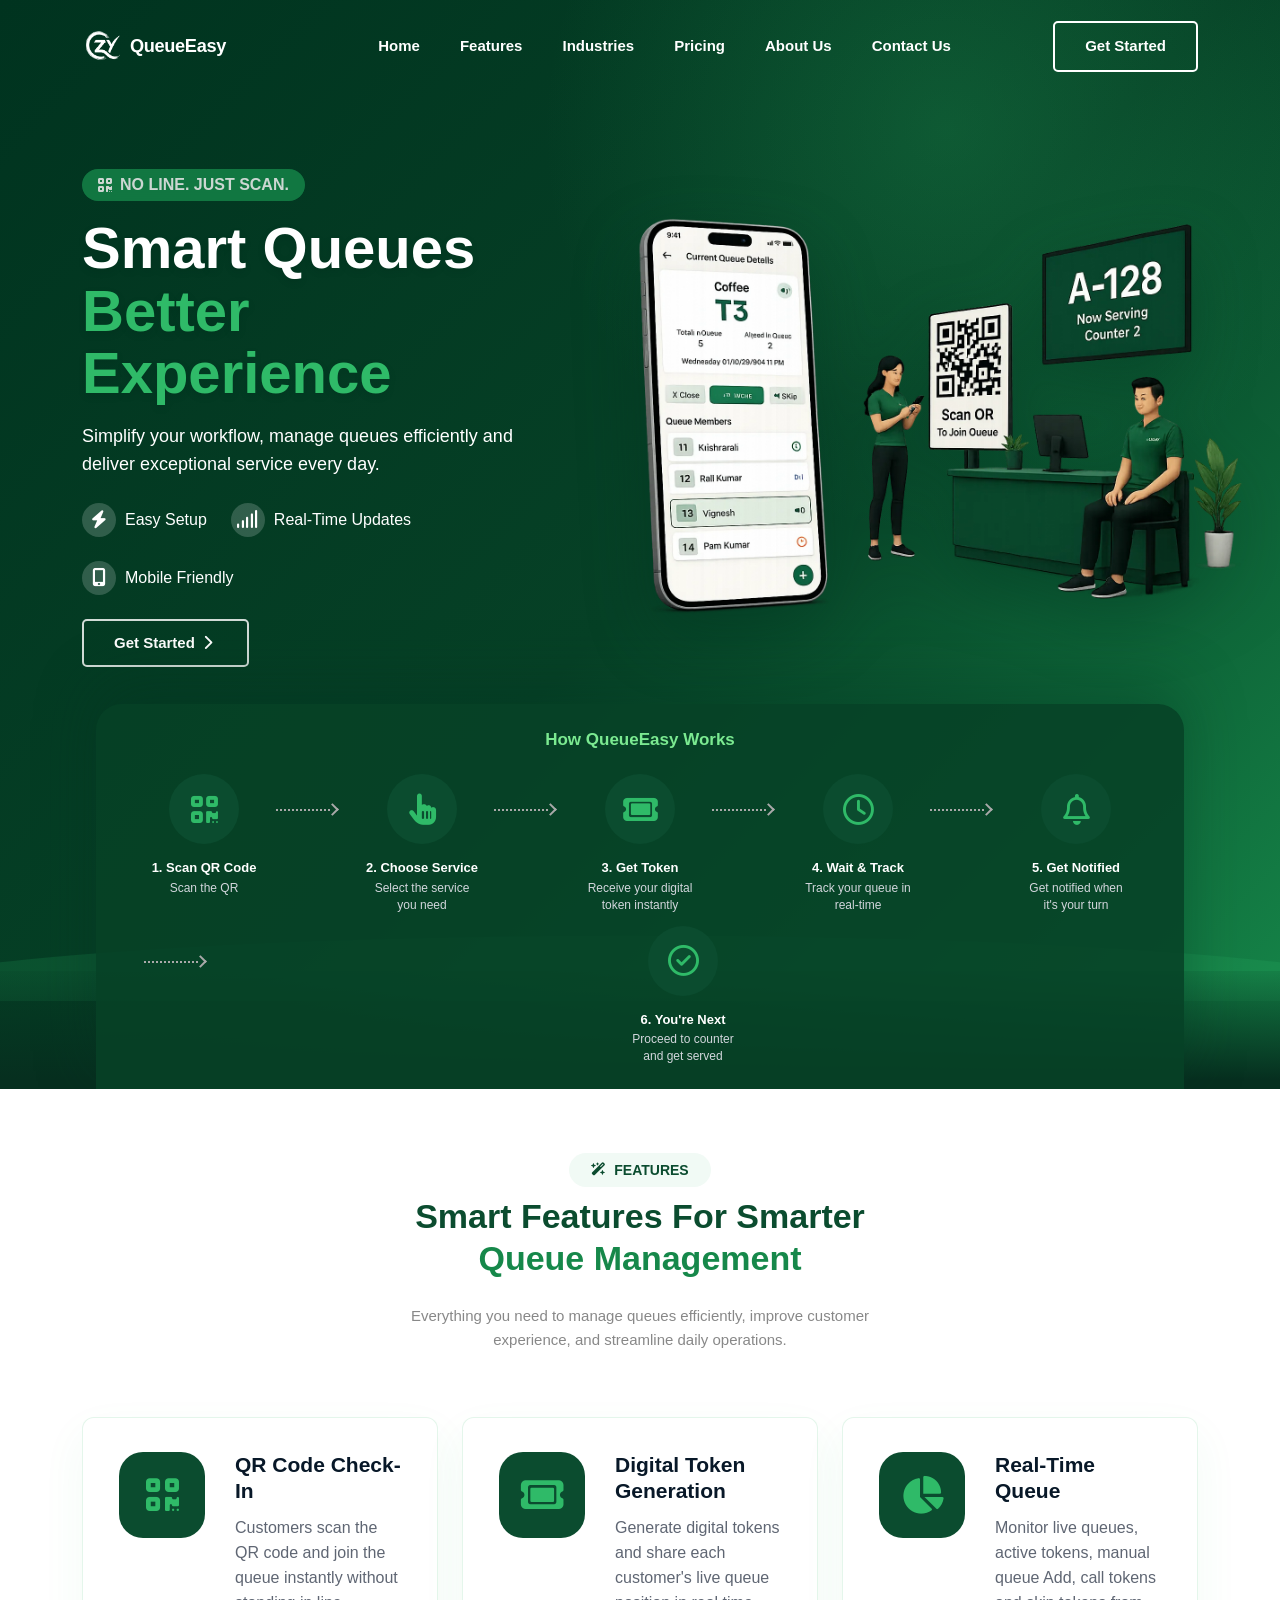
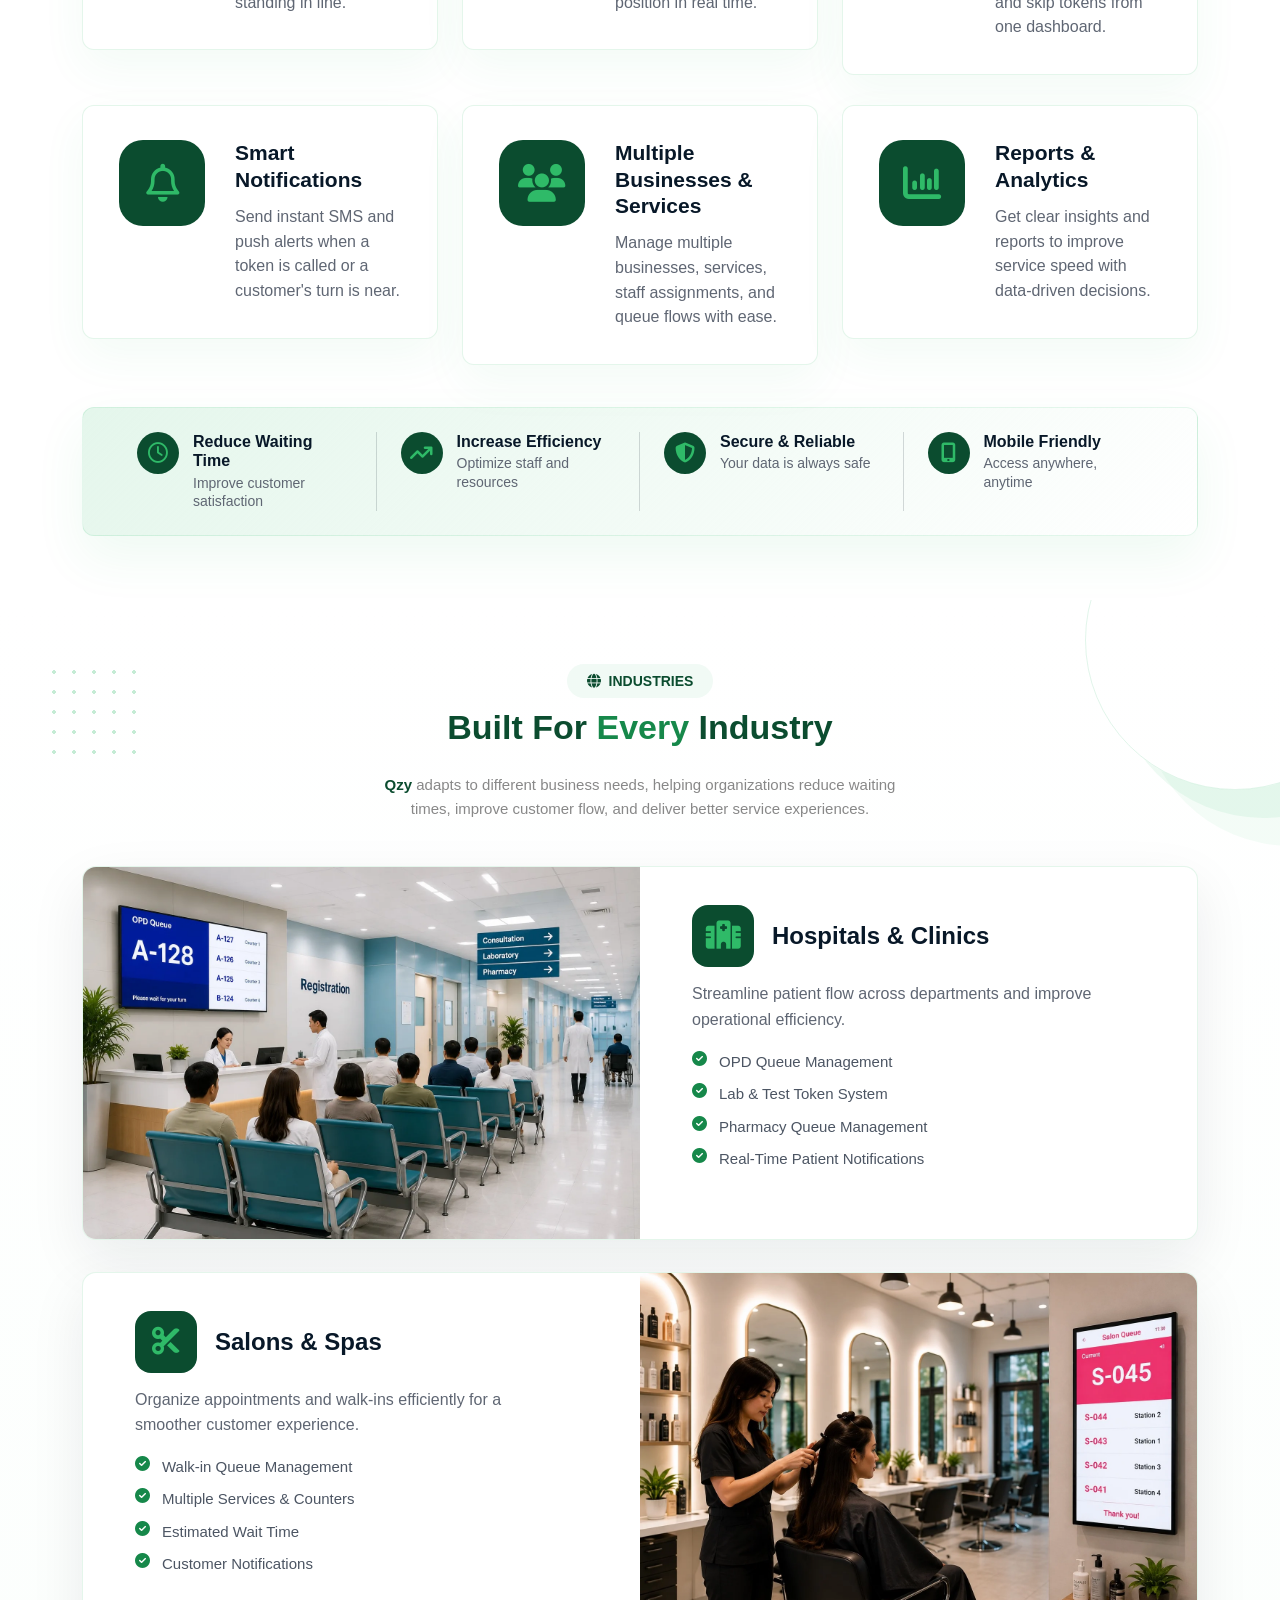
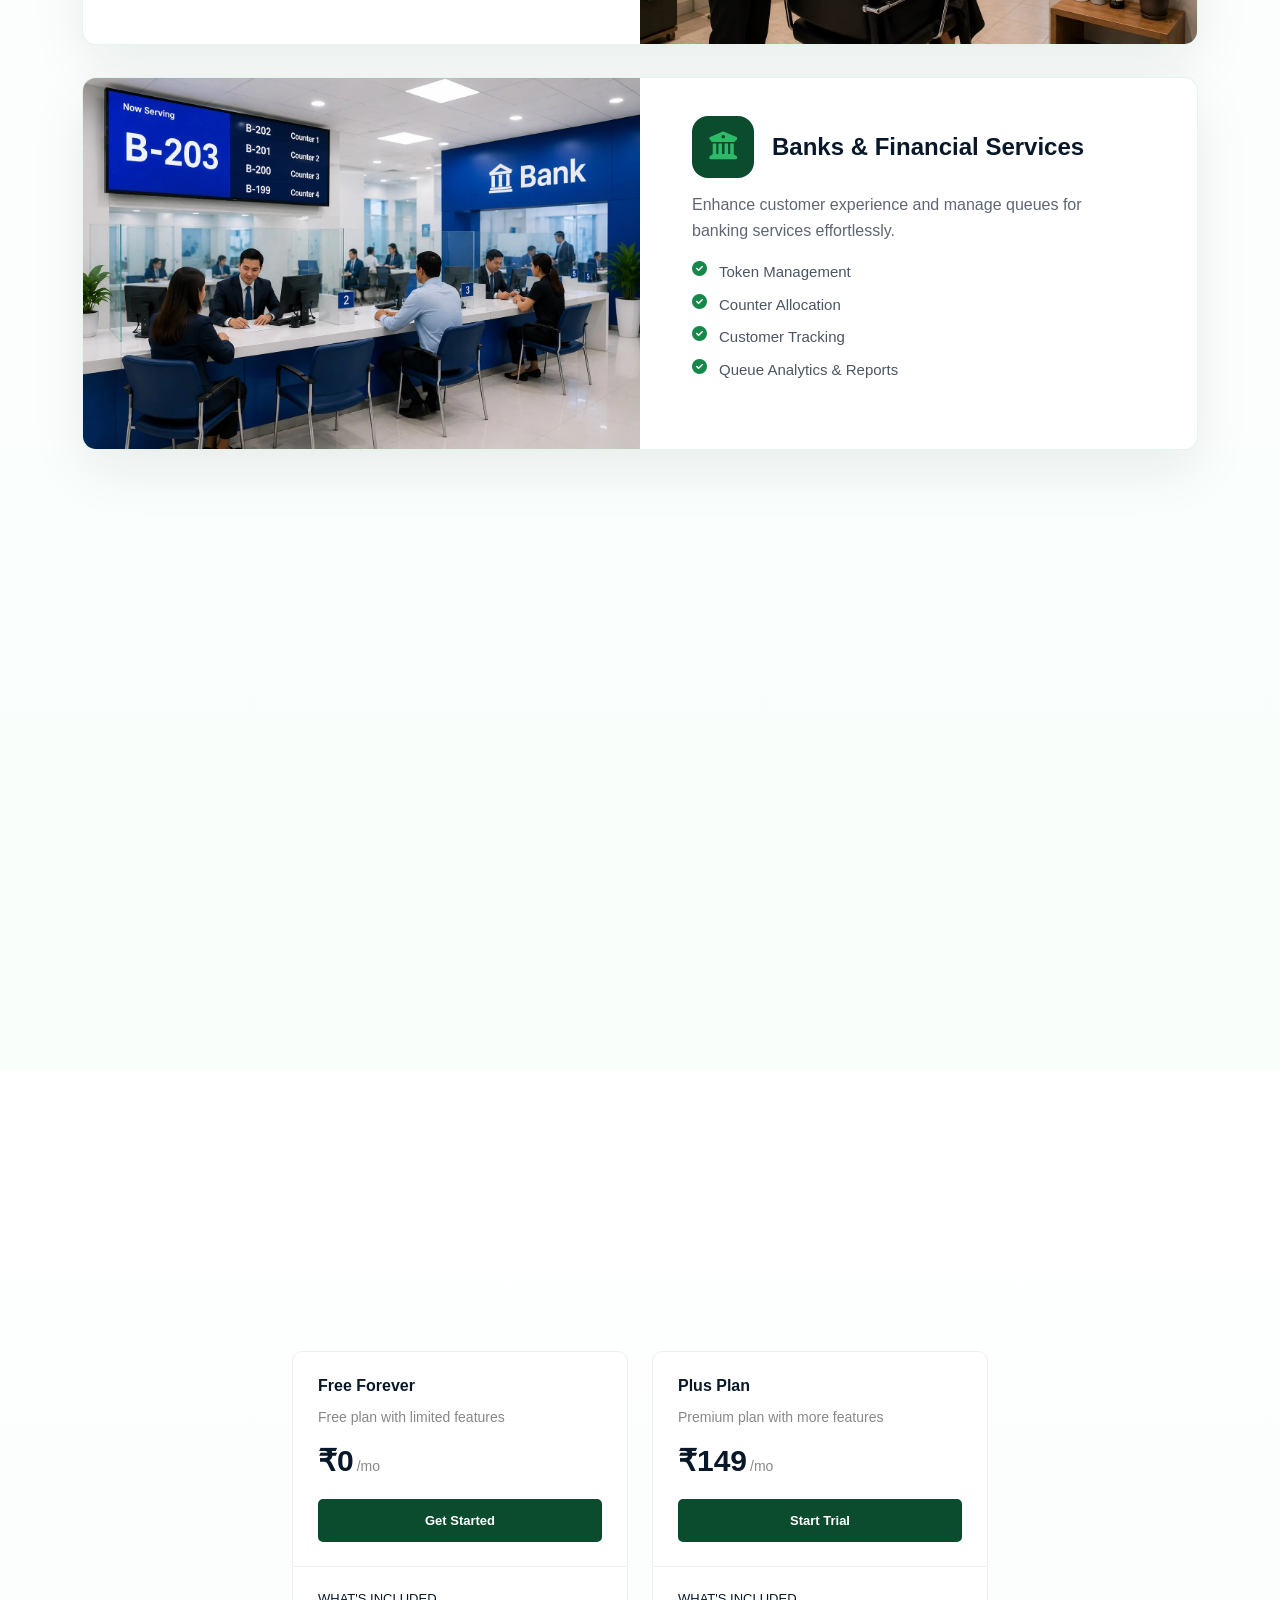
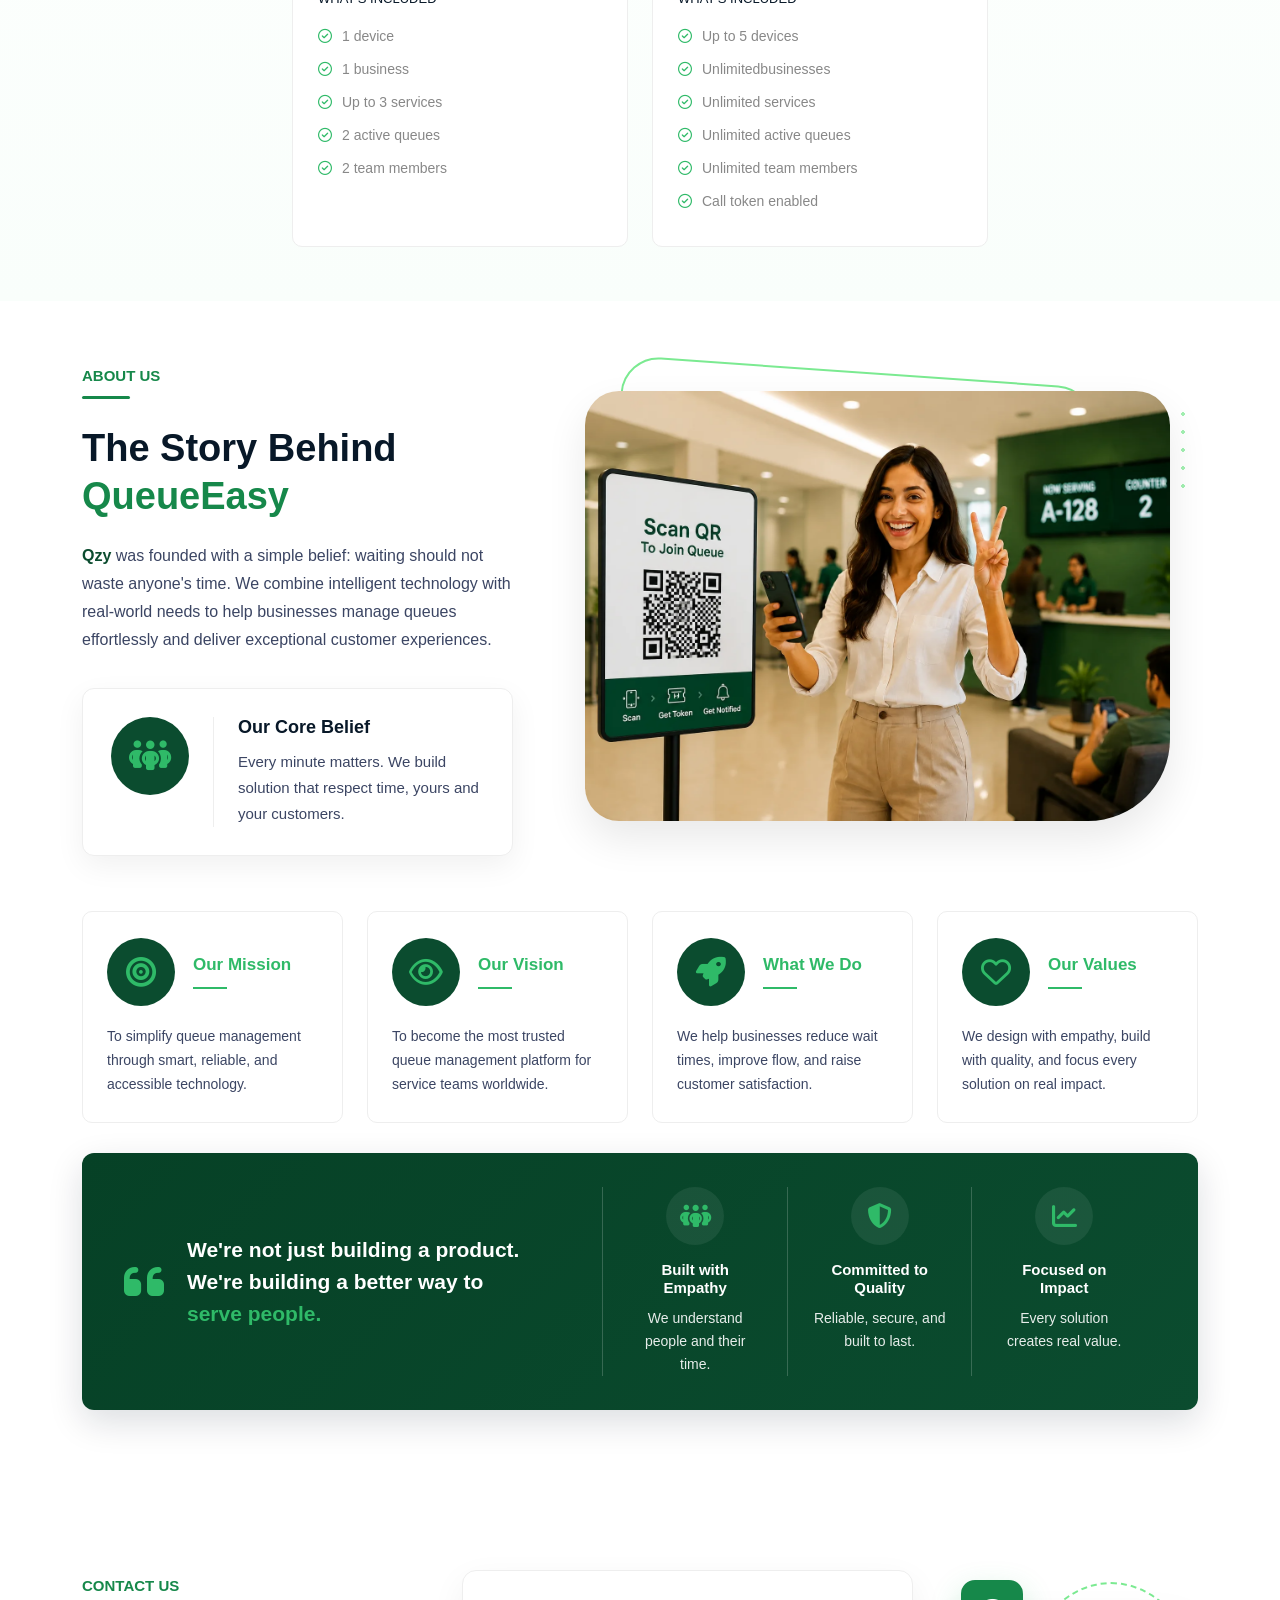
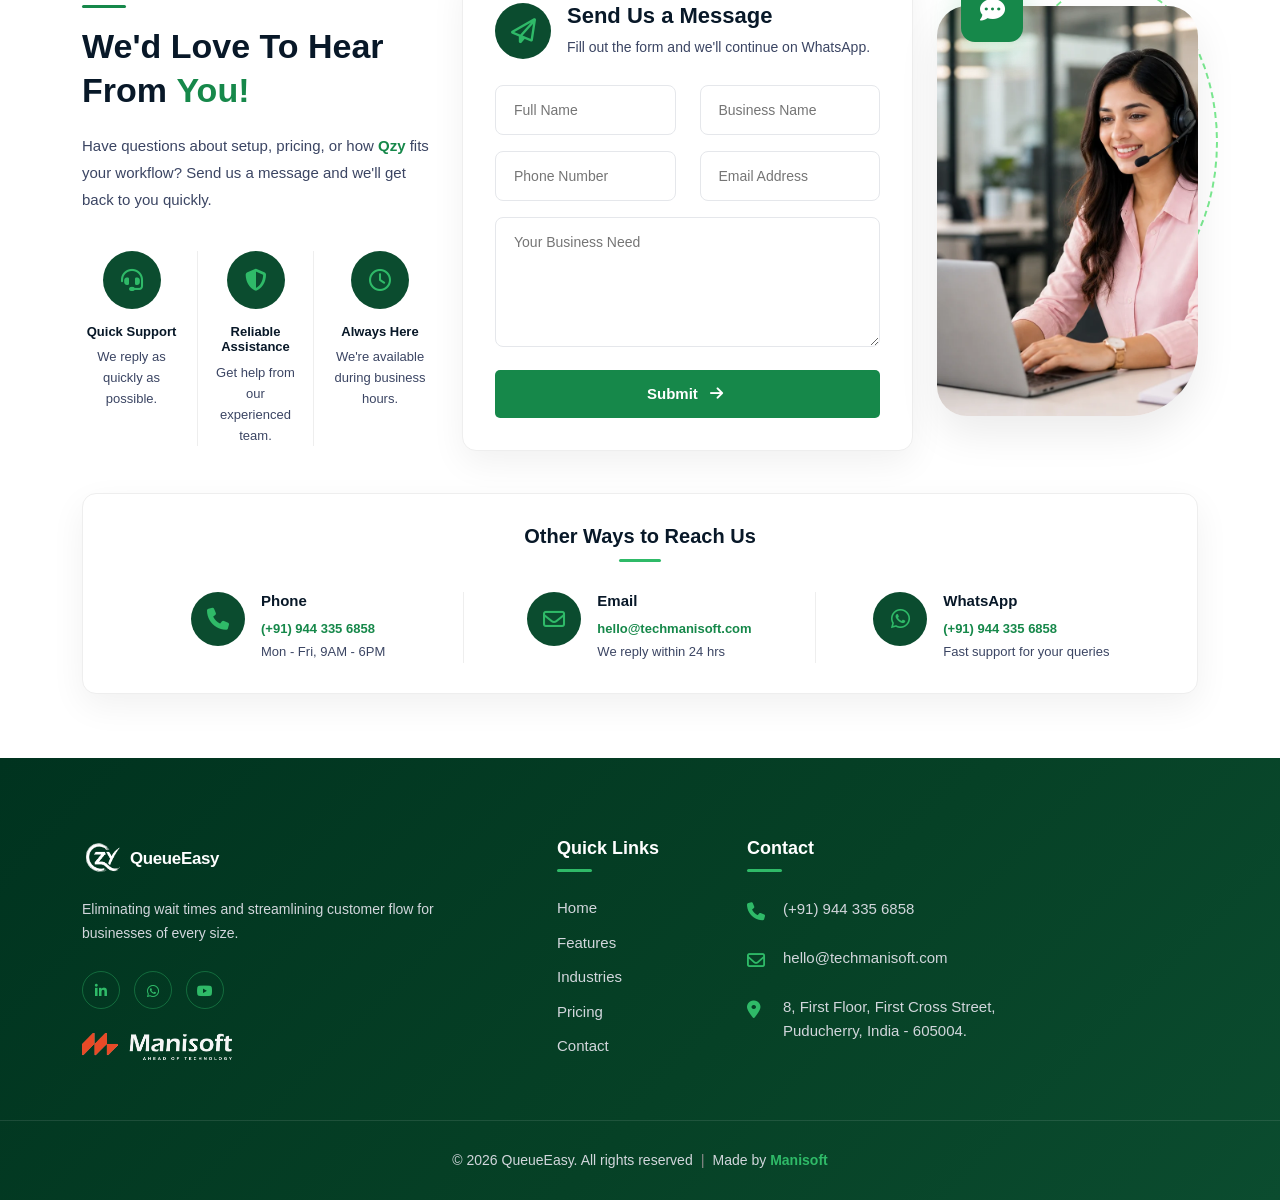
==== index.html @ 07363c93 "Added meta keywords" ====
<!DOCTYPE html>
<html class="no-js" lang="zxx">

<head>
  <meta charset="utf-8" />
  <meta http-equiv="x-ua-compatible" content="ie=edge" />
  <title>Qzy - Smart Queue Management System</title>
  <meta name="description"
    content="Qzy is a powerful, intelligent queue management system that eliminates wait times, boosts customer satisfaction, and streamlines your operations." />
  <meta name="keywords" content="Qzy, QueueEasy, Queue Management System, Digital Queue System, Virtual Queue Management, Smart Queue Management, QR Code Queue, 
  QR Queue System, Token Management System, Digital Token System, Customer Queue Management, Queue Tracking, Queue Monitoring, Multi Business Queue, Multi Service Queue, 
  Real-Time Queue Tracking, Queue Management App" />
  <meta name="viewport" content="width=device-width, initial-scale=1" />
  <link rel="apple-touch-icon" sizes="180x180" href="assets/images/logo/apple-touch-icon.png" />
  <link rel="icon" type="image/png" sizes="32x32" href="assets/images/logo/favicon-32x32.png" />
  <link rel="icon" type="image/png" sizes="16x16" href="assets/images/logo/favicon-16x16.png" />
  <link rel="shortcut icon" type="image/x-icon" href="assets/images/logo/favicon.ico" />

  <!-- ========================= CSS here ========================= -->
  <link rel="stylesheet" href="assets/css/bootstrap.min.css" />
  <link rel="stylesheet" href="https://cdnjs.cloudflare.com/ajax/libs/font-awesome/6.5.2/css/all.min.css" />
  <link rel="stylesheet" href="assets/css/animate.css" />
  <link rel="stylesheet" href="assets/css/tiny-slider.css" />
  <link rel="stylesheet" href="assets/css/glightbox.min.css" />
  <link rel="stylesheet" href="assets/css/main.css" />
</head>

<body>
  <!--[if lte IE 9]>
      <p class="browserupgrade">
        You are using an <strong>outdated</strong> browser. Please
        <a href="https://browsehappy.com/">upgrade your browser</a> to improve
        your experience and security.
      </p>
    <![endif]-->

  <!-- Preloader -->
  <div class="preloader">
    <div class="preloader-inner">
      <div class="preloader-icon">
        <img src="assets/images/logo/qzy-logo-green.png" alt="Qzy Logo" class="preloader-logo" />
      </div>
    </div>
  </div>
  <!-- /End Preloader -->

  <!-- Start Header Area -->
  <header class="header navbar-area">
    <div class="container">
      <div class="row align-items-center">
        <div class="col-lg-12">
          <div class="nav-inner">
            <!-- Start Navbar -->
            <nav class="navbar navbar-expand-lg">
              <a class="navbar-brand d-flex align-items-center gap-2" href="index.html">
                <img src="assets/images/logo/qzy-logo-white.png" alt="Qzy Logo" class="qe-icon"
                  style="height: 40px; width: 40px; object-fit: contain" />
                <img src="assets/images/logo/queueeasy-wordmark-white.svg" alt="Qzy" class="qe-wordmark"
                  style="height: 28px; width: auto" />
              </a>
              <button class="navbar-toggler mobile-menu-btn" type="button" data-bs-toggle="collapse"
                data-bs-target="#navbarSupportedContent" aria-controls="navbarSupportedContent" aria-expanded="false"
                aria-label="Toggle navigation">
                <span class="toggler-icon"></span>
                <span class="toggler-icon"></span>
                <span class="toggler-icon"></span>
              </button>
              <div class="collapse navbar-collapse sub-menu-bar" id="navbarSupportedContent">
                <ul id="nav" class="navbar-nav ms-auto">
                  <li class="nav-item">
                    <a href="#home" class="page-scroll active" aria-label="Toggle navigation">Home</a>
                  </li>
                  <li class="nav-item">
                    <a href="#features" class="page-scroll" aria-label="Toggle navigation">Features</a>
                  </li>
                  <li class="nav-item">
                    <a href="#industries" class="page-scroll" aria-label="Toggle navigation">Industries</a>
                  </li>
                  <li class="nav-item">
                    <a href="#pricing" class="page-scroll" aria-label="Toggle navigation">Pricing</a>
                  </li>
                  <li class="nav-item">
                    <a href="#about" class="page-scroll" aria-label="Toggle navigation">About Us</a>
                  </li>
                  <li class="nav-item">
                    <a href="#contact" class="page-scroll" aria-label="Toggle navigation">Contact Us</a>
                  </li>
                </ul>
              </div>
              <!-- navbar collapse -->
              <div class="button add-list-button">
                <a href="#contact" class="btn page-scroll">Get Started</a>
              </div>
            </nav>
            <!-- End Navbar -->
          </div>
        </div>
      </div>
      <!-- row -->
    </div>
    <!-- container -->
  </header>
  <!-- End Header Area -->

  <!-- Start Hero Area -->
  <section id="home" class="hero-area">
    <div class="container">
      <div class="row align-items-center hero-main">
        <div class="col-lg-5 col-md-12 col-12">
          <div class="hero-content">
            <!-- Tagline -->
            <div class="wow fadeInLeft mb-3 d-inline-flex align-items-center rounded-pill px-3 py-1 hero-tagline"
              data-wow-delay=".2s">
              <i class="fa-solid fa-qrcode me-2"></i>NO LINE. JUST SCAN.
            </div>

            <!-- Main Heading -->
            <h1 class="wow fadeInLeft mb-3" data-wow-delay=".4s">
              Smart Queues<br /> <Span>Better Experience</Span>
            </h1>

            <!-- Sub Heading -->
            <p class="wow fadeInLeft mb-4" data-wow-delay=".6s">
              Simplify your workflow, manage queues efficiently and deliver exceptional service every day.
            </p>

            <!-- Feature Highlights -->
            <div class="wow fadeInLeft d-flex flex-wrap gap-4 mb-4 align-items-center hero-feature-highlights"
              data-wow-delay=".7s">
              <span><i class="fa-solid fa-bolt"></i> Easy Setup</span>
              <span><i class="fa-solid fa-signal"></i> Real-Time Updates</span>
              <span><i class="fa-solid fa-mobile-screen-button"></i> Mobile
                Friendly</span>
            </div>

            <!-- CTA Buttons -->
            <div class="button wow fadeInLeft mb-4" data-wow-delay=".8s">
              <a href="#contact" class="btn btn-alt"> Get Started <i class="fa-solid fa-chevron-right ms-1"></i></a>
            </div>
          </div>
        </div>
        <div class="col-lg-7 col-md-12 col-12">
          <div class="hero-image wow fadeInRight text-center" data-wow-delay=".4s">
            <img src="assets/images/hero/phone.webp" alt="Qzy Mobile App" />
          </div>
        </div>
      </div>

      <!-- Customer Journey -->
      <div class="row hero-journey-row">
        <div class="col-12">
          <div class="hero-journey-card bg-white wow fadeInUp" data-wow-delay="1.2s">
            <h5 class="journey-heading">How QueueEasy Works</h5>
            <div class="journey-list d-flex justify-content-between text-center flex-wrap align-items-start">
              <div class="journey-step">
                <div class="mb-3 mx-auto d-flex align-items-center justify-content-center journey-icon-box">
                  <i class="fa-solid fa-qrcode"></i>
                </div>
                <h6 class="mb-1 journey-title">1. Scan QR Code</h6>
                <p class="mb-0 journey-desc">
                  Scan the QR
                </p>
              </div>
              <div class="d-none d-lg-flex align-items-center journey-arrow">
                &longrightarrow;
              </div>

              <div class="journey-step">
                <div class="mb-3 mx-auto d-flex align-items-center justify-content-center journey-icon-box">
                  <i class="fa-solid fa-hand-pointer"></i>
                </div>
                <h6 class="mb-1 journey-title">2. Choose Service</h6>
                <p class="mb-0 journey-desc">
                  Select the service<br />you need
                </p>
              </div>
              <div class="d-none d-lg-flex align-items-center journey-arrow">
                &longrightarrow;
              </div>

              <div class="journey-step">
                <div class="mb-3 mx-auto d-flex align-items-center justify-content-center journey-icon-box">
                  <i class="fa-solid fa-ticket"></i>
                </div>
                <h6 class="mb-1 journey-title">3. Get Token</h6>
                <p class="mb-0 journey-desc">
                  Receive your digital<br />token instantly
                </p>
              </div>
              <div class="d-none d-lg-flex align-items-center journey-arrow">
                &longrightarrow;
              </div>

              <div class="journey-step">
                <div class="mb-3 mx-auto d-flex align-items-center justify-content-center journey-icon-box">
                  <i class="fa-regular fa-clock"></i>
                </div>
                <h6 class="mb-1 journey-title">4. Wait & Track</h6>
                <p class="mb-0 journey-desc">
                  Track your queue in<br />real-time
                </p>
              </div>
              <div class="d-none d-lg-flex align-items-center journey-arrow">
                &longrightarrow;
              </div>

              <div class="journey-step">
                <div class="mb-3 mx-auto d-flex align-items-center justify-content-center journey-icon-box">
                  <i class="fa-regular fa-bell"></i>
                </div>
                <h6 class="mb-1 journey-title">5. Get Notified</h6>
                <p class="mb-0 journey-desc">
                  Get notified when<br />it's your turn
                </p>
              </div>
              <div class="d-none d-lg-flex align-items-center journey-arrow">
                &longrightarrow;
              </div>

              <div class="journey-step">
                <div class="mb-3 mx-auto d-flex align-items-center justify-content-center journey-icon-box">
                  <i class="fa-regular fa-circle-check"></i>
                </div>
                <h6 class="mb-1 journey-title">6. You're Next</h6>
                <p class="mb-0 journey-desc">
                  Proceed to counter<br />and get served
                </p>
              </div>
            </div>
          </div>
        </div>
      </div>
    </div>
  </section>
  <!-- End Hero Area -->

  <!-- Start Features Area -->
  <section id="features" class="features section">
    <div class="container">
      <div class="row">
        <div class="col-12">
          <div class="section-title">
            <h3 class="wow zoomIn" data-wow-delay=".2s">
              <i class="fa-solid fa-wand-magic-sparkles"></i> Features
            </h3>
            <h2 class="wow fadeInUp" data-wow-delay=".4s">
              Smart Features For Smarter <span>Queue Management</span>
            </h2>
            <p class="wow fadeInUp" data-wow-delay=".6s">
              Everything you need to manage queues efficiently, improve
              customer experience, and streamline daily operations.
            </p>
          </div>
        </div>
      </div>
      <div class="row">
        <div class="col-lg-4 col-md-6 col-12">
          <!-- Start Single Feature -->
          <div class="single-feature wow fadeInUp" data-wow-delay=".2s">
            <i class="fa-solid fa-qrcode"></i>
            <h3>QR Code Check-In</h3>
            <p>
              Customers scan the QR code and join the queue instantly without
              standing in line.
            </p>
          </div>
          <!-- End Single Feature -->
        </div>
        <div class="col-lg-4 col-md-6 col-12">
          <!-- Start Single Feature -->
          <div class="single-feature wow fadeInUp" data-wow-delay=".4s">
            <i class="fa-solid fa-ticket"></i>
            <h3>Digital Token Generation</h3>
            <p>
              Generate digital tokens and share each customer's live queue
              position in real time.
            </p>
          </div>
          <!-- End Single Feature -->
        </div>
        <div class="col-lg-4 col-md-6 col-12">
          <!-- Start Single Feature -->
          <div class="single-feature wow fadeInUp" data-wow-delay=".6s">
            <i class="fa-solid fa-chart-pie"></i>
            <h3>Real-Time Queue</h3>
            <p>
              Monitor live queues, active tokens, manual queue Add, call tokens and skip tokens
              from one dashboard.
            </p>
          </div>
          <!-- End Single Feature -->
        </div>
        <div class="col-lg-4 col-md-6 col-12">
          <!-- Start Single Feature -->
          <div class="single-feature wow fadeInUp" data-wow-delay=".2s">
            <i class="fa-regular fa-bell"></i>
            <h3>Smart Notifications</h3>
            <p>
              Send instant SMS and push alerts when a token is called or a
              customer's turn is near.
            </p>
          </div>
          <!-- End Single Feature -->
        </div>
        <div class="col-lg-4 col-md-6 col-12">
          <!-- Start Single Feature -->
          <div class="single-feature wow fadeInUp" data-wow-delay=".4s">
            <i class="fa-solid fa-users"></i>
            <h3>Multiple Businesses & Services</h3>
            <p>
              Manage multiple businesses, services, staff assignments, and
              queue flows with ease.
            </p>
          </div>
          <!-- End Single Feature -->
        </div>
        <div class="col-lg-4 col-md-6 col-12">
          <!-- Start Single Feature -->
          <div class="single-feature wow fadeInUp" data-wow-delay=".6s">
            <i class="fa-solid fa-chart-column"></i>
            <h3>Reports & Analytics</h3>
            <p>
              Get clear insights and reports to improve service speed with
              data-driven decisions.
            </p>
          </div>
          <!-- End Single Feature -->
        </div>
      </div>
      <div class="features-benefit-strip wow fadeInUp" data-wow-delay=".2s">
        <div class="single-benefit">
          <i class="fa-regular fa-clock"></i>
          <div>
            <h4>Reduce Waiting Time</h4>
            <p>Improve customer satisfaction</p>
          </div>
        </div>
        <div class="single-benefit">
          <i class="fa-solid fa-arrow-trend-up"></i>
          <div>
            <h4>Increase Efficiency</h4>
            <p>Optimize staff and resources</p>
          </div>
        </div>
        <div class="single-benefit">
          <i class="fa-solid fa-shield-halved"></i>
          <div>
            <h4>Secure & Reliable</h4>
            <p>Your data is always safe</p>
          </div>
        </div>
        <div class="single-benefit">
          <i class="fa-solid fa-mobile-screen-button"></i>
          <div>
            <h4>Mobile Friendly</h4>
            <p>Access anywhere, anytime</p>
          </div>
        </div>
      </div>
    </div>
  </section>
  <!-- End Features Area -->

  <!-- Start Industries Area -->
  <section id="industries" class="industries section">
    <div class="container">
      <div class="row">
        <div class="col-12">
          <div class="section-title">
            <h3 class="wow zoomIn" data-wow-delay=".2s">
              <i class="fa-solid fa-globe"></i> Industries
            </h3>
            <h2 class="wow fadeInUp" data-wow-delay=".4s">
              Built For <span>Every</span> Industry
            </h2>
            <p class="wow fadeInUp" data-wow-delay=".6s">
              <span class="brand-name">Qzy</span> adapts to different business needs, helping
              organizations reduce waiting times, improve customer flow, and
              deliver better service experiences.
            </p>
          </div>
        </div>
      </div>

      <div class="industries-showcase">
        <div class="industry-block wow fadeInLeft" data-wow-delay=".2s">
          <div class="industry-image">
            <img src="assets/images/industries/hospital.webp" alt="Hospitals and clinics queue management" />
          </div>
          <div class="industry-content">
            <div class="industry-title">
              <span><i class="fa-solid fa-hospital"></i></span>
              <h3>Hospitals & Clinics</h3>
            </div>
            <p>
              Streamline patient flow across departments and improve
              operational efficiency.
            </p>
            <ul>
              <li>
                <i class="fa-solid fa-circle-check"></i> OPD Queue Management
              </li>
              <li>
                <i class="fa-solid fa-circle-check"></i> Lab & Test Token
                System
              </li>
              <li>
                <i class="fa-solid fa-circle-check"></i> Pharmacy Queue
                Management
              </li>
              <li>
                <i class="fa-solid fa-circle-check"></i> Real-Time Patient
                Notifications
              </li>
            </ul>
          </div>
        </div>

        <div class="industry-block industry-reverse wow fadeInRight" data-wow-delay=".25s">
          <div class="industry-image">
            <img src="assets/images/industries/saloon.webp" alt="Salons and spas queue management" />
          </div>
          <div class="industry-content">
            <div class="industry-title">
              <span><i class="fa-solid fa-scissors"></i></span>
              <h3>Salons & Spas</h3>
            </div>
            <p>
              Organize appointments and walk-ins efficiently for a smoother
              customer experience.
            </p>
            <ul>
              <li>
                <i class="fa-solid fa-circle-check"></i> Walk-in Queue
                Management
              </li>
              <li>
                <i class="fa-solid fa-circle-check"></i> Multiple Services &
                Counters
              </li>
              <li>
                <i class="fa-solid fa-circle-check"></i> Estimated Wait Time
              </li>
              <li>
                <i class="fa-solid fa-circle-check"></i> Customer
                Notifications
              </li>
            </ul>
          </div>
        </div>

        <div class="industry-block wow fadeInLeft" data-wow-delay=".3s">
          <div class="industry-image">
            <img src="assets/images/industries/bank.webp" alt="Banks and financial services queue management" />
          </div>
          <div class="industry-content">
            <div class="industry-title">
              <span><i class="fa-solid fa-building-columns"></i></span>
              <h3>Banks & Financial Services</h3>
            </div>
            <p>
              Enhance customer experience and manage queues for banking
              services effortlessly.
            </p>
            <ul>
              <li>
                <i class="fa-solid fa-circle-check"></i> Token Management
              </li>
              <li>
                <i class="fa-solid fa-circle-check"></i> Counter Allocation
              </li>
              <li>
                <i class="fa-solid fa-circle-check"></i> Customer Tracking
              </li>
              <li>
                <i class="fa-solid fa-circle-check"></i> Queue Analytics &
                Reports
              </li>
            </ul>
          </div>
        </div>

        <div class="industry-block industry-reverse wow fadeInRight" data-wow-delay=".35s">
          <div class="industry-image">
            <img src="assets/images/industries/restaurant.webp" alt="Restaurants and cafes queue management" />
          </div>
          <div class="industry-content">
            <div class="industry-title">
              <span><i class="fa-solid fa-utensils"></i></span>
              <h3>Restaurants & Cafes</h3>
            </div>
            <p>
              Let customers join the queue virtually and enjoy a hassle-free
              dining experience.
            </p>
            <ul>
              <li>
                <i class="fa-solid fa-circle-check"></i> QR Code Queue Joining
              </li>
              <li>
                <i class="fa-solid fa-circle-check"></i> Table Waiting
                Management
              </li>
              <li>
                <i class="fa-solid fa-circle-check"></i> Turn Notifications
              </li>
              <li>
                <i class="fa-solid fa-circle-check"></i> Better Customer
                Experience
              </li>
            </ul>
          </div>
        </div>
      </div>

      <div class="industries-stats wow fadeInUp" data-wow-delay=".2s">
        <div class="industry-stat">
          <i class="fa-solid fa-mobile-screen-button"></i>
          <div>
            <h4>100%</h4>
            <p>Mobile Friendly</p>
          </div>
        </div>
        <div class="industry-stat">
          <i class="fa-solid fa-clock"></i>
          <div>
            <h4>Real-Time</h4>
            <p>Queue Tracking</p>
          </div>
        </div>
        <div class="industry-stat">
          <i class="fa-solid fa-gear"></i>
          <div>
            <h4>Easy</h4>
            <p>Setup & Integration</p>
          </div>
        </div>
      </div>
    </div>
  </section>
  <!-- End Industries Area -->

  <!-- Start Pricing Table Area -->
  <section id="pricing" class="pricing-table section">
    <div class="container">
      <div class="row">
        <div class="col-12">
          <div class="section-title">
            <h3 class="wow zoomIn" data-wow-delay=".2s">
              <i class="fa-solid fa-tags"></i> Plans
            </h3>
            <h2 class="wow fadeInUp" data-wow-delay=".4s">
              Simple Plans For <span>Qzy</span>
            </h2>
            <p class="wow fadeInUp" data-wow-delay=".6s">
              Start free with essential queue tools or upgrade to QueuePlus
              for advanced calling, devices, and daily reporting.
            </p>
          </div>
        </div>
      </div>
      <div class="row justify-content-center">
        <div class="col-lg-4 col-md-6 col-12">
          <!-- Single Table -->
          <div class="single-table wow fadeInUp" data-wow-delay=".2s">
            <!-- Table Head -->
            <div class="table-head">
              <h4 class="title">Free Forever</h4>
              <p>Free plan with limited features</p>
              <div class="price">
                <h2 class="amount">₹0<span class="duration">/mo</span></h2>
              </div>
              <div class="button">
                <a href="#contact" class="btn page-scroll">Get Started</a>
              </div>
            </div>
            <!-- End Table Head -->
            <!-- Start Table Content -->
            <div class="table-content">
              <h4 class="middle-title">What's Included</h4>
              <!-- Table List -->
              <ul class="table-list">
                <li><i class="fa-regular fa-circle-check"></i> 1 device</li>
                <li><i class="fa-regular fa-circle-check"></i> 1 business</li>
                <li>
                  <i class="fa-regular fa-circle-check"></i> Up to 3 services
                </li>
                <li>
                  <i class="fa-regular fa-circle-check"></i> 2 active queues
                </li>
                <li>
                  <i class="fa-regular fa-circle-check"></i> 2 team members
                </li>
              </ul>
              <!-- End Table List -->
            </div>
            <!-- End Table Content -->
          </div>
          <!-- End Single Table-->
        </div>
        <div class="col-lg-4 col-md-6 col-12">
          <!-- Single Table -->
          <div class="single-table featured-table wow fadeInUp" data-wow-delay=".4s">
            <!-- Table Head -->
            <div class="table-head">
              <h4 class="title">Plus Plan</h4>
              <p>Premium plan with more features</p>
              <div class="price">
                <h2 class="amount">₹149<span class="duration">/mo</span></h2>
              </div>
              <div class="button">
                <a href="#contact" class="btn page-scroll">Start Trial</a>
              </div>
            </div>
            <!-- End Table Head -->
            <!-- Start Table Content -->
            <div class="table-content">
              <h4 class="middle-title">What's Included</h4>
              <!-- Table List -->
              <ul class="table-list">
                <li>
                  <i class="fa-regular fa-circle-check"></i> Up to 5 devices
                </li>
                <li>
                  <i class="fa-regular fa-circle-check"></i> Unlimitedbusinesses
                </li>
                <li>
                  <i class="fa-regular fa-circle-check"></i> Unlimited services
                </li>
                <li>
                  <i class="fa-regular fa-circle-check"></i> Unlimited active queues
                </li>
                <li>
                  <i class="fa-regular fa-circle-check"></i> Unlimited team members
                </li>
                <li>
                  <i class="fa-regular fa-circle-check"></i> Call token enabled
                </li>
              </ul>
              <!-- End Table List -->
            </div>
            <!-- End Table Content -->
          </div>
          <!-- End Single Table-->
        </div>
      </div>
    </div>
  </section>
  <!--/ End Pricing Table Area -->

  <!-- Start About Us Area -->
  <section id="about" class="about-us section">
    <div class="container">
      <div class="row align-items-center gy-5">
        <div class="col-lg-5 col-12">
          <div class="about-content wow fadeInLeft" data-wow-delay=".2s">
            <span class="about-label">About Us</span>
            <h2>The Story Behind <span>QueueEasy</span></h2>
            <p>
              <span class="brand-name">Qzy</span> was founded with a simple belief: waiting should not
              waste anyone's time. We combine intelligent technology with
              real-world needs to help businesses manage queues effortlessly
              and deliver exceptional customer experiences.
            </p>
            <div class="about-belief-card wow fadeInUp" data-wow-delay=".4s">
              <div class="about-belief-icon">
                <i class="fa-solid fa-people-group"></i>
              </div>
              <div class="about-belief-text">
                <h4>Our Core Belief</h4>
                <p>
                  Every minute matters. We build solution that respect time,
                  yours and your customers.
                </p>
              </div>
            </div>
          </div>
        </div>
        <div class="col-lg-7 col-12">
          <div class="about-image-wrap wow fadeInRight" data-wow-delay=".3s">
            <img src="assets/images/about/about.webp" alt="Qzy goal" />
          </div>
        </div>
      </div>

      <div class="row about-values-row">
        <div class="col-lg-3 col-sm-6 col-12">
          <div class="about-value-card mission wow fadeInUp" data-wow-delay=".2s">
            <div class="about-value-icon">
              <i class="fa-solid fa-bullseye"></i>
            </div>
            <h3>Our Mission</h3>
            <p>
              To simplify queue management through smart, reliable, and
              accessible technology.
            </p>
          </div>
        </div>
        <div class="col-lg-3 col-sm-6 col-12">
          <div class="about-value-card vision wow fadeInUp" data-wow-delay=".3s">
            <div class="about-value-icon">
              <i class="fa-regular fa-eye"></i>
            </div>
            <h3>Our Vision</h3>
            <p>
              To become the most trusted queue management platform for service
              teams worldwide.
            </p>
          </div>
        </div>
        <div class="col-lg-3 col-sm-6 col-12">
          <div class="about-value-card work wow fadeInUp" data-wow-delay=".4s">
            <div class="about-value-icon">
              <i class="fa-solid fa-rocket"></i>
            </div>
            <h3>What We Do</h3>
            <p>
              We help businesses reduce wait times, improve flow, and raise
              customer satisfaction.
            </p>
          </div>
        </div>
        <div class="col-lg-3 col-sm-6 col-12">
          <div class="about-value-card values wow fadeInUp" data-wow-delay=".5s">
            <div class="about-value-icon">
              <i class="fa-regular fa-heart"></i>
            </div>
            <h3>Our Values</h3>
            <p>
              We design with empathy, build with quality, and focus every
              solution on real impact.
            </p>
          </div>
        </div>
      </div>

      <div class="about-quote-banner wow fadeInUp" data-wow-delay=".2s">
        <div class="about-quote">
          <i class="fa-solid fa-quote-left"></i>
          <h3>
            We're not just building a product.<br />We're building a better
            way to <span>serve people.</span>
          </h3>
        </div>
        <div class="about-proof">
          <div class="about-proof-item">
            <i class="fa-solid fa-people-group"></i>
            <h4>Built with Empathy</h4>
            <p>We understand people and their time.</p>
          </div>
          <div class="about-proof-item">
            <i class="fa-solid fa-shield-halved"></i>
            <h4>Committed to Quality</h4>
            <p>Reliable, secure, and built to last.</p>
          </div>
          <div class="about-proof-item">
            <i class="fa-solid fa-chart-line"></i>
            <h4>Focused on Impact</h4>
            <p>Every solution creates real value.</p>
          </div>
        </div>
      </div>
    </div>
  </section>
  <!-- End About Us Area -->

  <!-- Start Contact Us Area -->
  <section id="contact" class="contact-us section">
    <div class="container">
      <div class="row align-items-center gy-4 mt-2">
        <div class="col-xl-4 col-lg-5 col-12">
          <div class="contact-intro wow fadeInLeft" data-wow-delay=".2s">
            <span class="contact-label">Contact Us</span>
            <h2>We'd Love To Hear From <span>You!</span></h2>
            <p>
              Have questions about setup, pricing, or how <span class="brand-name">Qzy</span> fits your
              workflow? Send us a message and we'll get back to you quickly.
            </p>
            <div class="contact-help-list">
              <div class="contact-help-item">
                <span><i class="fa-solid fa-headset"></i></span>
                <div>
                  <h4>Quick Support</h4>
                  <p>We reply as quickly as possible.</p>
                </div>
              </div>
              <div class="contact-help-item">
                <span><i class="fa-solid fa-shield-halved"></i></span>
                <div>
                  <h4>Reliable Assistance</h4>
                  <p>Get help from our experienced team.</p>
                </div>
              </div>
              <div class="contact-help-item">
                <span><i class="fa-regular fa-clock"></i></span>
                <div>
                  <h4>Always Here</h4>
                  <p>We're available during business hours.</p>
                </div>
              </div>
            </div>
          </div>
        </div>
        <div class="col-xl-5 col-lg-7 col-12">
          <div class="contact-form-card wow fadeInUp" data-wow-delay=".3s">
            <div class="contact-form-head">
              <div class="contact-form-icon">
                <i class="fa-regular fa-paper-plane"></i>
              </div>
              <div>
                <h3>Send Us a Message</h3>
                <p>Fill out the form and we'll continue on WhatsApp.</p>
              </div>
            </div>
            <form id="contactForm" class="contact-form" novalidate>
              <div class="row">
                <div class="col-md-6 col-12">
                  <div class="form-group">
                    <input type="text" id="contactName" name="fullName" placeholder="Full Name" required />
                  </div>
                </div>
                <div class="col-md-6 col-12">
                  <div class="form-group">
                    <input type="text" id="contactBusiness" name="businessName" placeholder="Business Name" />
                  </div>
                </div>
                <div class="col-md-6 col-12">
                  <div class="form-group">
                    <input type="tel" id="contactPhone" name="phoneNumber" placeholder="Phone Number" />
                  </div>
                </div>
                <div class="col-md-6 col-12">
                  <div class="form-group">
                    <input type="email" id="contactEmail" name="emailAddress" placeholder="Email Address" required />
                  </div>
                </div>
                <div class="col-12">
                  <div class="form-group">
                    <textarea id="contactMessage" name="message" rows="6" placeholder="Your Business Need" required></textarea>
                  </div>
                </div>
                <div class="col-12">
                  <div class="button">
                    <button type="submit" class="btn">
                      Submit
                      <i class="fa-solid fa-arrow-right ms-2"></i>
                    </button>
                  </div>
                </div>
              </div>
            </form>
          </div>
        </div>
        <div class="col-xl-3 col-lg-12 col-12">
          <div class="contact-image-wrap wow fadeInRight" data-wow-delay=".4s">
            <span class="contact-chat-icon"><i class="fa-solid fa-comment-dots"></i></span>
            <img src="assets/images/contact/support.webp" alt="Qzy customer support specialist" />
          </div>
        </div>
      </div>

      <div class="contact-reach-card wow fadeInUp" data-wow-delay=".2s">
        <h3>Other Ways to Reach Us</h3>
        <div class="contact-reach-grid">
          <div class="contact-reach-item">
            <span><i class="fa-solid fa-phone"></i></span>
            <div>
              <h4>Phone</h4>
              <p><a href="tel:+919443356858">(+91) 944 335 6858</a></p>
              <p>Mon - Fri, 9AM - 6PM</p>
            </div>
          </div>
          <div class="contact-reach-item">
            <span><i class="fa-regular fa-envelope"></i></span>
            <div>
              <h4>Email</h4>
              <p><a href="mailto:hello@techmanisoft.com">hello@techmanisoft.com</a></p>
              <p>We reply within 24 hrs</p>
            </div>
          </div>
          <div class="contact-reach-item">
            <span><i class="fa-brands fa-whatsapp"></i></span>
            <div>
              <h4>WhatsApp</h4>
              <p><a href="https://wa.me/919443356858" target="_blank" rel="noopener">(+91) 944 335 6858</a></p>
              <p>Fast support for your queries</p>
            </div>
          </div>
        </div>
      </div>
    </div>
  </section>
  <!-- End Contact Us Area -->

  <!-- Start Footer Area -->
  <footer class="footer">
    <!-- Start Footer Top -->
    <div class="footer-top">
      <div class="container">
        <div class="row justify-content-between align-items-start">
          <div class="col-lg-5 col-md-6 col-12">
            <div class="single-footer f-about">
              <div class="logo">
                <a href="index.html" class="d-flex align-items-center gap-2">
                  <img src="assets/images/logo/qzy-logo-white.png" alt="Qzy Logo"
                    style="height: 40px; width: 40px; object-fit: contain" />
                  <img src="assets/images/logo/queueeasy-wordmark-white.svg" alt="Qzy"
                    style="height: 26px; width: auto" />
                </a>
              </div>
              <p>
                Eliminating wait times and streamlining customer flow for
                businesses of every size.
              </p>
              <ul class="social">
                <li>
                  <a href="https://www.linkedin.com/company/manisoft-Industries" target="_blank"
                    rel="noopener noreferrer">
                    <i class="fa-brands fa-linkedin-in"></i>
                  </a>
                </li>
                <li>
                  <a href="https://wa.me/919443356858" target="_blank" rel="noopener noreferrer" aria-label="WhatsApp">
                    <i class="fa-brands fa-whatsapp"></i>
                  </a>
                </li>
                <li>
                  <a href="https://www.youtube.com/@techmanisoft" target="_blank" rel="noopener noreferrer"
                    aria-label="YouTube">
                    <i class="fa-brands fa-youtube"></i>
                  </a>
                </li>
              </ul>
              <div class="footer-partner">
                <a href="https://techmanisoft.com" target="_blank">
                  <img src="assets/images/logo/manisoft-logo.png" alt="Manisoft" class="manisoft-logo">
                </a>
              </div>
            </div>
          </div>
          <div class="col-lg-2 col-md-6 col-12">
            <div class="single-footer f-link">
              <h3>Quick Links</h3>
              <ul>
                <li><a href="#home">Home</a></li>
                <li><a href="#features">Features</a></li>
                <li><a href="#Industries">Industries</a></li>
                <li><a href="#pricing">Pricing</a></li>
                <li><a href="#contact">Contact</a></li>
              </ul>
            </div>
          </div>
          <div class="col-lg-5 col-md-6 col-12">
            <div class="single-footer f-contact">
              <h3>Contact</h3>
              <ul class="footer-contact-list">
                <li>
                  <span class="footer-contact-icon"><i class="fa-solid fa-phone"></i></span>
                  <p>(+91) 944 335 6858</p>
                </li>
                <li>
                  <span class="footer-contact-icon"><i class="fa-regular fa-envelope"></i></span>
                  <p>hello@techmanisoft.com</p>
                </li>
                <li>
                  <span class="footer-contact-icon"><i class="fa-solid fa-location-dot"></i></span>
                  <p>
                    8, First Floor, First Cross Street,<br />Puducherry, India
                    - 605004.
                  </p>
                </li>
              </ul>
            </div>
          </div>
        </div>
      </div>
    </div>
    <!--/ End Footer Top -->
    <!-- Start Footer Bottom -->
    <div class="footer-bottom">
      <div class="container">
        <div class="footer-bottom-inner">
          <p>&copy; 2026 QueueEasy. All rights reserved</p>
          <span class="p-2">|</span>
          <p>Made by <a href="https://techmanisoft.com" target="_blank">Manisoft</a></p>
        </div>
      </div>
    </div>
    <!--/ End Footer Bottom -->
  </footer>
  <!--/ End Footer Area -->

  <!-- ========================= scroll-top ========================= -->
  <a href="#" class="scroll-top">
    <i class="fa-solid fa-chevron-up"></i>
  </a>

  <!-- ========================= JS here ========================= -->
  <script src="assets/js/bootstrap.min.js"></script>
  <script src="assets/js/wow.min.js"></script>
  <script src="assets/js/tiny-slider.js"></script>
  <script src="assets/js/glightbox.min.js"></script>
  <script src="assets/js/main.js"></script>
</body>

</html>
---- assets/css/main.css ----
/*======================================
    Variables
========================================*/
:root {
  --color-brand-primary: #2FBA68;
  --color-brand-deep: #00331f;
  --color-brand-dark: #064126;
  --color-brand-medium: #16884A;
  --color-brand-panel: #0B4C2F;
  --color-brand-highlight: #7BEA91;
  --color-brand-surface: #F1FAF5;
  --color-brand-surface-soft: #F9FEFB;
  --color-brand-icon-start: #E1F8EA;
  --color-brand-icon-end: #F7FEFA;
  --color-brand-primary-rgb: 47, 186, 104;
  --color-brand-deep-rgb: 0, 51, 31;
  --color-brand-dark-rgb: 6, 65, 38;
}

/*======================================
    Normalize CSS
========================================*/
@import url("https://fonts.googleapis.com/css2?family=Inter:wght@100;200;300;400;500;600;700;800;900&display=swap");

html {
  scroll-behavior: smooth;
  scroll-padding-top: 84px;
}

@media only screen and (min-width: 768px) and (max-width: 991px) {
  html {
    scroll-padding-top: 78px;
  }
}

@media (max-width: 767px) {
  html {
    scroll-padding-top: 72px;
  }
}

body {
  font-family: "Inter", sans-serif;
  font-weight: normal;
  font-style: normal;
  color: #888;
  overflow-x: hidden;
  font-size: 15px;
}

p {
  margin: 0;
  padding: 0;
  font-size: 15px;
  line-height: 24px;
}

* {
  margin: 0;
  padding: 0;
}

.brand-name {
  color: var(--color-brand-panel);
  font-weight: 700;
}

.navbar-toggler:focus,
a:focus,
input:focus,
textarea:focus,
button:focus,
.btn:focus,
.btn.focus,
.btn:not(:disabled):not(.disabled).active,
.btn:not(:disabled):not(.disabled):active {
  text-decoration: none;
  outline: none;
  outline: none !important;
  border-color: none !important;
  -webkit-box-shadow: none !important;
  box-shadow: none !important;
}

.form-check-input:checked {
  background-color: var(--color-brand-primary);
  border-color: var(--color-brand-primary);
}

select {
  -webkit-writing-mode: horizontal-tb !important;
  text-rendering: auto;
  color: #081828;
  letter-spacing: normal;
  word-spacing: normal;
  text-transform: none;
  text-indent: 0px;
  text-shadow: none;
  display: inline-block;
  text-align: start;
  -webkit-appearance: menulist;
  -moz-appearance: menulist;
  appearance: menulist;
  -webkit-box-sizing: border-box;
  box-sizing: border-box;
  -webkit-box-align: center;
  -ms-flex-align: center;
  align-items: center;
  white-space: pre;
  -webkit-rtl-ordering: logical;
  background-color: -internal-light-dark(white, #3b3b3b);
  cursor: default;
  margin: 0em;
  font: 400 14px;
  border-radius: 0px;
  border-width: 1px;
  border-style: solid;
  border-color: -internal-light-dark(#767676, #858585);
  -o-border-image: initial;
  border-image: initial;
}

span,
a {
  display: inline-block;
  text-decoration: none;
  transition: all 0.4s ease;
  -webkit-transition: all 0.4s ease;
  -moz-transition: all 0.4s ease;
}

audio,
canvas,
iframe,
img,
svg,
video {
  vertical-align: middle;
}

img {
  max-width: 100%;
}

h1,
h2,
h3,
h4,
h5,
h6 {
  font-weight: 600;
  margin: 0px;
  color: #081828;
}

h1 a,
h2 a,
h3 a,
h4 a,
h5 a,
h6 a {
  color: inherit;
}

h1 {
  font-size: 50px;
}

h2 {
  font-size: 40px;
}

h3 {
  font-size: 30px;
}

h4 {
  font-size: 25px;
}

h5 {
  font-size: 20px;
}

h6 {
  font-size: 16px;
}

ul,
ol {
  margin: 0px;
  padding: 0px;
  list-style-type: none;
}

.mt-5 {
  margin-top: 5px;
}

.mt-10 {
  margin-top: 10px;
}

.mt-15 {
  margin-top: 15px;
}

.mt-20 {
  margin-top: 20px;
}

.mt-25 {
  margin-top: 25px;
}

.mt-30 {
  margin-top: 30px;
}

.mt-35 {
  margin-top: 35px;
}

.mt-40 {
  margin-top: 40px;
}

.mt-45 {
  margin-top: 45px;
}

.mt-50 {
  margin-top: 50px;
}

.mt-55 {
  margin-top: 55px;
}

.mt-60 {
  margin-top: 60px;
}

.mt-65 {
  margin-top: 65px;
}

.mt-70 {
  margin-top: 70px;
}

.mt-75 {
  margin-top: 75px;
}

.mt-80 {
  margin-top: 80px;
}

.mt-85 {
  margin-top: 85px;
}

.mt-90 {
  margin-top: 90px;
}

.mt-95 {
  margin-top: 95px;
}

.mt-100 {
  margin-top: 100px;
}

.mt-105 {
  margin-top: 105px;
}

.mt-110 {
  margin-top: 110px;
}

.mt-115 {
  margin-top: 115px;
}

.mt-120 {
  margin-top: 120px;
}

.mt-125 {
  margin-top: 125px;
}

.mt-130 {
  margin-top: 130px;
}

.mt-135 {
  margin-top: 135px;
}

.mt-140 {
  margin-top: 140px;
}

.mt-145 {
  margin-top: 145px;
}

.mt-150 {
  margin-top: 150px;
}

.mt-155 {
  margin-top: 155px;
}

.mt-160 {
  margin-top: 160px;
}

.mt-165 {
  margin-top: 165px;
}

.mt-170 {
  margin-top: 170px;
}

.mt-175 {
  margin-top: 175px;
}

.mt-180 {
  margin-top: 180px;
}

.mt-185 {
  margin-top: 185px;
}

.mt-190 {
  margin-top: 190px;
}

.mt-195 {
  margin-top: 195px;
}

.mt-200 {
  margin-top: 200px;
}

.mt-205 {
  margin-top: 205px;
}

.mt-210 {
  margin-top: 210px;
}

.mt-215 {
  margin-top: 215px;
}

.mt-220 {
  margin-top: 220px;
}

.mt-225 {
  margin-top: 225px;
}

.mb-5 {
  margin-bottom: 5px;
}

.mb-10 {
  margin-bottom: 10px;
}

.mb-15 {
  margin-bottom: 15px;
}

.mb-20 {
  margin-bottom: 20px;
}

.mb-25 {
  margin-bottom: 25px;
}

.mb-30 {
  margin-bottom: 30px;
}

.mb-35 {
  margin-bottom: 35px;
}

.mb-40 {
  margin-bottom: 40px;
}

.mb-45 {
  margin-bottom: 45px;
}

.mb-50 {
  margin-bottom: 50px;
}

.mb-55 {
  margin-bottom: 55px;
}

.mb-60 {
  margin-bottom: 60px;
}

.mb-65 {
  margin-bottom: 65px;
}

.mb-70 {
  margin-bottom: 70px;
}

.mb-75 {
  margin-bottom: 75px;
}

.mb-80 {
  margin-bottom: 80px;
}

.mb-85 {
  margin-bottom: 85px;
}

.mb-90 {
  margin-bottom: 90px;
}

.mb-95 {
  margin-bottom: 95px;
}

.mb-100 {
  margin-bottom: 100px;
}

.mb-105 {
  margin-bottom: 105px;
}

.mb-110 {
  margin-bottom: 110px;
}

.mb-115 {
  margin-bottom: 115px;
}

.mb-120 {
  margin-bottom: 120px;
}

.mb-125 {
  margin-bottom: 125px;
}

.mb-130 {
  margin-bottom: 130px;
}

.mb-135 {
  margin-bottom: 135px;
}

.mb-140 {
  margin-bottom: 140px;
}

.mb-145 {
  margin-bottom: 145px;
}

.mb-150 {
  margin-bottom: 150px;
}

.mb-155 {
  margin-bottom: 155px;
}

.mb-160 {
  margin-bottom: 160px;
}

.mb-165 {
  margin-bottom: 165px;
}

.mb-170 {
  margin-bottom: 170px;
}

.mb-175 {
  margin-bottom: 175px;
}

.mb-180 {
  margin-bottom: 180px;
}

.mb-185 {
  margin-bottom: 185px;
}

.mb-190 {
  margin-bottom: 190px;
}

.mb-195 {
  margin-bottom: 195px;
}

.mb-200 {
  margin-bottom: 200px;
}

.mb-205 {
  margin-bottom: 205px;
}

.mb-210 {
  margin-bottom: 210px;
}

.mb-215 {
  margin-bottom: 215px;
}

.mb-220 {
  margin-bottom: 220px;
}

.mb-225 {
  margin-bottom: 225px;
}

.pt-5 {
  padding-top: 5px;
}

.pt-10 {
  padding-top: 10px;
}

.pt-15 {
  padding-top: 15px;
}

.pt-20 {
  padding-top: 20px;
}

.pt-25 {
  padding-top: 25px;
}

.pt-30 {
  padding-top: 30px;
}

.pt-35 {
  padding-top: 35px;
}

.pt-40 {
  padding-top: 40px;
}

.pt-45 {
  padding-top: 45px;
}

.pt-50 {
  padding-top: 50px;
}

.pt-55 {
  padding-top: 55px;
}

.pt-60 {
  padding-top: 60px;
}

.pt-65 {
  padding-top: 65px;
}

.pt-70 {
  padding-top: 70px;
}

.pt-75 {
  padding-top: 75px;
}

.pt-80 {
  padding-top: 80px;
}

.pt-85 {
  padding-top: 85px;
}

.pt-90 {
  padding-top: 90px;
}

.pt-95 {
  padding-top: 95px;
}

.pt-100 {
  padding-top: 100px;
}

.pt-105 {
  padding-top: 105px;
}

.pt-110 {
  padding-top: 110px;
}

.pt-115 {
  padding-top: 115px;
}

.pt-120 {
  padding-top: 120px;
}

.pt-125 {
  padding-top: 125px;
}

.pt-130 {
  padding-top: 130px;
}

.pt-135 {
  padding-top: 135px;
}

.pt-140 {
  padding-top: 140px;
}

.pt-145 {
  padding-top: 145px;
}

.pt-150 {
  padding-top: 150px;
}

.pt-155 {
  padding-top: 155px;
}

.pt-160 {
  padding-top: 160px;
}

.pt-165 {
  padding-top: 165px;
}

.pt-170 {
  padding-top: 170px;
}

.pt-175 {
  padding-top: 175px;
}

.pt-180 {
  padding-top: 180px;
}

.pt-185 {
  padding-top: 185px;
}

.pt-190 {
  padding-top: 190px;
}

.pt-195 {
  padding-top: 195px;
}

.pt-200 {
  padding-top: 200px;
}

.pt-205 {
  padding-top: 205px;
}

.pt-210 {
  padding-top: 210px;
}

.pt-215 {
  padding-top: 215px;
}

.pt-220 {
  padding-top: 220px;
}

.pt-225 {
  padding-top: 225px;
}

.pb-5 {
  padding-bottom: 5px;
}

.pb-10 {
  padding-bottom: 10px;
}

.pb-15 {
  padding-bottom: 15px;
}

.pb-20 {
  padding-bottom: 20px;
}

.pb-25 {
  padding-bottom: 25px;
}

.pb-30 {
  padding-bottom: 30px;
}

.pb-35 {
  padding-bottom: 35px;
}

.pb-40 {
  padding-bottom: 40px;
}

.pb-45 {
  padding-bottom: 45px;
}

.pb-50 {
  padding-bottom: 50px;
}

.pb-55 {
  padding-bottom: 55px;
}

.pb-60 {
  padding-bottom: 60px;
}

.pb-65 {
  padding-bottom: 65px;
}

.pb-70 {
  padding-bottom: 70px;
}

.pb-75 {
  padding-bottom: 75px;
}

.pb-80 {
  padding-bottom: 80px;
}

.pb-85 {
  padding-bottom: 85px;
}

.pb-90 {
  padding-bottom: 90px;
}

.pb-95 {
  padding-bottom: 95px;
}

.pb-100 {
  padding-bottom: 100px;
}

.pb-105 {
  padding-bottom: 105px;
}

.pb-110 {
  padding-bottom: 110px;
}

.pb-115 {
  padding-bottom: 115px;
}

.pb-120 {
  padding-bottom: 120px;
}

.pb-125 {
  padding-bottom: 125px;
}

.pb-130 {
  padding-bottom: 130px;
}

.pb-135 {
  padding-bottom: 135px;
}

.pb-140 {
  padding-bottom: 140px;
}

.pb-145 {
  padding-bottom: 145px;
}

.pb-150 {
  padding-bottom: 150px;
}

.pb-155 {
  padding-bottom: 155px;
}

.pb-160 {
  padding-bottom: 160px;
}

.pb-165 {
  padding-bottom: 165px;
}

.pb-170 {
  padding-bottom: 170px;
}

.pb-175 {
  padding-bottom: 175px;
}

.pb-180 {
  padding-bottom: 180px;
}

.pb-185 {
  padding-bottom: 185px;
}

.pb-190 {
  padding-bottom: 190px;
}

.pb-195 {
  padding-bottom: 195px;
}

.pb-200 {
  padding-bottom: 200px;
}

.pb-205 {
  padding-bottom: 205px;
}

.pb-210 {
  padding-bottom: 210px;
}

.pb-215 {
  padding-bottom: 215px;
}

.pb-220 {
  padding-bottom: 220px;
}

.pb-225 {
  padding-bottom: 225px;
}

.img-bg {
  background-position: center center;
  background-size: cover;
  background-repeat: no-repeat;
  width: 100%;
  height: 100%;
}

@media only screen and (min-width: 480px) and (max-width: 767px) {
  .container {
    width: 450px;
  }
}

/* Bread Crumbs */
.breadcrumbs {
  position: relative;
  padding-bottom: 100px;
  padding-top: 180px;
  z-index: 2;
  text-align: left;
  background-color: var(--color-brand-dark);
}

@media only screen and (min-width: 768px) and (max-width: 991px) {
  .breadcrumbs {
    padding-bottom: 60px;
    padding-top: 120px;
  }
}

@media (max-width: 767px) {
  .breadcrumbs {
    padding-bottom: 60px;
    padding-top: 120px;
  }
}

.breadcrumbs .breadcrumbs-content {
  position: relative;
  text-align: center;
}

.breadcrumbs .breadcrumbs-content .page-title {
  font-size: 32px;
  color: #fff;
  font-weight: 700;
  position: relative;
  line-height: 50px;
}

@media only screen and (min-width: 768px) and (max-width: 991px) {
  .breadcrumbs .breadcrumbs-content .page-title {
    font-size: 28px;
    line-height: 42px;
  }
}

@media (max-width: 767px) {
  .breadcrumbs .breadcrumbs-content .page-title {
    font-size: 25px;
    line-height: 38px;
  }
}

.breadcrumbs .breadcrumbs-content .breadcrumb-nav {
  background: transparent;
  border-radius: 0;
  margin-bottom: 0;
  padding: 0;
  display: inline-block;
}

.breadcrumbs .breadcrumb-nav {
  text-align: center;
  margin-top: 15px;
}

@media only screen and (min-width: 768px) and (max-width: 991px) {
  .breadcrumbs .breadcrumb-nav {
    margin-top: 10px;
  }
}

@media (max-width: 767px) {
  .breadcrumbs .breadcrumb-nav {
    margin-top: 8px;
  }
}

.breadcrumbs .breadcrumb-nav li {
  display: inline-block;
  position: relative;
  padding-right: 15px;
  margin-right: 15px;
  text-transform: capitalize;
}

.breadcrumbs .breadcrumb-nav li:after {
  content: "\ea5c";
  font-family: lineIcons;
  font-size: 10px;
  position: absolute;
  top: 4px;
  right: -7px;
}

.breadcrumbs .breadcrumb-nav li:last-child {
  margin: 0;
  padding: 0;
}

.breadcrumbs .breadcrumb-nav li:last-child::after {
  display: none;
}

.breadcrumbs .breadcrumb-nav li,
.breadcrumbs .breadcrumb-nav li a {
  color: #fff;
  font-size: 14px;
  font-weight: 500;
}

.breadcrumbs .breadcrumb-nav li a {
  position: relative;
}

.breadcrumbs .breadcrumb-nav li a:hover {
  text-decoration: underline;
}

.section {
  padding-top: 64px;
  padding-bottom: 64px;
  position: relative;
  scroll-margin-top: 84px;
}

@media only screen and (min-width: 768px) and (max-width: 991px) {
  .section {
    padding-top: 52px;
    padding-bottom: 52px;
    scroll-margin-top: 78px;
  }
}

@media (max-width: 767px) {
  .section {
    padding-top: 44px;
    padding-bottom: 44px;
    scroll-margin-top: 72px;
  }
}

/* Section Title */
.section-title {
  text-align: center;
  margin-bottom: 80px;
  padding: 0 300px;
  position: relative;
  z-index: 5;
}

.section-title h3 {
  font-size: 15px;
  font-weight: 600;
  display: block;
  margin-bottom: 8px;
  color: var(--color-brand-primary);
  text-transform: uppercase;
}

.section-title h2 {
  font-size: 34px;
  margin-bottom: 25px;
  line-height: 42px;
  text-transform: capitalize;
  position: relative;
  font-weight: 800;
}

.section-title p {
  font-size: 15px;
}

@media only screen and (min-width: 992px) and (max-width: 1199px) {
  .section-title {
    padding: 0px 200px;
    margin-bottom: 70px;
  }
}

@media only screen and (min-width: 768px) and (max-width: 991px) {
  .section-title {
    padding: 0px 20px;
    margin-bottom: 70px;
  }

  .section-title h3 {
    font-size: 14px;
  }

  .section-title h2 {
    font-size: 24px;
    line-height: 32px;
    margin-bottom: 20px;
  }

  .section-title p {
    font-size: 14px;
  }
}

@media (max-width: 767px) {
  .section-title {
    padding: 0px 10px;
    margin-bottom: 60px;
  }

  .section-title h3 {
    font-size: 14px;
  }

  .section-title h2 {
    font-size: 20px;
    line-height: 30px;
    margin-bottom: 18px;
  }

  .section-title p {
    font-size: 14px;
  }
}

.section-title.align-right {
  padding: 0;
  padding-left: 600px;
}

.section-title.align-right h2:before {
  display: none;
}

.section-title.align-right h2:after {
  position: absolute;
  right: 0;
  bottom: -1px;
  height: 2px;
  width: 50px;
  background: var(--color-brand-primary);
  content: "";
}

.section-title.align-left {
  padding: 0;
  padding-right: 600px;
}

.section-title.align-left h2:before {
  left: 0;
  margin-left: 0;
}

/* One Click Scrool Top Button*/
.scroll-top {
  width: 45px;
  height: 45px;
  line-height: 45px;
  background: var(--color-brand-primary);
  display: -webkit-box;
  display: -ms-flexbox;
  display: flex;
  -webkit-box-pack: center;
  -ms-flex-pack: center;
  justify-content: center;
  -webkit-box-align: center;
  -ms-flex-align: center;
  align-items: center;
  font-size: 14px;
  color: #fff !important;
  position: fixed;
  bottom: 30px;
  right: 30px;
  z-index: 9;
  cursor: pointer;
  -webkit-transition: all 0.3s ease-out 0s;
  transition: all 0.3s ease-out 0s;
  border-radius: 5px;
}

.scroll-top:hover {
  -webkit-box-shadow: 0 1rem 3rem rgba(35, 38, 45, 0.15) !important;
  box-shadow: 0 1rem 3rem rgba(35, 38, 45, 0.15) !important;
  -webkit-transform: translate3d(0, -5px, 0);
  transform: translate3d(0, -5px, 0);
  background-color: var(--color-brand-medium);
}

/* Overlay */
.overlay {
  position: relative;
  z-index: 1;
}

.overlay::before {
  position: absolute;
  top: 0;
  left: 0;
  width: 100%;
  height: 100%;
  opacity: 0.4;
  background: #081828;
  content: "";
  -webkit-transition: all 0.4s ease;
  transition: all 0.4s ease;
  z-index: -1;
}

/* Pagination CSS */
.pagination {
  text-align: left;
  margin: 40px 0 0 0;
  display: block;
}

.pagination.center {
  text-align: center;
}

.pagination.right {
  text-align: right;
}

.pagination.left {
  text-align: left;
}

.pagination .pagination-list {
  display: inline-block;
  overflow: hidden;
}

.pagination .pagination-list li {
  margin-right: 5px;
  display: inline-block;
  margin-top: 10px;
}

.pagination .pagination-list li:last-child {
  margin-right: 0px;
}

.pagination .pagination-list li a {
  background: #fff;
  color: #081828;
  font-weight: 400;
  font-size: 14px;
  border-radius: 5px;
  padding: 8px 20px;
  text-align: center;
  border: 1px solid #eee;
}

.pagination .pagination-list li.active a,
.pagination .pagination-list li:hover a {
  background: var(--color-brand-primary);
  color: #fff;
  border-color: transparent;
}

.pagination .pagination-list li a i {
  font-size: 13px;
}

.blog-grids.pagination {
  margin-top: 50px;
  text-align: center;
}

.button .btn {
  display: inline-block;
  text-transform: capitalize;
  font-size: 15px;
  font-weight: 600;
  padding: 13px 30px;
  background-color: var(--color-brand-primary);
  color: #fff;
  border: none;
  -webkit-transition: 0.2s;
  transition: 0.2s;
  border-radius: 5px;
  position: relative;
  z-index: 1;
  margin-right: 7px;
  overflow: hidden;
}

@media only screen and (min-width: 768px) and (max-width: 991px) {
  .button .btn {
    padding: 12px 25px;
    font-size: 14px;
    font-weight: 500;
  }
}

@media (max-width: 767px) {
  .button .btn {
    padding: 12px 25px;
    font-size: 14px;
    font-weight: 500;
  }
}

.button .btn i {
  display: inline-block;
  margin-right: 5px;
}

.button .btn:last-child {
  margin: 0;
}

.button .btn:hover {
  color: #fff;
  background-color: var(--color-brand-medium);
  -webkit-box-shadow: 0px 4px 4px #0000000f;
  box-shadow: 0px 4px 4px #0000000f;
}

.button .btn-alt {
  color: #fff !important;
  background: transparent !important;
  border: 2px solid #fff;
  padding: 11px 30px;
}

@media only screen and (min-width: 768px) and (max-width: 991px) {
  .button .btn-alt {
    padding: 10px 30px;
  }
}

@media (max-width: 767px) {
  .button .btn-alt {
    padding: 10px 30px;
  }
}

.button .btn-alt:hover {
  background-color: #fff !important;
  color: var(--color-brand-dark) !important;
}

.align-left {
  text-align: left;
}

.align-right {
  text-align: right;
}

.align-center {
  text-align: center;
}

/* Preloader */
.preloader {
  position: fixed;
  top: 0;
  left: 0;
  z-index: 999999999;
  width: 100%;
  height: 100%;
  background-color: #fff;
  overflow: hidden;
  opacity: 1;
  visibility: visible;
  -webkit-transition: opacity 0.4s ease, visibility 0.4s ease;
  transition: opacity 0.4s ease, visibility 0.4s ease;
}

.preloader.is-hidden {
  opacity: 0;
  visibility: hidden;
}

.preloader-inner {
  position: absolute;
  top: 50%;
  left: 50%;
  -webkit-transform: translate(-50%, -50%);
  transform: translate(-50%, -50%);
}

.preloader-icon {
  width: 100px;
  height: 100px;
  display: -webkit-box;
  display: -ms-flexbox;
  display: flex;
  -webkit-box-align: center;
  -ms-flex-align: center;
  align-items: center;
  -webkit-box-pack: center;
  -ms-flex-pack: center;
  justify-content: center;
  padding: 0px;
}

.preloader-logo {
  display: block;
  width: 100px;
  height: 100px;
  -o-object-fit: contain;
  object-fit: contain;
  -webkit-animation: preloader-fx 1.6s ease-in-out infinite;
  animation: preloader-fx 1.6s ease-in-out infinite;
}

@keyframes preloader-fx {
  0% {
    -webkit-transform: scale(0.82);
    transform: scale(0.8);
    opacity: 0.65;
  }

  50% {
    -webkit-transform: scale(1);
    transform: scale(1);
    opacity: 1;
  }

  100% {
    -webkit-transform: scale(0.8);
    transform: scale(0.8);
    opacity: 0.65;
  }
}

@-webkit-keyframes preloader-fx {
  0% {
    -webkit-transform: scale(0.8);
    opacity: 0.65;
  }

  50% {
    -webkit-transform: scale(1);
    opacity: 1;
  }

  100% {
    -webkit-transform: scale(0.8);
    opacity: 0.65;
  }
}

/*======================================
	Start Header CSS
========================================*/
.header {
  width: 100%;
  background: transparent;
  position: absolute;
  width: 100%;
  left: 0;
  top: 0;
}

@media only screen and (min-width: 768px) and (max-width: 991px) {
  .header {
    padding: 18px 0 !important;
  }

  .header .mobile-menu-btn .toggler-icon {
    background-color: #fff;
  }

  .header .button {
    margin: 0 !important;
  }

  .header .navbar-collapse {
    position: absolute;
    top: 67px !important;
    left: 0;
    width: 100%;
    background-color: #fff;
    z-index: 9;
    -webkit-box-shadow: 0px 15px 20px 0px rgba(0, 0, 0, 0.1);
    box-shadow: 0px 15px 20px 0px rgba(0, 0, 0, 0.1);
    padding: 10px 20px;
    max-height: 350px;
    overflow-y: scroll;
    border-top: 1px solid #eee;
    border-radius: 6px;
  }

  .header .navbar .navbar-nav .nav-item a:hover {
    color: var(--color-brand-primary) !important;
  }

  .header .navbar .navbar-nav .nav-item a.active {
    color: var(--color-brand-primary) !important;
  }

  .header .navbar-nav .nav-item {
    margin: 0;
  }

  .header .navbar-nav .nav-item:hover a {
    color: var(--color-brand-primary);
  }

  .header .navbar-nav .nav-item a {
    padding: 12px 16px !important;
  }

  .header .navbar-nav .nav-item a::before {
    display: none;
  }

  .header .navbar-nav .nav-item .sub-menu {
    position: static;
    width: 100%;
    opacity: 1;
    visibility: visible;
    -webkit-box-shadow: none;
    box-shadow: none;
    padding: 0;
    border: none;
    margin-left: 15px;
    margin-right: 15px;
  }

  .header .navbar-nav .nav-item .sub-menu .nav-item a {
    padding: 12px 12px;
  }

  .header .navbar-nav .nav-item .sub-menu .nav-item a:hover {
    color: var(--color-brand-primary) !important;
  }

  .header .navbar-nav .nav-item a {
    color: #051441;
    display: -webkit-box;
    display: -ms-flexbox;
    display: flex;
    -webkit-box-pack: justify;
    -ms-flex-pack: justify;
    justify-content: space-between;
    padding: 10px 0;
  }

  .header .navbar-nav .nav-item a::after {
    opacity: 1;
    visibility: visible;
  }

  .header .navbar-nav .nav-item .sub-menu li.active {
    background: #fff !important;
    color: var(--color-brand-primary) !important;
  }

  .header .navbar-nav .nav-item .sub-menu .nav-item {
    margin: 0 !important;
  }

  .header .navbar-nav .nav-item .sub-menu .nav-item a {
    padding: 10px 12px !important;
  }

  .header .navbar-nav .nav-item .sub-menu li:hover {
    background: #fff !important;
    color: var(--color-brand-primary) !important;
  }

  .header .navbar-nav .nav-item a {
    font-size: 14px;
  }

  .header .navbar-nav .nav-item a:hover {
    color: var(--color-brand-primary);
  }
}

@media (max-width: 767px) {
  .header {
    padding: 18px 0 !important;
  }

  .header .mobile-menu-btn .toggler-icon {
    background-color: #fff;
  }

  .header .navbar-collapse {
    position: absolute;
    top: 58px !important;
    left: 0;
    width: 100%;
    background-color: #fff;
    z-index: 9;
    -webkit-box-shadow: 0px 15px 20px 0px rgba(0, 0, 0, 0.1);
    box-shadow: 0px 15px 20px 0px rgba(0, 0, 0, 0.1);
    padding: 10px 20px;
    max-height: 350px;
    overflow-y: scroll;
    border-top: 1px solid #eee;
    border-radius: 6px;
  }

  .header .navbar .navbar-nav .nav-item a:hover {
    color: var(--color-brand-primary) !important;
  }

  .header .navbar .navbar-nav .nav-item a.active {
    color: var(--color-brand-primary) !important;
  }

  .header .navbar-nav .nav-item {
    margin: 0;
  }

  .header .navbar-nav .nav-item:hover a {
    color: var(--color-brand-primary);
  }

  .header .navbar-nav .nav-item a {
    padding: 12px 16px !important;
  }

  .header .navbar-nav .nav-item a::before {
    display: none;
  }

  .header .navbar-nav .nav-item .sub-menu {
    position: static;
    width: 100%;
    opacity: 1;
    visibility: visible;
    -webkit-box-shadow: none;
    box-shadow: none;
    padding: 0;
    border: none;
    margin-left: 15px;
    margin-right: 15px;
  }

  .header .navbar-nav .nav-item .sub-menu .nav-item a {
    padding: 12px 12px;
  }

  .header .navbar-nav .nav-item .sub-menu .nav-item a:hover {
    color: var(--color-brand-primary) !important;
  }

  .header .navbar-nav .nav-item a {
    color: #051441;
    display: -webkit-box;
    display: -ms-flexbox;
    display: flex;
    -webkit-box-pack: justify;
    -ms-flex-pack: justify;
    justify-content: space-between;
    padding: 10px 0;
  }

  .header .navbar-nav .nav-item a::after {
    opacity: 1;
    visibility: visible;
  }

  .header .navbar-nav .nav-item .sub-menu li.active {
    background: #fff !important;
    color: var(--color-brand-primary) !important;
  }

  .header .navbar-nav .nav-item .sub-menu .nav-item {
    margin: 0 !important;
  }

  .header .navbar-nav .nav-item .sub-menu .nav-item a {
    padding: 10px 12px !important;
  }

  .header .navbar-nav .nav-item .sub-menu li:hover {
    background: #fff !important;
    color: var(--color-brand-primary) !important;
  }

  .header .navbar-nav .nav-item a {
    font-size: 14px;
  }

  .header .navbar-nav .nav-item a:hover {
    color: var(--color-brand-primary);
  }
}

@media (max-width: 767px) {
  .header .button {
    display: none;
  }
}

.header .button .btn {
  background-color: transparent;
  border: 2px solid #fff;
  color: #fff;
  padding: 12px 30px;
  transition: all 0.3s ease;
}

.header .button .btn:hover {
  background-color: var(--color-brand-medium);
  color: #fff;
  border-color: var(--color-brand-medium);
}

.header .navbar-brand img {
  width: 160px;
}

@media only screen and (min-width: 768px) and (max-width: 991px) {
  .header .navbar-brand img {
    width: 170px;
  }
}

@media (max-width: 767px) {
  .header .navbar-brand img {
    width: 160px;
  }
}

.header.sticky .navbar-brand .white-logo {
  opacity: 0;
  visibility: hidden;
}

.header.sticky .navbar-brand .dark-logo {
  opacity: 1;
  visibility: visible;
}

.header.sticky .button .btn {
  background-color: var(--color-brand-medium);
  color: #fff;
  border-color: transparent;
}

.header.sticky .button .btn:hover {
  background-color: var(--color-brand-panel);
  color: #fff;
  border-color: transparent;
}

.sticky {
  position: fixed;
  z-index: 99;
  background-color: #fff;
  -webkit-box-shadow: 0px 20px 50px 0px rgba(0, 0, 0, 0.05);
  box-shadow: 0px 20px 50px 0px rgba(0, 0, 0, 0.05);
  -webkit-transition: all 0.3s ease-out 0s;
  transition: all 0.3s ease-out 0s;
  top: 0;
}

.navbar-expand-lg .navbar-nav {
  margin: 0;
  margin-left: auto !important;
  margin-right: auto !important;
}

.header .navbar .navbar-nav .nav-item a.active {
  color: #fff;
}

.sticky .navbar .navbar-nav .nav-item a.active {
  color: var(--color-brand-medium);
}

.sticky .navbar .navbar-nav .nav-item a {
  color: #081828;
}

.header .navbar .navbar-nav .nav-item .sub-menu a.active {
  color: #fff;
}

.sticky .navbar .navbar-nav .nav-item .sub-menu a.active {
  color: #fff;
}

.sticky .navbar .mobile-menu-btn .toggler-icon {
  background: #333;
}

/*===== NAVBAR =====*/
.navbar-area {
  width: 100%;
  z-index: 99;
  -webkit-transition: all 0.3s ease-out 0s;
  transition: all 0.3s ease-out 0s;
  padding: 0;
}

.navbar-area.sticky {
  position: fixed;
  z-index: 99;
  background: var(--color-brand-dark);
  -webkit-box-shadow: 0px 20px 50px 0px rgba(0, 0, 0, 0.05);
  box-shadow: 0px 20px 50px 0px rgba(0, 0, 0, 0.05);
  -webkit-transition: all 0.3s ease-out 0s;
  transition: all 0.3s ease-out 0s;
  background: #fff;
  padding: 0px 0;
}

.navbar {
  padding: 0;
  position: relative;
  -webkit-transition: all 0.3s ease-out 0s;
  transition: all 0.3s ease-out 0s;
}

.navbar-brand {
  padding-left: 0;
  border-radius: 0;
}

.mobile-menu-btn {
  padding: 0px;
}

.mobile-menu-btn:focus {
  text-decoration: none;
  outline: none;
  -webkit-box-shadow: none;
  box-shadow: none;
}

.mobile-menu-btn .toggler-icon {
  width: 30px;
  height: 2px;
  background-color: #222;
  display: block;
  margin: 5px 0;
  position: relative;
  -webkit-transition: all 0.3s ease-out 0s;
  transition: all 0.3s ease-out 0s;
}

.mobile-menu-btn.active .toggler-icon:nth-of-type(1) {
  -webkit-transform: rotate(45deg);
  transform: rotate(45deg);
  top: 7px;
}

.mobile-menu-btn.active .toggler-icon:nth-of-type(2) {
  opacity: 0;
}

.mobile-menu-btn.active .toggler-icon:nth-of-type(3) {
  -webkit-transform: rotate(135deg);
  transform: rotate(135deg);
  top: -7px;
}

.navbar-nav .nav-item {
  z-index: 1;
  position: relative;
  margin-right: 40px;
}

.navbar-nav .nav-item:last-child {
  margin-right: 0 !important;
}

.navbar-nav .nav-item:hover a {
  color: #fff;
}

.sticky .navbar-nav .nav-item:hover a {
  color: var(--color-brand-medium);
}

.navbar-nav .nav-item a {
  font-size: 15px;
  color: #fff;
  -webkit-transition: all 0.3s ease-out 0s;
  transition: all 0.3s ease-out 0s;
  position: relative;
  padding: 35px 0;
  display: -webkit-inline-box;
  display: -ms-inline-flexbox;
  display: inline-flex;
  -webkit-box-align: center;
  -ms-flex-align: center;
  align-items: center;
  font-weight: 600;
  transition: all 0.3s ease-out 0s;
  position: relative;
  text-transform: capitalize;
}

.navbar-nav .nav-item a::after {
  opacity: 0;
  visibility: hidden;
}

.navbar-nav .nav-item:hover a:before {
  width: 100%;
}

.navbar-nav .nav-item a.active {
  color: #fff;
}

.navbar-nav .nav-item a.dd-menu::after {
  content: "\f107";
  font: normal normal 900 1em/1 "Font Awesome 6 Free";
  position: absolute;
  right: 17px;
  font-size: 10px;
  top: 50%;
  margin-left: 5px;
  margin-top: 0px;
  -webkit-transition: all 0.3s ease-out 0s;
  transition: all 0.3s ease-out 0s;
  height: 10px;
}

@media only screen and (min-width: 992px) and (max-width: 1199px) {
  .navbar-nav .nav-item a.dd-menu::after {
    right: 13px;
  }
}

@media only screen and (min-width: 768px) and (max-width: 991px),
  (max-width: 767px) {
  .navbar-nav .nav-item a.dd-menu::after {
    top: 18px;
    right: 0;
    -webkit-transform: rotate(180deg);
    transform: rotate(180deg);
  }
}

@media only screen and (min-width: 768px) and (max-width: 991px),
  (max-width: 767px) {
  .navbar-nav .nav-item a.collapsed::after {
    -webkit-transform: rotate(0deg);
    transform: rotate(0deg);
  }
}

.navbar-nav .nav-item:hover > .sub-menu {
  top: 100%;
  opacity: 1;
  visibility: visible;
}

.navbar-nav .nav-item:hover > .sub-menu .sub-menu {
  left: 100%;
  top: 0;
}

.navbar-nav .nav-item .sub-menu {
  padding: 30px;
  min-width: 240px;
  background: #fff;
  -webkit-box-shadow: 0px 5px 20px #0000001a;
  box-shadow: 0px 5px 20px #0000001a;
  position: absolute;
  top: 110% !important;
  left: 0;
  opacity: 0;
  visibility: hidden;
  -webkit-transition: all 0.3s ease-out 0s;
  transition: all 0.3s ease-out 0s;
  border-radius: 0 0 4px 4px;
  border-radius: 5px;
}

.navbar-nav .nav-item:hover .sub-menu {
  top: 100% !important;
}

.navbar-nav .nav-item .sub-menu .nav-item {
  width: 100%;
  margin-bottom: 15px;
}

.navbar-nav .nav-item .sub-menu .nav-item:last-child {
  margin: 0;
}

.navbar-nav .nav-item .sub-menu .nav-item a {
  padding: 0;
  color: #888;
  display: block;
  width: 100%;
  font-size: 14px;
  font-weight: 500;
  text-transform: capitalize;
  position: relative;
  z-index: 1;
  border-radius: 4px;
  overflow: hidden;
  -webkit-transition: all 0.1s ease;
  transition: all 0.1s ease;
}

.navbar-nav .nav-item .sub-menu .nav-item a:hover {
  color: var(--color-brand-primary);
}

.navbar-nav .nav-item .sub-menu.left-menu {
  left: -100%;
}

.navbar-nav .nav-item .sub-menu.collapse:not(.show) {
  display: block;
}

@media only screen and (min-width: 768px) and (max-width: 991px),
  (max-width: 767px) {
  .navbar-nav .nav-item .sub-menu.collapse:not(.show) {
    display: none;
  }
}

.navbar-nav .nav-item .sub-menu > li {
  display: block;
  margin-left: 0;
}

.navbar-nav .nav-item .sub-menu > li:last-child {
  border: none;
}

.navbar-nav .nav-item .sub-menu > li.active > a {
  color: var(--color-brand-primary) !important;
}

.navbar-nav .nav-item .sub-menu > li > a {
  font-weight: 400;
  display: block;
  padding: 12px 15px;
  font-size: 14px;
  color: #222;
  font-weight: 400;
}

.navbar-nav .nav-item .sub-menu > li:first-child a {
  border: none;
}

.add-list-button {
  display: inline-block;
  margin-left: 10px;
}

.add-list-button .btn i {
  font-size: 14px;
  display: inline-block;
  margin-right: 5px;
}

/*======================================
     End Header CSS
  ========================================*/
/*======================================
    Hero Area CSS
========================================*/
.hero-area {
  position: relative;
  overflow: hidden;
  padding: 150px 0 0;
  background: radial-gradient(
      circle at 74% 12%,
      rgba(var(--color-brand-primary-rgb), 0.22) 0,
      rgba(var(--color-brand-primary-rgb), 0) 30%
    ),
    linear-gradient(135deg, var(--color-brand-deep) 0%, var(--color-brand-dark) 52%, var(--color-brand-medium) 100%);
}

.hero-area::before,
.hero-area::after {
  position: absolute;
  content: "";
  left: 0;
  width: 100%;
  pointer-events: none;
}

.hero-area::before {
  bottom: 88px;
  height: 155px;
  background: rgba(var(--color-brand-primary-rgb), 0.16);
  clip-path: ellipse(62% 42% at 50% 100%);
}

.hero-area::after {
  bottom: 0;
  height: 118px;
  background: linear-gradient(180deg, rgba(var(--color-brand-deep-rgb), 0.12) 0%, #062f1f 92%);
}

@media only screen and (min-width: 768px) and (max-width: 991px) {
  .hero-area {
    padding: 135px 0 0;
  }
}

@media (max-width: 767px) {
  .hero-area {
    padding: 112px 0 0;
  }
}

.hero-area .container {
  position: relative;
  z-index: 1;
}

.hero-main {
  min-height: 560px;
}

.hero-area .hero-image {
  margin-right: -48px;
}

.hero-area .hero-image img {
  width: auto;
  max-width: 100%;
  max-height: 650px;
  object-fit: contain;
  filter: drop-shadow(0 24px 32px rgba(var(--color-brand-deep-rgb), 0.38));
}

@media only screen and (min-width: 768px) and (max-width: 991px) {
  .hero-area .hero-image {
    margin-top: 40px;
  }
}

@media (max-width: 767px) {
  .hero-area .hero-image {
    margin-top: 40px;
  }
}

.hero-area .hero-content {
  border-radius: 0;
  position: relative;
  z-index: 1;
  text-align: left;
}

.hero-area .hero-content h1 {
  font-size: 58px;
  font-weight: 800;
  line-height: 1.08;
  color: #fff;
  text-shadow: 0px 3px 8px #00000017;
  text-transform: capitalize;
  letter-spacing: 0;
}

.hero-area .hero-content h1 span {
  display: block;
  color: var(--color-brand-primary);
}

.hero-area .hero-content p {
  margin-top: 18px;
  font-size: 18px;
  line-height: 1.55;
  color: #fff;
}

.hero-area .hero-content .button {
  margin-top: 20px;
}

.hero-area .hero-content .button .btn.btn-alt {
  background-color: transparent;
  border: 2px solid rgba(255, 255, 255, 0.82);
  color: #fff;
}

.hero-area .hero-content .button .btn.btn-alt:hover {
  background-color: var(--color-brand-medium) !important;
  color: #fff !important;
  border-color: var(--color-brand-medium);
}

@-webkit-keyframes pulse-border {
  0% {
    -webkit-transform: scale(1);
    transform: scale(1);
    opacity: 1;
  }

  100% {
    -webkit-transform: scale(1.3);
    transform: scale(1.3);
    opacity: 0;
  }
}

@keyframes pulse-border {
  0% {
    -webkit-transform: scale(1);
    transform: scale(1);
    opacity: 1;
  }

  100% {
    -webkit-transform: scale(1.3);
    transform: scale(1.3);
    opacity: 0;
  }
}

@-webkit-keyframes pulse-border-2 {
  0% {
    -webkit-transform: scale(1);
    transform: scale(1);
    opacity: 1;
  }

  100% {
    -webkit-transform: scale(1.5);
    transform: scale(1.5);
    opacity: 0;
  }
}

@keyframes pulse-border-2 {
  0% {
    -webkit-transform: scale(1);
    transform: scale(1);
    opacity: 1;
  }

  100% {
    -webkit-transform: scale(1.5);
    transform: scale(1.5);
    opacity: 0;
  }
}

@media only screen and (min-width: 992px) and (max-width: 1199px) {
  .hero-area .hero-content h1 {
    font-size: 48px;
  }

  .hero-area .hero-content p {
    font-size: 16px;
  }
}

@media only screen and (min-width: 768px) and (max-width: 991px) {
  .hero-area .hero-content {
    text-align: left;
  }

  .hero-area .hero-content h1 {
    font-size: 42px;
    font-weight: 700;
    line-height: 1.15;
  }

  .hero-area .hero-content p {
    font-size: 16px;
  }
}

@media (max-width: 767px) {
  .hero-area .hero-content {
    padding: 0 10px;
    text-align: left;
  }

  .hero-area .hero-content h1 {
    font-size: 38px;
    line-height: 1.12;
  }

  .hero-area .hero-content p {
    margin-top: 15px;
    font-size: 14px;
    line-height: 22px;
  }

  .hero-area .hero-content .button .btn {
    width: auto;
    margin: 0 0 10px;
  }

  .hero-area .hero-content .button .btn:last-child {
    margin: 0;
  }
}

/*======================================
    Features Area CSS
========================================*/
.features {
  position: relative;
  overflow: hidden;
  background: #fff;
}

.features::before,
.features::after {
  display: none;
}

.features .container {
  position: relative;
  z-index: 1;
}

.features .section-title {
  margin-bottom: 35px;
}

.features .section-title h3 {
  display: inline-flex;
  align-items: center;
  justify-content: center;
  gap: 8px;
  min-width: 128px;
  height: 34px;
  padding: 0 22px;
  border-radius: 999px;
  background: var(--color-brand-surface);
  color: var(--color-brand-panel);
  font-size: 14px;
  font-weight: 800;
  line-height: 1;
  text-transform: uppercase;
}

.features .section-title h3 i {
  color: var(--color-brand-panel);
  font-size: 13px;
  line-height: 1;
}

.features .section-title h2 {
  color: var(--color-brand-panel);
}

.features .section-title h2 span {
  color: var(--color-brand-medium);
}

.features .single-feature {
  display: grid;
  grid-template-columns: 86px 1fr;
  column-gap: 30px;
  align-items: start;
  min-height: 210px;
  text-align: left;
  padding: 34px 36px;
  background-color: #fff;
  border-radius: 12px;
  position: relative;
  margin-top: 30px;
  border: 1px solid rgba(var(--color-brand-primary-rgb), 0.13);
  -webkit-box-shadow: 0 18px 45px rgba(var(--color-brand-primary-rgb), 0.06);
  box-shadow: 0 18px 45px rgba(var(--color-brand-primary-rgb), 0.06);
  -webkit-transition: all 0.5s cubic-bezier(0.68, -0.55, 0.27, 1.55) 0s;
  transition: all 0.5s cubic-bezier(0.68, -0.55, 0.27, 1.55) 0s;
}

.features .single-feature:hover {
  border-color: rgba(var(--color-brand-primary-rgb), 0.28);
  -webkit-box-shadow: 0 24px 55px rgba(var(--color-brand-primary-rgb), 0.14);
  box-shadow: 0 24px 55px rgba(var(--color-brand-primary-rgb), 0.14);
  -webkit-transform: translateY(-5px);
  transform: translateY(-5px);
}

.features .single-feature i {
  height: 86px;
  width: 86px;
  line-height: 86px;
  text-align: center;
  display: inline-block;
  background: var(--color-brand-panel);
  color: var(--color-brand-primary);
  font-size: 38px;
  border-radius: 24px;
  -webkit-box-shadow: none;
  box-shadow: none;
  margin-bottom: 0;
  grid-row: 1 / span 2;
  transition: all 0.3s ease;
}

.features .single-feature:hover i {
  background: var(--color-brand-medium);
  color: #fff;
}

.features .single-feature h3 {
  font-size: 21px;
  font-weight: 800;
  line-height: 1.25;
  margin-bottom: 12px;
  align-self: start;
}

.features .single-feature p {
  color: #5f6673;
  font-size: 16px;
  line-height: 1.55;
}

.features-benefit-strip {
  display: grid;
  grid-template-columns: repeat(4, 1fr);
  gap: 0;
  margin-top: 42px;
  padding: 24px 30px;
  border: 1px solid rgba(var(--color-brand-primary-rgb), 0.12);
  border-radius: 12px;
  background: linear-gradient(
    135deg,
    rgba(var(--color-brand-primary-rgb), 0.13),
    rgba(255, 255, 255, 0.9)
  );
  -webkit-box-shadow: 0 22px 50px rgba(var(--color-brand-primary-rgb), 0.08);
  box-shadow: 0 22px 50px rgba(var(--color-brand-primary-rgb), 0.08);
}

.single-benefit {
  display: flex;
  align-items: flex-start;
  gap: 14px;
  padding: 0 24px;
  border-right: 1px solid rgba(8, 24, 40, 0.16);
}

.single-benefit:last-child {
  border-right: 0;
}

.single-benefit i {
  flex: 0 0 42px;
  width: 42px;
  height: 42px;
  line-height: 42px;
  border-radius: 50%;
  text-align: center;
  color: var(--color-brand-primary);
  background: var(--color-brand-panel);
  font-size: 20px;
  transition: all 0.3s ease;
}

.single-benefit:hover i {
  background: var(--color-brand-medium);
  color: #fff;
}

.single-benefit h4 {
  margin-bottom: 3px;
  color: #081828;
  font-size: 16px;
  font-weight: 800;
}

.single-benefit p {
  color: #5f6673;
  font-size: 14px;
  line-height: 1.35;
}

@media only screen and (min-width: 768px) and (max-width: 991px) {
  .features .single-feature {
    min-height: 260px;
    padding: 32px;
  }

  .features-benefit-strip {
    grid-template-columns: repeat(2, 1fr);
    gap: 24px 0;
  }

  .single-benefit:nth-child(2) {
    border-right: 0;
  }
}

@media (max-width: 767px) {
  .features .section-title {
    margin-bottom: 25px;
  }

  .features .single-feature {
    grid-template-columns: 68px 1fr;
    column-gap: 18px;
    min-height: auto;
    padding: 24px;
  }

  .features .single-feature i {
    width: 68px;
    height: 68px;
    line-height: 68px;
    border-radius: 20px;
    font-size: 29px;
  }

  .features .single-feature h3 {
    font-size: 19px;
  }

  .features .single-feature p {
    font-size: 14px;
  }

  .features-benefit-strip {
    grid-template-columns: 1fr;
    gap: 18px;
    padding: 24px;
  }

  .single-benefit {
    padding: 0 0 18px;
    border-right: 0;
    border-bottom: 1px solid rgba(8, 24, 40, 0.12);
  }

  .single-benefit:last-child {
    padding-bottom: 0;
    border-bottom: 0;
  }
}

/*======================================
    Industries Area CSS
========================================*/
.industries {
  position: relative;
  overflow: hidden;
  background: linear-gradient(180deg, #fff 0%, var(--color-brand-surface-soft) 100%);
}

.industries::before,
.industries::after {
  position: absolute;
  content: "";
  pointer-events: none;
}

.industries::before {
  top: 62px;
  left: 44px;
  width: 96px;
  height: 96px;
  background-image: radial-gradient(
    rgba(var(--color-brand-primary-rgb), 0.28) 2px,
    transparent 2px
  );
  background-size: 20px 20px;
}

.industries::after {
  right: -105px;
  top: -110px;
  width: 300px;
  height: 300px;
  border: 1px solid rgba(var(--color-brand-primary-rgb), 0.14);
  border-radius: 50%;
  box-shadow: 28px 28px 0 rgba(var(--color-brand-primary-rgb), 0.08),
    56px 56px 0 rgba(var(--color-brand-primary-rgb), 0.05);
}

.industries .container {
  position: relative;
  z-index: 1;
}

.industries .section-title {
  margin-bottom: 45px;
}

.industries .section-title h3 {
  display: inline-flex;
  align-items: center;
  justify-content: center;
  gap: 8px;
  height: 34px;
  padding: 0 20px;
  border-radius: 999px;
  background: var(--color-brand-surface);
  color: var(--color-brand-panel);
  font-size: 14px;
  font-weight: 800;
  line-height: 1;
}

.industries .section-title h3 i{
  color: var(--color-brand-panel);
}

.industries .section-title h2 {
  color: var(--color-brand-panel);
}

.industries .section-title h2 span {
  color: var(--color-brand-medium);
}

.industries-showcase {
  display: grid;
  gap: 32px;
}

.industry-block {
  display: grid;
  grid-template-columns: 1fr 1fr;
  overflow: hidden;
  border: 1px solid rgba(var(--color-brand-primary-rgb), 0.13);
  border-radius: 14px;
  background: #fff;
  -webkit-box-shadow: 0 20px 55px rgba(8, 24, 40, 0.08);
  box-shadow: 0 20px 55px rgba(8, 24, 40, 0.08);
  -webkit-transition: all 0.4s ease;
  transition: all 0.4s ease;
}

.industry-block:hover {
  border-color: rgba(var(--color-brand-primary-rgb), 0.28);
  -webkit-box-shadow: 0 28px 65px rgba(var(--color-brand-primary-rgb), 0.13);
  box-shadow: 0 28px 65px rgba(var(--color-brand-primary-rgb), 0.13);
  -webkit-transform: translateY(-6px);
  transform: translateY(-6px);
}

.industry-reverse .industry-image {
  order: 2;
}

.industry-reverse .industry-content {
  order: 1;
}

.industry-image {
  min-height: 285px;
  overflow: hidden;
}

.industry-image img {
  width: 100%;
  height: 100%;
  min-height: 285px;
  object-fit: cover;
  -webkit-transition: transform 0.7s ease;
  transition: transform 0.7s ease;
}

.industry-block:hover .industry-image img {
  -webkit-transform: scale(1.05);
  transform: scale(1.05);
}

.industry-content {
  display: flex;
  flex-direction: column;
  justify-content: center;
  padding: 38px 52px;
}

.industry-title {
  display: flex;
  align-items: center;
  gap: 18px;
  margin-bottom: 14px;
}

.industry-title span {
  flex: 0 0 62px;
  width: 62px;
  height: 62px;
  line-height: 62px;
  border-radius: 16px;
  text-align: center;
  color: var(--color-brand-primary);
  background: var(--color-brand-panel);
  font-size: 28px;
  -webkit-transition: all 0.35s ease;
  transition: all 0.35s ease;
}

.industry-block:hover .industry-title span {
  color: #fff;
  background: var(--color-brand-medium);
  -webkit-transform: rotate(-4deg) scale(1.04);
  transform: rotate(-4deg) scale(1.04);
}

.industry-title h3 {
  color: #081828;
  font-size: 24px;
  font-weight: 800;
  line-height: 1.25;
}

.industry-content > p {
  max-width: 430px;
  margin-bottom: 18px;
  color: #5f6673;
  font-size: 16px;
  line-height: 1.6;
}

.industry-content ul {
  margin-bottom: 20px;
}

.industry-content li {
  display: flex;
  align-items: flex-start;
  gap: 12px;
  margin-bottom: 10px;
  color: #4c5563;
  font-size: 15px;
  font-weight: 500;
}

.industry-content li i {
  color: var(--color-brand-medium);
  font-size: 15px;
}

.industries-stats {
  display: grid;
  grid-template-columns: repeat(3, 1fr);
  gap: 0;
  margin-top: 34px;
  padding: 26px 30px;
  border: 1px solid rgba(var(--color-brand-primary-rgb), 0.12);
  border-radius: 14px;
  background: linear-gradient(
    135deg,
    rgba(var(--color-brand-primary-rgb), 0.13),
    rgba(255, 255, 255, 0.94)
  );
  -webkit-box-shadow: 0 22px 50px rgba(var(--color-brand-primary-rgb), 0.08);
  box-shadow: 0 22px 50px rgba(var(--color-brand-primary-rgb), 0.08);
}

.industry-stat {
  display: flex;
  align-items: center;
  justify-content: center;
  gap: 20px;
  padding: 0 28px;
  border-right: 1px solid rgba(8, 24, 40, 0.14);
}

.industry-stat:last-child {
  border-right: 0;
}

.industry-stat > i {
  flex: 0 0 62px;
  width: 62px;
  height: 62px;
  line-height: 62px;
  border-radius: 50%;
  text-align: center;
  color: var(--color-brand-primary);
  background: var(--color-brand-panel);
  font-size: 25px;
  transition: all 0.3s ease;
}

.industry-stat:hover > i {
  background: var(--color-brand-medium);
  color: #fff;
}

.industry-stat h4 {
  margin-bottom: 2px;
  color: #081828;
  font-size: 22px;
  font-weight: 800;
}

.industry-stat p {
  color: #5f6673;
  font-size: 14px;
  line-height: 1.35;
}

@media only screen and (min-width: 768px) and (max-width: 991px) {
  .industry-content {
    padding: 42px 36px;
  }

  .industry-title {
    align-items: flex-start;
    flex-direction: column;
    gap: 18px;
  }

  .industry-title h3 {
    font-size: 23px;
  }

  .industries-stats {
    grid-template-columns: repeat(3, 1fr);
    gap: 0;
  }

  .industry-stat:nth-child(2) {
    border-right: 1px solid rgba(8, 24, 40, 0.14);
  }
}

@media (max-width: 767px) {
  .industries::before,
  .industries::after {
    display: none;
  }

  .industries .section-title {
    margin-bottom: 30px;
  }

  .industry-block {
    grid-template-columns: 1fr;
  }

  .industry-reverse .industry-image,
  .industry-reverse .industry-content {
    order: initial;
  }

  .industry-image,
  .industry-image img {
    min-height: 240px;
  }

  .industry-content {
    padding: 32px 24px;
  }

  .industry-title {
    gap: 16px;
  }

  .industry-title span {
    flex-basis: 58px;
    width: 58px;
    height: 58px;
    line-height: 58px;
    border-radius: 16px;
    font-size: 26px;
  }

  .industry-title h3 {
    font-size: 22px;
  }

  .industry-content > p,
  .industry-content li {
    font-size: 14px;
  }

  .industries-stats {
    grid-template-columns: 1fr;
    gap: 18px;
    padding: 24px;
  }

  .industry-stat {
    justify-content: flex-start;
    padding: 0 0 18px;
    border-right: 0;
    border-bottom: 1px solid rgba(8, 24, 40, 0.12);
  }

  .industry-stat:last-child {
    padding-bottom: 0;
    border-bottom: 0;
  }
}

/*=============================
	Pricing Table CSS
===============================*/
.pricing-table {
  position: relative;
  overflow: hidden;
  background: linear-gradient(180deg, #fff 0%, var(--color-brand-surface-soft) 100%);
}

.pricing-table .section-title {
  margin-bottom: 50px;
}

.pricing-table .section-title h3 {
  display: inline-flex;
  align-items: center;
  justify-content: center;
  gap: 8px;
  height: 34px;
  padding: 0 20px;
  border-radius: 999px;
  background: var(--color-brand-surface);
  color: var(--color-brand-panel);
  font-size: 14px;
  font-weight: 800;
  line-height: 1;
  text-transform: uppercase;
}

.pricing-table .section-title h3 i {
  color: var(--color-brand-panel);
}

.pricing-table .section-title h2 {
  color: var(--color-brand-panel);
}

.pricing-table .section-title h2 span {
  color: var(--color-brand-medium);
}

@media only screen and (min-width: 768px) and (max-width: 991px),
  (max-width: 767px) {
  .pricing-table .section-title {
    margin-bottom: 30px;
  }
}

.pricing-table .row.justify-content-center > [class*="col-"] {
  display: flex;
}

@media (min-width: 768px) {
  .pricing-table .row.justify-content-center > [class*="col-"] {
    max-width: 360px;
  }
}

.pricing-table .single-table {
  display: flex;
  flex-direction: column;
  width: 100%;
  height: 100%;
  border: 1px solid #eee;
  border-radius: 10px;
  margin-top: 10px;
  background-color: #fff;
  -webkit-transition: all 0.5s cubic-bezier(0.68, -0.55, 0.27, 1.55) 0s;
  transition: all 0.5s cubic-bezier(0.68, -0.55, 0.27, 1.55) 0s;
}

.pricing-table .single-table:hover:hover {
  -webkit-box-shadow: 0px 3px 5px #00000017;
  box-shadow: 0px 3px 5px #00000017;
  -webkit-transform: translateY(-5px);
  transform: translateY(-5px);
}

.pricing-table .single-table .table-head {
  padding: 24px 25px;
  border-bottom: 1px solid #eee;
}

.pricing-table .single-table .table-head .title {
  font-size: 16px;
  font-weight: 600;
  margin-bottom: 12px;
}

.pricing-table .single-table .table-head p {
  font-weight: 400;
  font-size: 14px;
  line-height: 21px;
}

.pricing-table .single-table .table-head .price {
  padding: 15px 0 20px;
}

.pricing-table .single-table .table-head .price .amount {
  font-size: 30px;
  font-weight: 700;
  display: inline-block;
}

.pricing-table .single-table .table-head .price .amount .duration {
  display: inline-block;
  font-size: 14px;
  color: #888;
  font-weight: 400;
  margin-left: 3px;
}

.pricing-table .single-table .table-head .button .btn {
  width: 100%;
  padding: 12px 30px;
  font-size: 13px;
  background-color: var(--color-brand-panel);
}

.pricing-table .single-table .table-head .button .btn:hover {
  background-color: var(--color-brand-medium);
  color: #fff;
}

.pricing-table .single-table .table-content {
  flex: 1;
  padding: 24px 25px;
}

.pricing-table .single-table .table-content .middle-title {
  font-size: 13px;
  font-weight: 500;
  text-transform: uppercase;
  margin-bottom: 18px;
}

.pricing-table .single-table .table-content .table-list li {
  position: relative;
  padding-left: 24px;
  font-size: 14px;
  margin-bottom: 11px;
  line-height: 22px;
}

.pricing-table .single-table .table-content .table-list li:last-child {
  margin: 0;
}

.pricing-table .single-table .table-content .table-list li i {
  color: var(--color-brand-primary);
  font-size: 14px;
  position: absolute;
  left: 0;
  top: 4px;
}

@media (max-width: 767px) {
  .pricing-table .single-table .table-head {
    padding: 22px 24px;
  }

  .pricing-table .single-table .table-head .price {
    padding: 18px 0;
  }

  .pricing-table .single-table .table-content {
    padding: 22px 24px;
  }

  .pricing-table .single-table .table-content .middle-title {
    margin-bottom: 16px;
  }
}

/*======================================
    About Us CSS
========================================*/
.about-us {
  background-color: #fff;
  overflow: hidden;
}

.about-content {
  padding-right: 20px;
}

.about-label {
  position: relative;
  color: var(--color-brand-medium);
  display: inline-block;
  font-size: 15px;
  font-weight: 700;
  margin-bottom: 25px;
  padding-bottom: 12px;
  text-transform: uppercase;
}

.about-label::after {
  position: absolute;
  content: "";
  left: 0;
  bottom: 0;
  width: 48px;
  height: 3px;
  background-color: var(--color-brand-medium);
  border-radius: 30px;
}

.about-content h2 {
  color: #081828;
  font-size: 38px;
  font-weight: 800;
  line-height: 48px;
  margin-bottom: 22px;
}

.about-content h2 span {
  color: var(--color-brand-medium);
  display: block;
}

.about-content > p {
  color: #3b4563;
  font-size: 16px;
  line-height: 28px;
}

.about-belief-card {
  display: -webkit-box;
  display: -ms-flexbox;
  display: flex;
  -webkit-box-align: start;
  -ms-flex-align: start;
  align-items: flex-start;
  gap: 24px;
  margin-top: 34px;
  padding: 28px;
  background-color: #fff;
  border: 1px solid #eee;
  border-radius: 12px;
  -webkit-box-shadow: 0px 10px 30px #0000000f;
  box-shadow: 0px 10px 30px #0000000f;
  -webkit-transition: all 0.4s ease;
  transition: all 0.4s ease;
}

.about-belief-card:hover {
  -webkit-transform: translateY(-5px);
  transform: translateY(-5px);
  -webkit-box-shadow: 0px 18px 35px #00000014;
  box-shadow: 0px 18px 35px #00000014;
}

.about-belief-icon,
.about-value-icon {
  display: -webkit-box;
  display: -ms-flexbox;
  display: flex;
  -webkit-box-align: center;
  -ms-flex-align: center;
  align-items: center;
  -webkit-box-pack: center;
  -ms-flex-pack: center;
  justify-content: center;
  -ms-flex-negative: 0;
  flex-shrink: 0;
  width: 78px;
  height: 78px;
  border-radius: 50%;
  background-color: var(--color-brand-panel);
  color: var(--color-brand-primary);
  font-size: 34px;
  -webkit-transition: all 0.4s ease;
  transition: all 0.4s ease;
}

.about-belief-card:hover .about-belief-icon,
.about-value-card:hover .about-value-icon {
  background-color: var(--color-brand-medium);
  color: #fff;
  -webkit-transform: scale(1.08) rotate(-4deg);
  transform: scale(1.08) rotate(-4deg);
}

.about-belief-text {
  padding-left: 24px;
  border-left: 1px solid #eee;
}

.about-belief-text h4 {
  font-size: 18px;
  font-weight: 700;
  margin-bottom: 10px;
}

.about-belief-text p {
  color: #3b4563;
  line-height: 26px;
}

.about-image-wrap {
  position: relative;
  padding: 20px 28px 28px;
}

.about-image-wrap::before {
  position: absolute;
  content: "";
  top: 0;
  left: 8%;
  width: 74%;
  height: 88%;
  border: 2px solid var(--color-brand-highlight);
  border-radius: 38px;
  -webkit-transform: rotate(4deg);
  transform: rotate(4deg);
}

.about-image-wrap::after {
  position: absolute;
  content: "";
  top: 34px;
  right: 0;
  width: 150px;
  height: 92px;
  background-image: radial-gradient(var(--color-brand-highlight) 2px, transparent 2px);
  background-size: 18px 18px;
  opacity: 0.7;
  z-index: 0;
}

.about-image-wrap img {
  position: relative;
  z-index: 1;
  width: 100%;
  height: 430px;
  -o-object-fit: cover;
  object-fit: cover;
  border-radius: 34px 34px 82px 34px;
  -webkit-box-shadow: 0px 18px 40px #00000017;
  box-shadow: 0px 18px 40px #00000017;
}

.about-values-row {
  margin-top: 55px;
}

.about-value-card {
  position: relative;
  display: grid;
  grid-template-columns: 68px 1fr;
  align-items: center;
  column-gap: 18px;
  row-gap: 18px;
  height: 100%;
  min-height: 205px;
  padding: 26px 24px;
  background-color: #fff;
  border: 1px solid #eee;
  border-radius: 10px;
  -webkit-transition: all 0.4s ease;
  transition: all 0.4s ease;
}

.about-value-card .about-value-icon {
  width: 68px;
  height: 68px;
  font-size: 30px;
}

.about-value-card:hover {
  -webkit-transform: translateY(-6px);
  transform: translateY(-6px);
  -webkit-box-shadow: 0px 12px 30px #00000012;
  box-shadow: 0px 12px 30px #00000012;
}

.about-value-card h3 {
  position: relative;
  font-size: 17px;
  font-weight: 700;
  margin: 0;
  padding-bottom: 14px;
  color: var(--color-brand-primary);
}

.about-value-card h3::after {
  position: absolute;
  content: "";
  left: 0;
  bottom: 0;
  width: 34px;
  height: 2px;
  background-color: currentColor;
}

.about-value-card p {
  grid-column: 1 / -1;
  color: #3b4563;
  font-size: 14px;
  line-height: 24px;
}

.about-quote-banner {
  display: -webkit-box;
  display: -ms-flexbox;
  display: flex;
  -webkit-box-align: center;
  -ms-flex-align: center;
  align-items: center;
  gap: 45px;
  margin-top: 30px;
  padding: 34px 42px;
  background: linear-gradient(135deg, var(--color-brand-dark) 0%, var(--color-brand-panel) 100%);
  border-radius: 12px;
  -webkit-box-shadow: 0px 12px 35px rgba(var(--color-brand-deep-rgb), 0.28);
  box-shadow: 0px 12px 35px #08182824;
}

.about-quote {
  display: -webkit-box;
  display: -ms-flexbox;
  display: flex;
  -webkit-box-align: center;
  -ms-flex-align: center;
  align-items: center;
  gap: 22px;
  -ms-flex-preferred-size: 42%;
  flex-basis: 42%;
}

.about-quote i {
  color: var(--color-brand-primary);
  font-size: 46px;
  -ms-flex-negative: 0;
  flex-shrink: 0;
}

.about-quote h3 {
  color: #fff;
  font-size: 21px;
  font-weight: 700;
  line-height: 32px;
}

.about-quote h3 span {
  color: var(--color-brand-primary);
}

.about-proof {
  display: grid;
  grid-template-columns: repeat(3, 1fr);
  -webkit-box-flex: 1;
  -ms-flex: 1;
  flex: 1;
}

.about-proof-item {
  padding: 0 26px;
  text-align: center;
  border-left: 1px solid #ffffff30;
}

.about-proof-item i {
  display: -webkit-inline-box;
  display: -ms-inline-flexbox;
  display: inline-flex;
  -webkit-box-align: center;
  -ms-flex-align: center;
  align-items: center;
  -webkit-box-pack: center;
  -ms-flex-pack: center;
  justify-content: center;
  width: 58px;
  height: 58px;
  margin-bottom: 16px;
  border-radius: 50%;
  background-color: #ffffff12;
  color: var(--color-brand-primary);
  font-size: 25px;
  -webkit-transition: all 0.4s ease;
  transition: all 0.4s ease;
}

.about-proof-item:hover i {
  background-color: var(--color-brand-medium);
  color: #fff;
  -webkit-transform: translateY(-4px);
  transform: translateY(-4px);
}

.about-proof-item h4 {
  color: #fff;
  font-size: 15px;
  font-weight: 700;
  margin-bottom: 10px;
}

.about-proof-item p {
  color: #fff;
  font-size: 14px;
  line-height: 23px;
  opacity: 0.9;
}

@media only screen and (min-width: 992px) and (max-width: 1199px) {
  .about-content h2 {
    font-size: 32px;
    line-height: 42px;
  }

  .about-image-wrap img {
    height: 390px;
  }

  .about-quote-banner {
    gap: 28px;
    padding: 32px 28px;
  }

  .about-proof-item {
    padding: 0 18px;
  }
}

@media only screen and (min-width: 768px) and (max-width: 991px) {
  .about-content {
    padding-right: 0;
  }

  .about-content h2 {
    font-size: 32px;
    line-height: 42px;
  }

  .about-image-wrap {
    padding-left: 70px;
  }

  .about-values-row {
    margin-top: 45px;
    row-gap: 24px;
  }

  .about-value-card {
    margin-top: 0;
  }

  .about-quote-banner {
    display: block;
    padding: 34px 30px;
  }

  .about-quote {
    margin-bottom: 30px;
  }

  .about-proof-item:first-child {
    border-left: 0;
  }
}

@media (max-width: 767px) {
  .about-content {
    padding-right: 0;
  }

  .about-label {
    margin-bottom: 20px;
  }

  .about-content h2 {
    font-size: 28px;
    line-height: 36px;
  }

  .about-content > p {
    font-size: 15px;
    line-height: 26px;
  }

  .about-belief-card {
    display: flex;
    gap: 16px;
    padding: 22px;
  }

  .about-belief-card .about-belief-icon {
    width: 68px;
    height: 68px;
    font-size: 30px;
  }

  .about-belief-text {
    margin-top: 0;
    padding-left: 0;
    padding-top: 0;
    border-left: 0;
    border-top: 0;
  }

  .about-image-wrap {
    padding: 0;
  }

  .about-image-wrap::before,
  .about-image-wrap::after {
    display: none;
  }

  .about-image-wrap img {
    height: auto;
    min-height: 280px;
    border-radius: 22px;
  }

  .about-values-row {
    margin-top: 20px;
    row-gap: 20px;
  }

  .about-value-card {
    grid-template-columns: 62px 1fr;
    column-gap: 16px;
    row-gap: 8px;
    min-height: 0;
    margin-top: 0;
    padding: 22px;
  }

  .about-value-card .about-value-icon {
    grid-row: 1 / span 2;
    width: 62px;
    height: 62px;
    font-size: 27px;
  }

  .about-value-card p {
    grid-column: 2;
  }

  .about-quote-banner {
    display: block;
    padding: 28px 22px;
  }

  .about-quote {
    display: block;
    margin-bottom: 28px;
  }

  .about-quote i {
    margin-bottom: 15px;
  }

  .about-quote h3 {
    font-size: 20px;
    line-height: 30px;
  }

  .about-proof {
    grid-template-columns: 1fr;
  }

  .about-proof-item {
    padding: 24px 0;
    border-left: 0;
    border-top: 1px solid #ffffff30;
  }

  .about-proof-item:last-child {
    padding-bottom: 0;
  }
}

/*======================================
    Contact Us CSS
========================================*/
.contact-us {
  background-color: #fff;
  overflow: hidden;
  padding-top: 64px;
  padding-bottom: 64px;
}

.contact-intro {
  padding-right: 8px;
}

.contact-label {
  position: relative;
  display: inline-block;
  margin-bottom: 16px;
  padding-bottom: 10px;
  color: var(--color-brand-medium);
  font-size: 15px;
  font-weight: 700;
  text-transform: uppercase;
}

.contact-label::after {
  position: absolute;
  content: "";
  left: 0;
  bottom: 0;
  width: 44px;
  height: 3px;
  background-color: var(--color-brand-medium);
  border-radius: 30px;
}

.contact-intro h2 {
  color: #081828;
  font-size: 34px;
  font-weight: 800;
  line-height: 44px;
  margin-bottom: 20px;
}

.contact-intro h2 span {
  color: var(--color-brand-medium);
}

.contact-intro p span{
  color: var(--color-brand-medium);
}

.contact-intro > p {
  color: #3b4563;
  font-size: 15px;
  line-height: 27px;
}

.contact-help-list {
  display: grid;
  grid-template-columns: repeat(3, 1fr);
  gap: 0;
  margin-top: 38px;
}

.contact-help-item {
  padding: 0 16px;
  text-align: center;
  border-right: 1px solid #eee;
  -webkit-transition: all 0.4s ease;
  transition: all 0.4s ease;
}

.contact-help-item:first-child {
  padding-left: 0;
}

.contact-help-item:last-child {
  padding-right: 0;
  border-right: 0;
}

.contact-help-item > span {
  display: -webkit-box;
  display: -ms-flexbox;
  display: flex;
  -webkit-box-align: center;
  -ms-flex-align: center;
  align-items: center;
  -webkit-box-pack: center;
  -ms-flex-pack: center;
  justify-content: center;
  width: 58px;
  height: 58px;
  margin: 0 auto 15px;
  border-radius: 50%;
  background-color: var(--color-brand-panel);
  color: var(--color-brand-primary);
  font-size: 22px;
  -webkit-transition: all 0.4s ease;
  transition: all 0.4s ease;
}

.contact-help-item:hover > span {
  background-color: var(--color-brand-medium);
  color: #fff;
  -webkit-transform: translateY(-4px);
  transform: translateY(-4px);
}

.contact-help-item h4 {
  color: #081828;
  font-size: 13px;
  font-weight: 700;
  margin-bottom: 7px;
}

.contact-help-item p {
  color: #3b4563;
  font-size: 13px;
  line-height: 21px;
}

.contact-image-wrap {
  position: relative;
  max-width: 360px;
  margin-left: auto;
}

.contact-image-wrap::before {
  position: absolute;
  content: "";
  top: -24px;
  right: -20px;
  width: 82%;
  height: 78%;
  border: 2px dashed var(--color-brand-highlight);
  border-radius: 50%;
}

.contact-image-wrap img {
  position: relative;
  z-index: 1;
  width: 100%;
  height: 410px;
  -o-object-fit: cover;
  object-fit: cover;
  border-radius: 30px 30px 70px 30px;
  -webkit-box-shadow: 0px 18px 40px #00000014;
  box-shadow: 0px 18px 40px #00000014;
  -webkit-transition: all 0.4s ease;
  transition: all 0.4s ease;
}

.contact-chat-icon {
  position: absolute;
  top: -26px;
  left: 24px;
  z-index: 2;
  display: -webkit-box;
  display: -ms-flexbox;
  display: flex;
  -webkit-box-align: center;
  -ms-flex-align: center;
  align-items: center;
  -webkit-box-pack: center;
  -ms-flex-pack: center;
  justify-content: center;
  width: 62px;
  height: 62px;
  border-radius: 14px;
  background-color: var(--color-brand-medium);
  color: #fff;
  font-size: 25px;
  -webkit-box-shadow: 0px 12px 30px rgba(var(--color-brand-primary-rgb), 0.25);
  box-shadow: 0px 12px 30px rgba(var(--color-brand-primary-rgb), 0.25);
}

.contact-image-wrap:hover img {
  -webkit-transform: translateY(-5px);
  transform: translateY(-5px);
}

@media only screen and (min-width: 992px) and (max-width: 1199px) {
  .contact-image-wrap {
    display: none;
  }
}

.contact-form-card {
  padding: 32px;
  background-color: #fff;
  border: 1px solid #eee;
  border-radius: 14px;
  -webkit-box-shadow: 0px 12px 35px #0000000f;
  box-shadow: 0px 12px 35px #0000000f;
  -webkit-transition: all 0.4s ease;
  transition: all 0.4s ease;
}

.contact-form-card:hover {
  -webkit-transform: translateY(-5px);
  transform: translateY(-5px);
  -webkit-box-shadow: 0px 18px 42px #00000014;
  box-shadow: 0px 18px 42px #00000014;
}

.contact-form-head {
  display: -webkit-box;
  display: -ms-flexbox;
  display: flex;
  -webkit-box-align: start;
  -ms-flex-align: start;
  align-items: flex-start;
  gap: 16px;
  margin-bottom: 26px;
}

.contact-form-icon {
  display: -webkit-box;
  display: -ms-flexbox;
  display: flex;
  -webkit-box-align: center;
  -ms-flex-align: center;
  align-items: center;
  -webkit-box-pack: center;
  -ms-flex-pack: center;
  justify-content: center;
  width: 56px;
  height: 56px;
  -ms-flex-negative: 0;
  flex-shrink: 0;
  border-radius: 50%;
  background-color: var(--color-brand-panel);
  color: var(--color-brand-primary);
  font-size: 25px;
}

.contact-form-head h3 {
  color: #081828;
  font-size: 22px;
  font-weight: 800;
  margin-bottom: 6px;
}

.contact-form-head p {
  color: #3b4563;
  font-size: 14px;
}

.contact-form .form-group {
  margin-bottom: 16px;
}

.contact-form input,
.contact-form textarea {
  width: 100%;
  height: 50px;
  padding: 0 18px;
  color: #081828;
  font-size: 14px;
  background-color: #fff;
  border: 1px solid #e5e7eb;
  border-radius: 8px;
  -webkit-transition: all 0.4s ease;
  transition: all 0.4s ease;
}

.contact-form textarea {
  height: 130px;
  padding-top: 14px;
  resize: vertical;
}

.contact-form input:focus,
.contact-form textarea:focus {
  border-color: var(--color-brand-primary);
  -webkit-box-shadow: 0px 0px 0px 4px rgba(var(--color-brand-primary-rgb), 0.10);
  box-shadow: 0px 0px 0px 4px rgba(var(--color-brand-primary-rgb), 0.10);
}

.contact-form .button .btn {
  width: 100%;
  border: 0;
  padding: 13px 30px;
  background-color: var(--color-brand-medium);
}

.contact-form .button .btn:hover {
  background-color: var(--color-brand-primary);
  color: #fff;
}

.contact-reach-card {
  margin-top: 42px;
  padding: 30px;
  background-color: #fff;
  border: 1px solid #eee;
  border-radius: 14px;
  -webkit-box-shadow: 0px 12px 35px #0000000f;
  box-shadow: 0px 12px 35px #0000000f;
}

.contact-reach-card > h3 {
  position: relative;
  color: #081828;
  font-size: 20px;
  font-weight: 800;
  text-align: center;
  margin-bottom: 30px;
  padding-bottom: 14px;
}

.contact-reach-card > h3::after {
  position: absolute;
  content: "";
  left: 50%;
  bottom: 0;
  width: 42px;
  height: 3px;
  background-color: var(--color-brand-primary);
  border-radius: 30px;
  -webkit-transform: translateX(-50%);
  transform: translateX(-50%);
}

.contact-reach-grid {
  display: grid;
  grid-template-columns: repeat(3, 1fr);
}

.contact-reach-item {
  display: -webkit-box;
  display: -ms-flexbox;
  display: flex;
  -webkit-box-align: start;
  -ms-flex-align: start;
  align-items: flex-start;
  justify-content: center;
  gap: 16px;
  padding: 0 24px;
  border-right: 1px solid #eee;
}

.contact-reach-item a { 
  color: var(--color-brand-medium); 
  text-decoration: none; 
  font-weight: 600; 
  transition: all 0.25s ease; 
  border-bottom: 1px solid transparent; 
}

.contact-reach-item a:hover { 
  color: var(--color-brand-primary); 
  border-bottom-color: var(--color-brand-primary); 
}

.contact-reach-item a:focus { 
  color: var(--color-brand-medium); 
  outline: none; 
}

.contact-reach-item a:active { 
  color: var(--color-brand-dark); 
}

.contact-reach-item:last-child {
  border-right: 0;
}

.contact-reach-item > span {
  display: -webkit-box;
  display: -ms-flexbox;
  display: flex;
  -webkit-box-align: center;
  -ms-flex-align: center;
  align-items: center;
  -webkit-box-pack: center;
  -ms-flex-pack: center;
  justify-content: center;
  width: 54px;
  height: 54px;
  -ms-flex-negative: 0;
  flex-shrink: 0;
  border-radius: 50%;
  background-color: var(--color-brand-panel);
  color: var(--color-brand-primary);
  font-size: 22px;
  transition: all 0.4s ease;
}

.contact-reach-item:hover > span {
  background-color: var(--color-brand-medium);
  color: #fff;
  -webkit-transform: translateY(-4px);
  transform: translateY(-4px);
}

.contact-reach-item h4 {
  color: #081828;
  font-size: 15px;
  font-weight: 700;
  margin-bottom: 8px;
}

.contact-reach-item p {
  color: #3b4563;
  display: block;
  font-size: 13px;
  line-height: 22px;
}

@media only screen and (min-width: 768px) and (max-width: 991px) {
  .contact-us {
    padding-top: 52px;
    padding-bottom: 52px;
  }

  .contact-intro {
    padding-right: 0;
  }

  .contact-intro h2 {
    font-size: 30px;
    line-height: 40px;
  }

  .contact-help-list {
    margin-top: 28px;
  }

  .contact-image-wrap {
    max-width: 100%;
    margin: 10px auto 0;
  }

  .contact-image-wrap img {
    height: 360px;
  }

  .contact-reach-grid {
    grid-template-columns: repeat(3, 1fr);
    gap: 0;
  }

  .contact-reach-item {
    justify-content: flex-start;
    gap: 12px;
    padding: 0 14px;
  }

  .contact-reach-item > span {
    width: 46px;
    height: 46px;
    font-size: 19px;
  }

  .contact-reach-item h4 {
    font-size: 14px;
  }

  .contact-reach-item p {
    font-size: 12px;
    line-height: 20px;
  }
}

@media (max-width: 767px) {
  .contact-us {
    padding-top: 44px;
    padding-bottom: 44px;
  }

  .contact-intro {
    padding-right: 0;
  }

  .contact-intro h2 {
    font-size: 27px;
    line-height: 35px;
  }

  .contact-help-list {
    grid-template-columns: 1fr;
    gap: 18px;
    margin-top: 28px;
  }

  .contact-help-item,
  .contact-help-item:first-child,
  .contact-help-item:last-child {
    padding: 0;
    border-right: 0;
  }

  .contact-image-wrap::before {
    display: none;
  }

  .contact-image-wrap {
    max-width: 100%;
    margin-top: 8px;
  }

  .contact-image-wrap img {
    height: auto;
    min-height: 280px;
    border-radius: 22px;
  }

  .contact-chat-icon {
    top: 14px;
    left: 14px;
    width: 52px;
    height: 52px;
  }

  .contact-form-card {
    padding: 22px;
  }

  .contact-form-head {
    display: block;
  }

  .contact-form-icon {
    margin-bottom: 18px;
  }

  .contact-reach-card {
    margin-top: 30px;
    padding: 24px;
  }

  .contact-reach-grid {
    grid-template-columns: 1fr;
  }

  .contact-reach-item,
  .contact-reach-item:nth-child(3) {
    justify-content: flex-start;
    padding: 22px 0;
    border-right: 0;
    border-top: 1px solid #eee;
  }

  .contact-reach-item:first-child {
    padding-top: 0;
    border-top: 0;
  }

  .contact-reach-item:last-child {
    padding-bottom: 0;
  }
}

/*======================================
	Error 404 CSS
========================================*/
.error-area {
  height: 100vh;
  text-align: center;
  width: auto;
  margin-left: auto;
  margin-right: auto;
  background-color: #fff;
  position: relative;
}

.d-table {
  width: 100%;
  height: 100%;
}

.d-table {
  display: table !important;
}

.d-table-cell {
  vertical-align: middle;
}

.d-table-cell {
  display: table-cell !important;
}

.error-area .error-content h1 {
  font-size: 100px;
  color: var(--color-brand-primary);
  margin-bottom: 25px;
  font-weight: 800;
  line-height: 100px;
}

@media only screen and (min-width: 768px) and (max-width: 991px) {
  .error-area .error-content h1 {
    font-size: 60px;
    line-height: 50px;
  }
}

@media (max-width: 767px) {
  .error-area .error-content h1 {
    font-size: 45px;
    line-height: 30px;
  }
}

.error-area .error-content h2 {
  font-size: 25px;
  margin-bottom: 10px;
  color: #081828;
  font-weight: 700;
}

@media only screen and (min-width: 768px) and (max-width: 991px) {
  .error-area .error-content h2 {
    font-size: 22px;
  }
}

@media (max-width: 767px) {
  .error-area .error-content h2 {
    font-size: 18px;
  }
}

.error-area .error-content p {
  font-weight: 400;
  margin-bottom: 40px;
  color: #888;
}

/*======================================
	Footer CSS
========================================*/
.footer {
  background: linear-gradient(135deg, var(--color-brand-deep) 0%, var(--color-brand-dark) 58%, var(--color-brand-panel) 100%);
  position: relative;
}

.footer .footer-top {
  padding: 80px 0 60px;
}

.footer-partner {
  margin-top: 24px;
}

.footer-partner img {
  max-width: 150px;
  width: 100%;
  height: auto;
}

.footer-partner img:hover {
  opacity: 1;
}

@media only screen and (min-width: 768px) and (max-width: 991px) {
  .footer .footer-top {
    padding: 52px 0 30px;
  }
}

@media (max-width: 767px) {
  .footer .footer-top {
    padding: 38px 0 18px;
  }
}

@media only screen and (min-width: 768px) and (max-width: 991px) {
  .footer .footer-top .row {
    display: grid;
    grid-template-columns: repeat(auto-fit, minmax(260px, 1fr));
    gap: 30px 32px;
    margin-left: 0;
    margin-right: 0;
  }

  .footer .footer-top .row > [class*="col-"] {
    padding-left: 0;
    padding-right: 0;
    width: 100%;
  }

  .footer .single-footer {
    margin-top: 0;
  }
}

@media (max-width: 767px) {
  .footer .footer-top .row {
    display: grid;
    grid-template-columns: repeat(auto-fit, minmax(min(220px, 100%), 1fr));
    gap: 28px 24px;
    margin-left: 0;
    margin-right: 0;
  }

  .footer .footer-top .row > [class*="col-"] {
    padding-left: 0;
    padding-right: 0;
    width: 100%;
  }

  .footer .single-footer {
    margin-top: 0;
    text-align: left;
  }
}

.footer .single-footer.f-about {
  padding-right: 30px;
}

@media (max-width: 767px) {
  .footer .single-footer.f-about {
    padding: 0;
  }
}

.footer .single-footer.f-about .logo img {
  width: 180px;
}

.footer .single-footer.f-about p {
  color: #d2d6dc;
  margin-top: 20px;
  font-size: 14px;
  line-height: 1.7;
}

.footer .single-footer.f-about .social {
  margin-top: 25px;
}

.footer .single-footer.f-about .social li {
  display: inline-block;
  margin-right: 10px;
}

@media only screen and (min-width: 768px) and (max-width: 991px) {
  .footer .single-footer.f-about .social li {
    margin-bottom: 10px;
  }
}

@media (max-width: 767px) {
  .footer .single-footer.f-about .social li {
    margin-bottom: 10px;
  }
}

.footer .single-footer.f-about .social li:last-child {
  margin-right: 0;
}

.footer .single-footer.f-about .social li a {
  color: var(--color-brand-primary);
  font-size: 14px;
  width: 38px;
  height: 38px;
  line-height: 38px;
  text-align: center;
  border: 1px solid rgba(var(--color-brand-primary-rgb), 0.4);
  border-radius: 50%;
  display: inline-block;
  transition: all 0.3s ease;
}

.footer .single-footer.f-about .social li a:hover {
  background-color: var(--color-brand-primary);
  color: #fff;
  border-color: var(--color-brand-primary);
}

.footer .single-footer h3 {
  font-size: 18px;
  font-weight: 600;
  display: block;
  margin-bottom: 25px;
  color: #fff;
  position: relative;
  padding-bottom: 12px;
}

.footer .single-footer h3::after {
  content: "";
  position: absolute;
  left: 0;
  bottom: 0;
  width: 35px;
  height: 3px;
  background-color: var(--color-brand-primary);
  border-radius: 2px;
}

@media (max-width: 767px) {
  .footer .single-footer h3::after {
    left: 0;
    transform: none;
  }
}

@media only screen and (min-width: 768px) and (max-width: 991px) {
  .footer .single-footer h3 {
    margin-bottom: 20px;
  }
}

@media (max-width: 767px) {
  .footer .single-footer h3 {
    margin-bottom: 20px;
  }
}

.footer .single-footer.f-link li {
  display: block;
  margin-bottom: 12px;
}

.footer .single-footer.f-link li:last-child {
  margin: 0;
}

.footer .single-footer.f-link li a {
  font-size: 15px;
  font-weight: 400;
  color: #d2d6dc;
  transition: all 0.3s ease;
}

.footer .single-footer.f-link li a:hover {
  color: var(--color-brand-primary);
  padding-left: 5px;
}

/* Footer Contact Widget */
.footer .single-footer.f-contact .footer-contact-list {
  list-style: none;
  padding: 0;
  margin: 0;
}

.footer .single-footer.f-contact .footer-contact-list li {
  display: flex;
  align-items: flex-start;
  gap: 14px;
  margin-bottom: 20px;
}

@media (max-width: 767px) {
  .footer .single-footer.f-contact .footer-contact-list li {
    justify-content: flex-start;
  }
}

.footer .single-footer.f-contact .footer-contact-list li:last-child {
  margin-bottom: 0;
}

.footer .single-footer.f-contact .footer-contact-list li .footer-contact-icon {
  color: var(--color-brand-primary);
  font-size: 18px;
  min-width: 22px;
  margin-top: 2px;
}

.footer .single-footer.f-contact .footer-contact-list li p {
  color: #d2d6dc;
  font-size: 15px;
  margin: 0;
  line-height: 1.6;
}

/* Footer Bottom Bar */
.footer .footer-bottom {
  border-top: 1px solid rgba(255, 255, 255, 0.1);
  padding: 20px 0;
}

.footer .footer-bottom .footer-bottom-inner {
  display: flex;
  justify-content: center;
  align-items: center;
  flex-wrap: wrap;
}

@media (max-width: 767px) {
  .footer .footer-bottom .footer-bottom-inner {
    justify-content: flex-start;
    text-align: left;
  }
}

.footer .footer-bottom p {
  font-size: 14px;
  color: #d2d6dc;
  margin: 0;
}

.footer .footer-bottom p i {
  color: var(--color-brand-primary);
}

.footer .footer-bottom p a {
  color: var(--color-brand-primary);
  font-weight: 600;
  transition: all 0.3s ease;
}

.footer .footer-bottom p a:hover {
  color: #fff;
}

/*======================================
    QueueEasy Custom Hero CSS
========================================*/
.hero-tagline {
  background-color: var(--color-brand-medium);
  opacity: 0.8;
  font-size: 16px;
  color: #fff;
  font-weight: 600;
  backdrop-filter: blur(8px);
}

.hero-tagline i {
  color: #fff;
}

.hero-feature-highlights {
  color: #fff;
  font-size: 16px;
  font-weight: 500;
}

.hero-feature-highlights span {
  display: inline-flex;
  align-items: center;
  gap: 9px;
}

.hero-feature-highlights i {
  display: inline-flex;
  align-items: center;
  justify-content: center;
  width: 34px;
  height: 34px;
  border-radius: 50%;
  background: rgba(255, 255, 255, 0.18);
  font-size: 18px;
}

.hero-trusted {
  color: #fff;
  font-size: 14px;
  font-weight: 600;
}

.hero-avatar {
  width: 32px;
  height: 32px;
  font-size: 10px;
  margin-right: -10px;
}

.hero-avatar:nth-child(1) {
  z-index: 4;
}

.hero-avatar:nth-child(2) {
  z-index: 3;
}

.hero-avatar:nth-child(3) {
  z-index: 2;
}

.hero-avatar:nth-child(4) {
  z-index: 1;
}

.hero-journey-row {
  position: relative;
  z-index: 2;
  margin-top: -6px;
}

.hero-journey-card {
  width: calc(100% - 28px);
  margin: 0 auto;
  padding: 26px 48px 24px;
  border-radius: 26px 26px 0 0;
  background-color: rgba(var(--color-brand-dark-rgb), 0.88) !important;
  box-shadow: 0 -18px 60px rgba(var(--color-brand-deep-rgb), 0.34);
}

.journey-heading {
  margin-bottom: 24px;
  color: var(--color-brand-highlight);
  font-size: 17px;
  font-weight: 800;
  text-align: center;
}

.journey-list {
  gap: 12px;
}

.journey-step {
  flex: 1 1 112px;
  min-width: 112px;
}

.journey-icon-box {
  width: 70px;
  height: 70px;
  border-radius: 50%;
  background-color: var(--color-brand-panel);
  color: var(--color-brand-primary);
  font-size: 31px;
}

.journey-step-num {
  width: 16px;
  height: 16px;
  font-size: 10px;
  background-color: var(--color-brand-primary);
}

.journey-title {
  font-size: 13px;
  font-weight: 700;
  color: #fff;
}

.journey-desc {
  font-size: 12px;
  line-height: 1.4;
  color: #d2d6dc;
}

.journey-arrow {
  position: relative;
  width: 74px;
  height: 70px;
  color: transparent;
  font-size: 0;
  font-weight: 300;
}

.journey-arrow::before {
  position: absolute;
  content: "";
  top: 35px;
  left: 0;
  width: 54px;
  border-top: 2px dotted #a9a9a9;
}

.journey-arrow::after {
  position: absolute;
  content: "";
  top: 31px;
  right: 13px;
  width: 9px;
  height: 9px;
  border-top: 2px solid #a9a9a9;
  border-right: 2px solid #a9a9a9;
  transform: rotate(45deg);
}

@media only screen and (min-width: 992px) and (max-width: 1199px) {
  .hero-journey-card {
    padding-left: 32px;
    padding-right: 32px;
  }

  .journey-arrow {
    width: 44px;
  }

  .journey-arrow::before {
    width: 28px;
  }
}

@media only screen and (min-width: 768px) and (max-width: 991px) {
  .hero-feature-highlights,
  .hero-area .hero-content .button {
    justify-content: flex-start;
  }

  .hero-main {
    min-height: 0;
  }

  .hero-area .hero-image {
    margin-right: 0;
  }

  .hero-area .hero-image img {
    max-height: 560px;
  }

  .hero-journey-row {
    margin-top: 30px;
  }

  .hero-journey-card {
    width: 100%;
    padding: 28px 26px;
    border-radius: 22px 22px 0 0;
  }

  .journey-step {
    flex: 1 1 28%;
  }
}

@media (max-width: 767px) {
  .hero-tagline {
    font-size: 14px;
  }

  .hero-feature-highlights {
    justify-content: flex-start;
    gap: 14px !important;
    font-size: 14px;
  }

  .hero-feature-highlights i {
    width: 30px;
    height: 30px;
    font-size: 16px;
  }

  .hero-main {
    min-height: 0;
  }

  .hero-area .hero-image {
    margin-right: 0;
  }

  .hero-area .hero-image img {
    max-height: 440px;
  }

  .hero-journey-row {
    margin-top: 24px;
  }

  .hero-journey-card {
    width: 100%;
    padding: 26px 18px;
    border-radius: 20px 20px 0 0;
  }

  .journey-heading {
    margin-bottom: 20px;
    font-size: 16px;
  }

  .journey-list {
    gap: 22px 10px;
  }

  .journey-step {
    flex: 1 1 45%;
    min-width: 130px;
  }

  .journey-icon-box {
    width: 58px;
    height: 58px;
    font-size: 26px;
  }
}
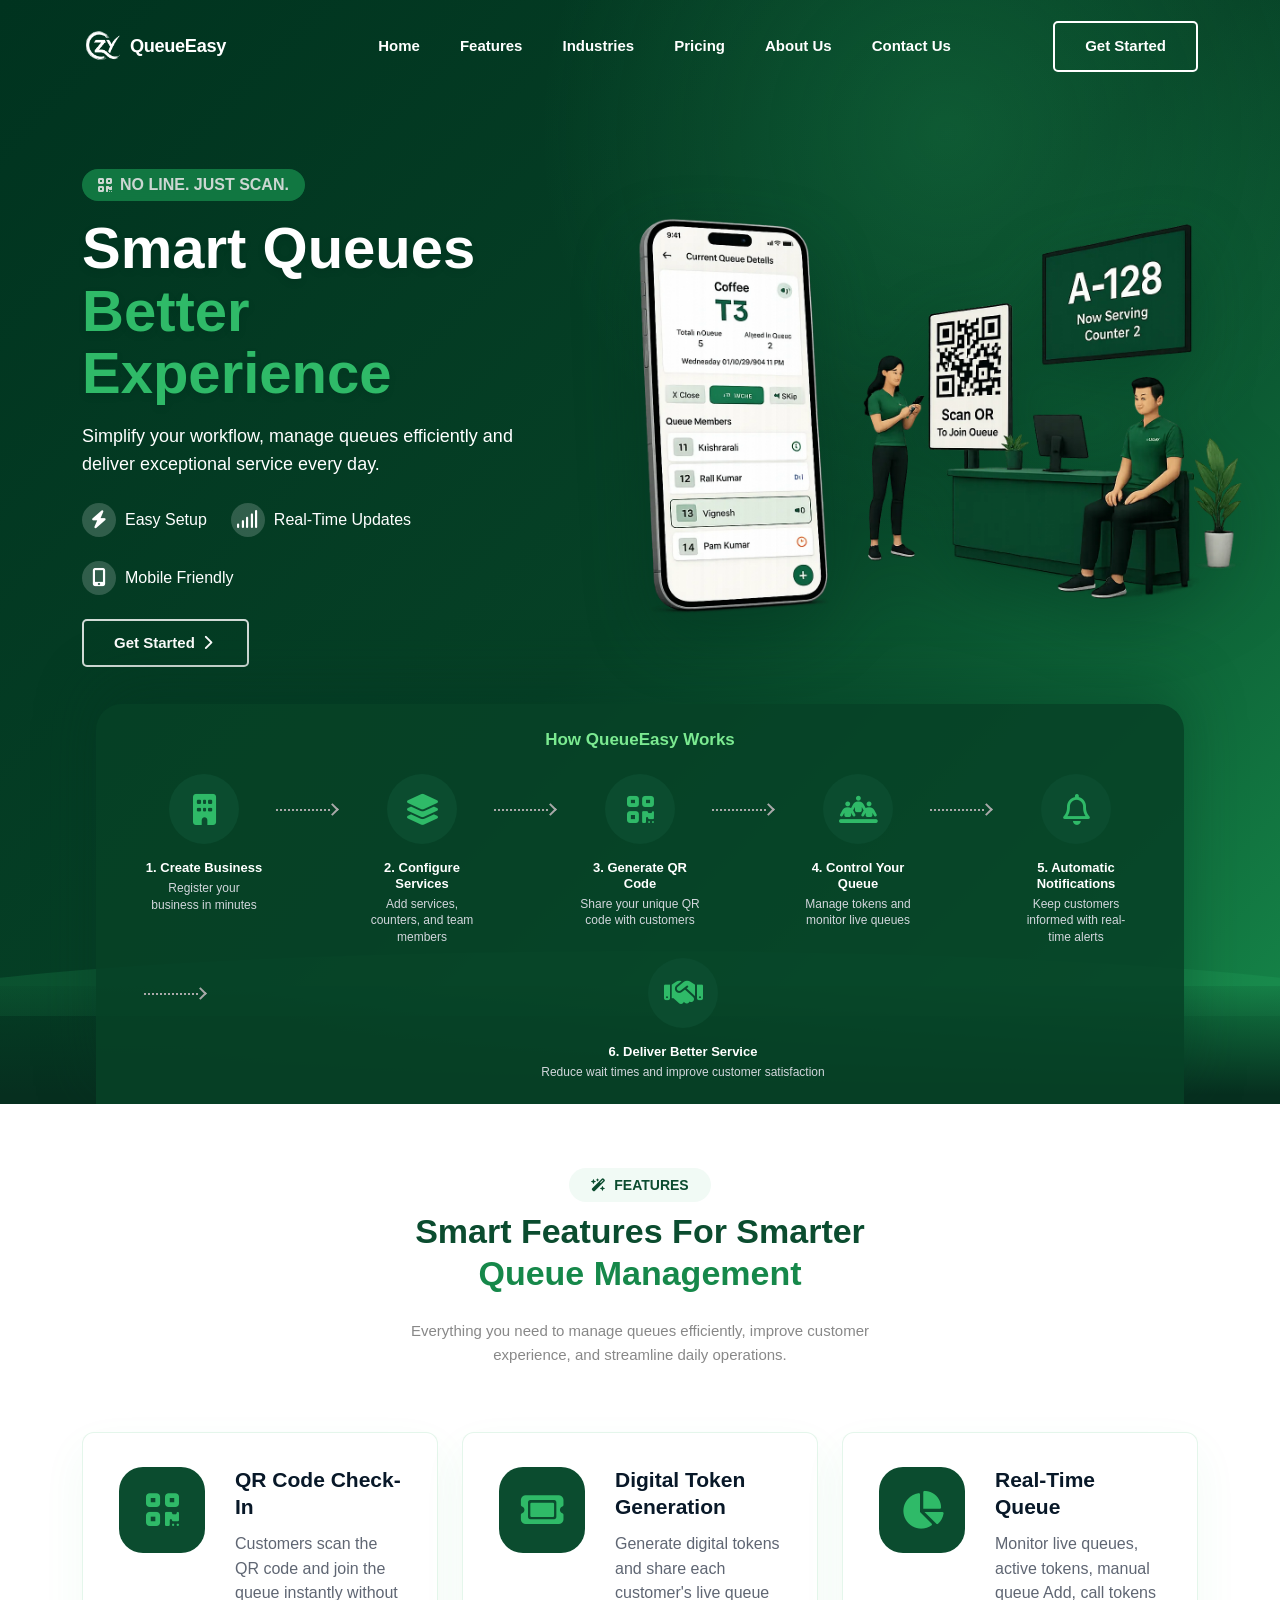
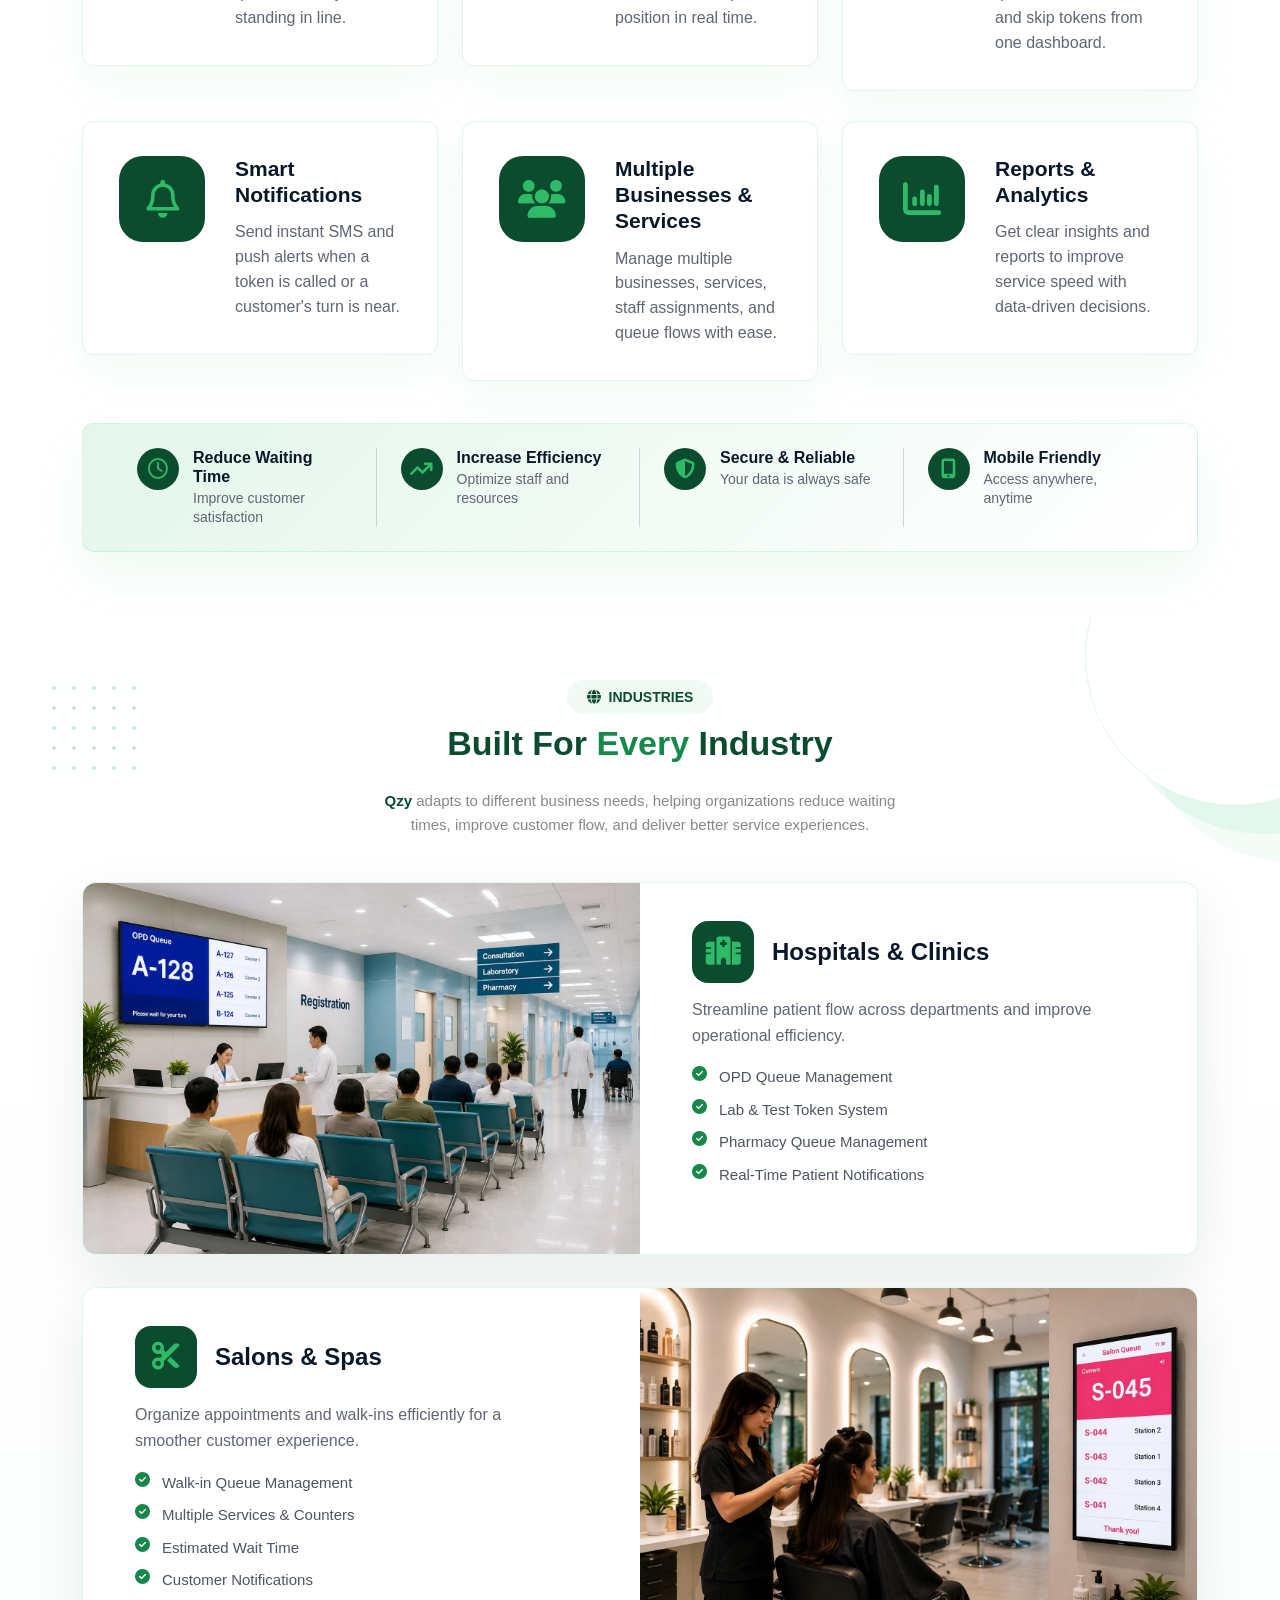
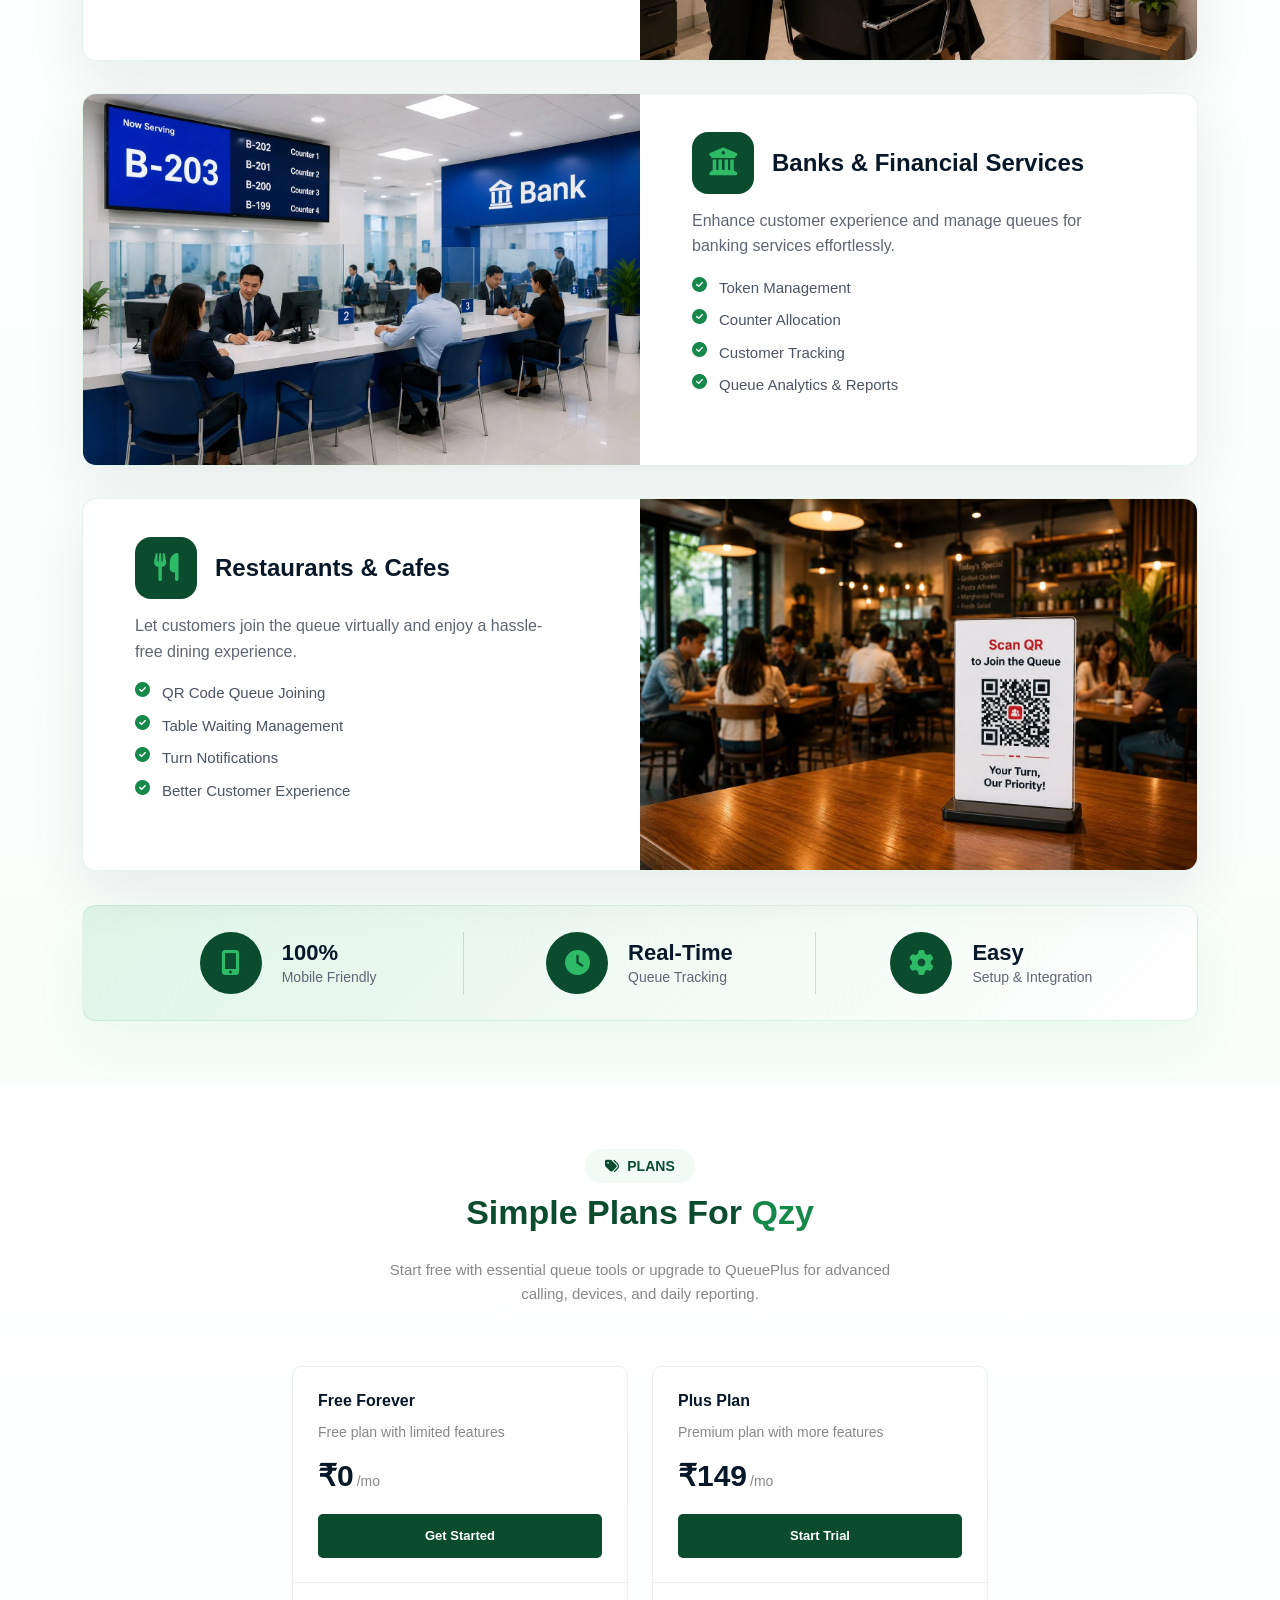
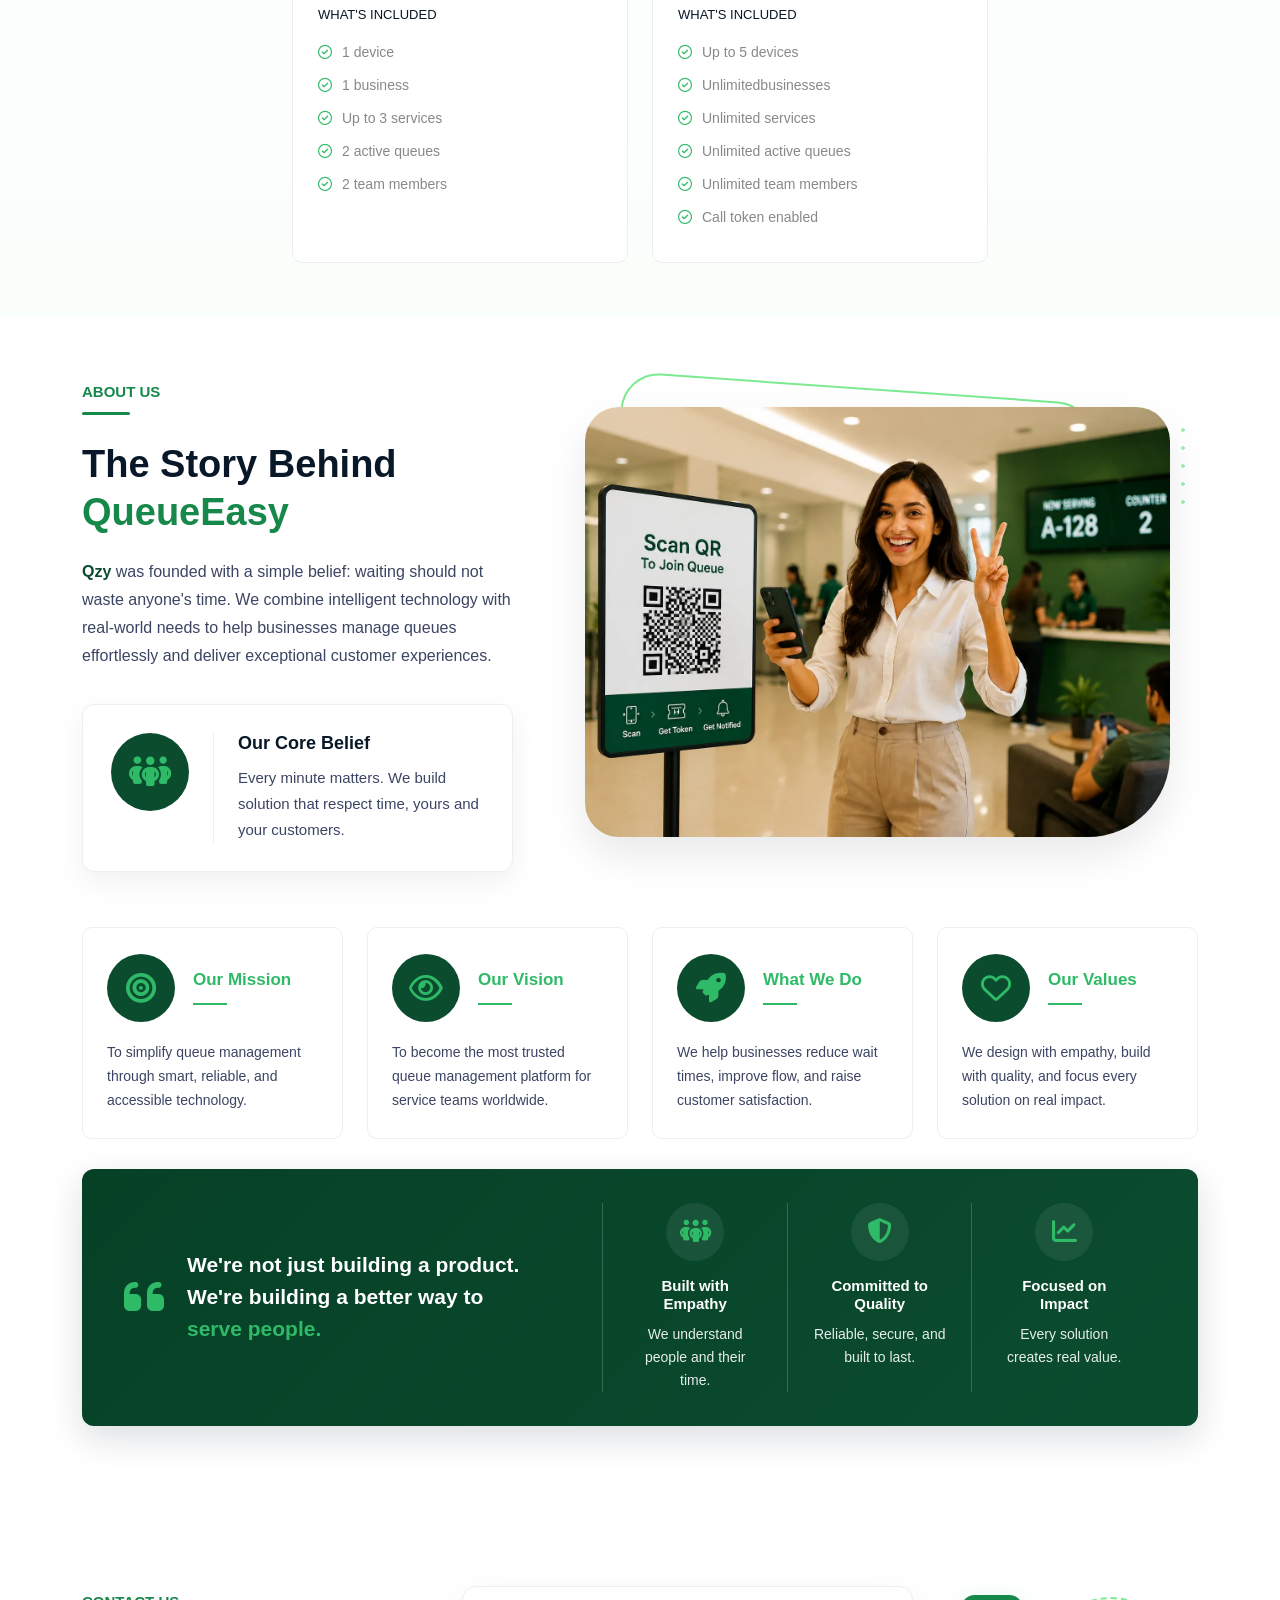
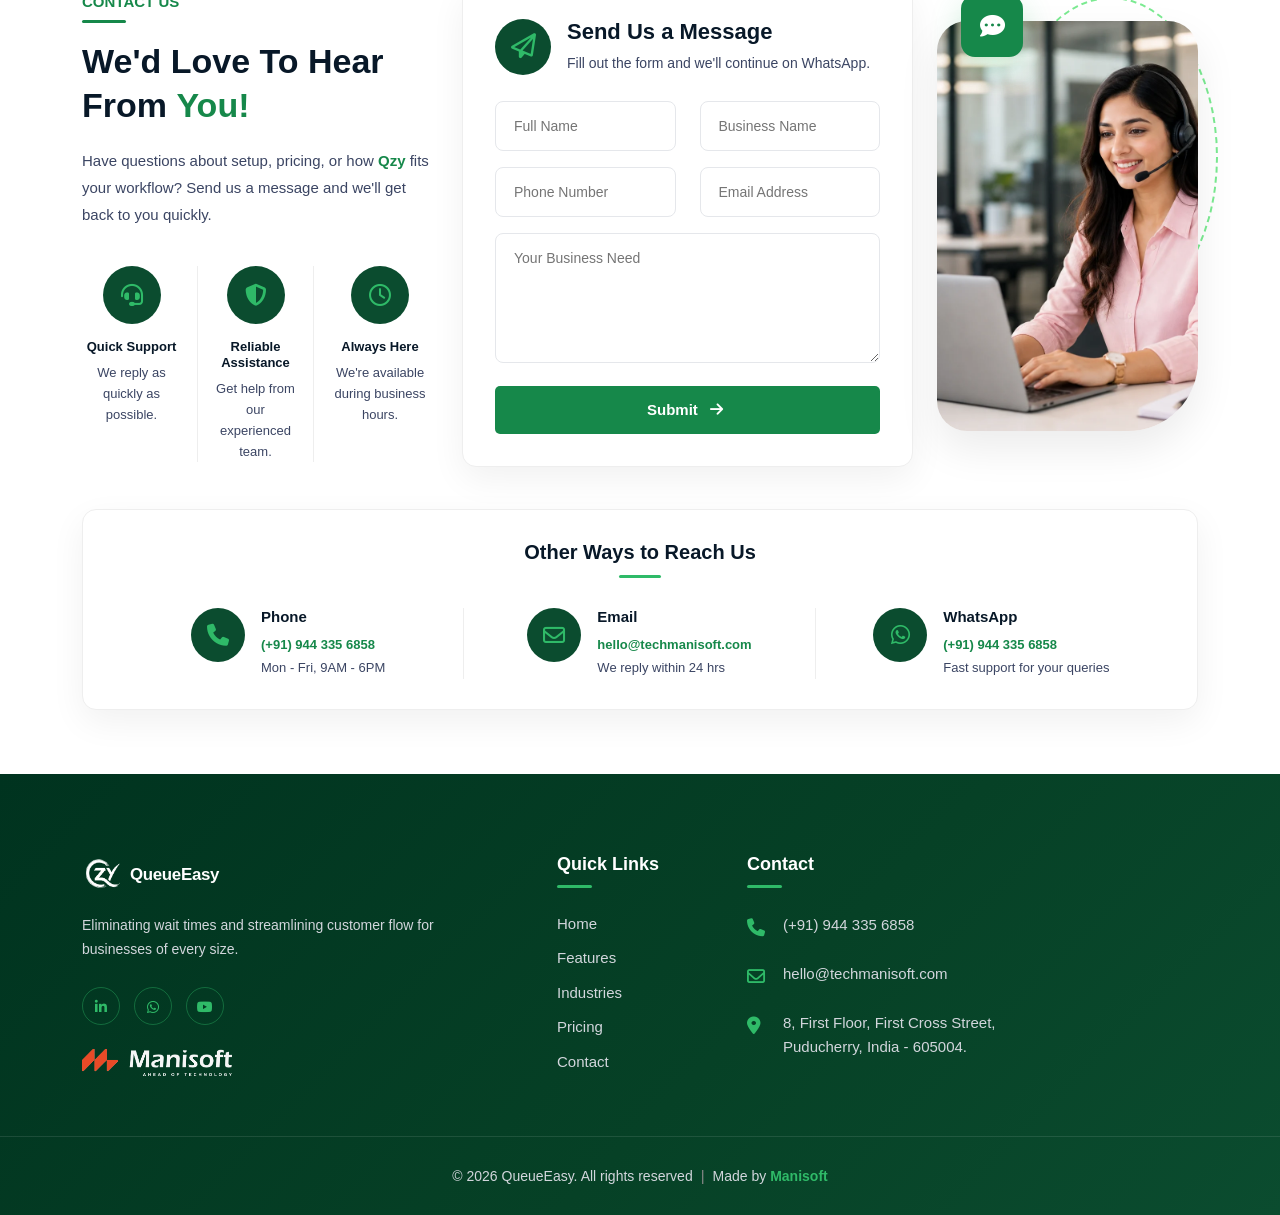
==== commit 75651530: "Updated qzy workflow in hero section" ====
--- a/index.html
+++ b/index.html
@@ -154,11 +154,11 @@
             <div class="journey-list d-flex justify-content-between text-center flex-wrap align-items-start">
               <div class="journey-step">
                 <div class="mb-3 mx-auto d-flex align-items-center justify-content-center journey-icon-box">
-                  <i class="fa-solid fa-qrcode"></i>
-                </div>
-                <h6 class="mb-1 journey-title">1. Scan QR Code</h6>
+                  <i class="fa-solid fa-building"></i>
+                </div>
+                <h6 class="mb-1 journey-title">1. Create Business</h6>
                 <p class="mb-0 journey-desc">
-                  Scan the QR
+                  Register your business in minutes
                 </p>
               </div>
               <div class="d-none d-lg-flex align-items-center journey-arrow">
@@ -167,11 +167,11 @@
 
               <div class="journey-step">
                 <div class="mb-3 mx-auto d-flex align-items-center justify-content-center journey-icon-box">
-                  <i class="fa-solid fa-hand-pointer"></i>
-                </div>
-                <h6 class="mb-1 journey-title">2. Choose Service</h6>
+                  <i class="fa-solid fa-layer-group"></i>
+                </div>
+                <h6 class="mb-1 journey-title">2. Configure Services</h6>
                 <p class="mb-0 journey-desc">
-                  Select the service<br />you need
+                  Add services, counters, and team members
                 </p>
               </div>
               <div class="d-none d-lg-flex align-items-center journey-arrow">
@@ -180,11 +180,11 @@
 
               <div class="journey-step">
                 <div class="mb-3 mx-auto d-flex align-items-center justify-content-center journey-icon-box">
-                  <i class="fa-solid fa-ticket"></i>
-                </div>
-                <h6 class="mb-1 journey-title">3. Get Token</h6>
+                  <i class="fa-solid fa-qrcode"></i>
+                </div>
+                <h6 class="mb-1 journey-title">3. Generate QR Code</h6>
                 <p class="mb-0 journey-desc">
-                  Receive your digital<br />token instantly
+                  Share your unique QR code with customers
                 </p>
               </div>
               <div class="d-none d-lg-flex align-items-center journey-arrow">
@@ -193,11 +193,11 @@
 
               <div class="journey-step">
                 <div class="mb-3 mx-auto d-flex align-items-center justify-content-center journey-icon-box">
-                  <i class="fa-regular fa-clock"></i>
-                </div>
-                <h6 class="mb-1 journey-title">4. Wait & Track</h6>
+                  <i class="fa-solid fa-people-line"></i>
+                </div>
+                <h6 class="mb-1 journey-title">4. Control Your Queue</h6>
                 <p class="mb-0 journey-desc">
-                  Track your queue in<br />real-time
+                  Manage tokens and monitor live queues
                 </p>
               </div>
               <div class="d-none d-lg-flex align-items-center journey-arrow">
@@ -208,9 +208,9 @@
                 <div class="mb-3 mx-auto d-flex align-items-center justify-content-center journey-icon-box">
                   <i class="fa-regular fa-bell"></i>
                 </div>
-                <h6 class="mb-1 journey-title">5. Get Notified</h6>
+                <h6 class="mb-1 journey-title">5. Automatic Notifications</h6>
                 <p class="mb-0 journey-desc">
-                  Get notified when<br />it's your turn
+                  Keep customers informed with real-time alerts
                 </p>
               </div>
               <div class="d-none d-lg-flex align-items-center journey-arrow">
@@ -219,11 +219,11 @@
 
               <div class="journey-step">
                 <div class="mb-3 mx-auto d-flex align-items-center justify-content-center journey-icon-box">
-                  <i class="fa-regular fa-circle-check"></i>
-                </div>
-                <h6 class="mb-1 journey-title">6. You're Next</h6>
+                  <i class="fa-solid fa-solid fa-handshake"></i>
+                </div>
+                <h6 class="mb-1 journey-title">6. Deliver Better Service</h6>
                 <p class="mb-0 journey-desc">
-                  Proceed to counter<br />and get served
+                  Reduce wait times and improve customer satisfaction
                 </p>
               </div>
             </div>
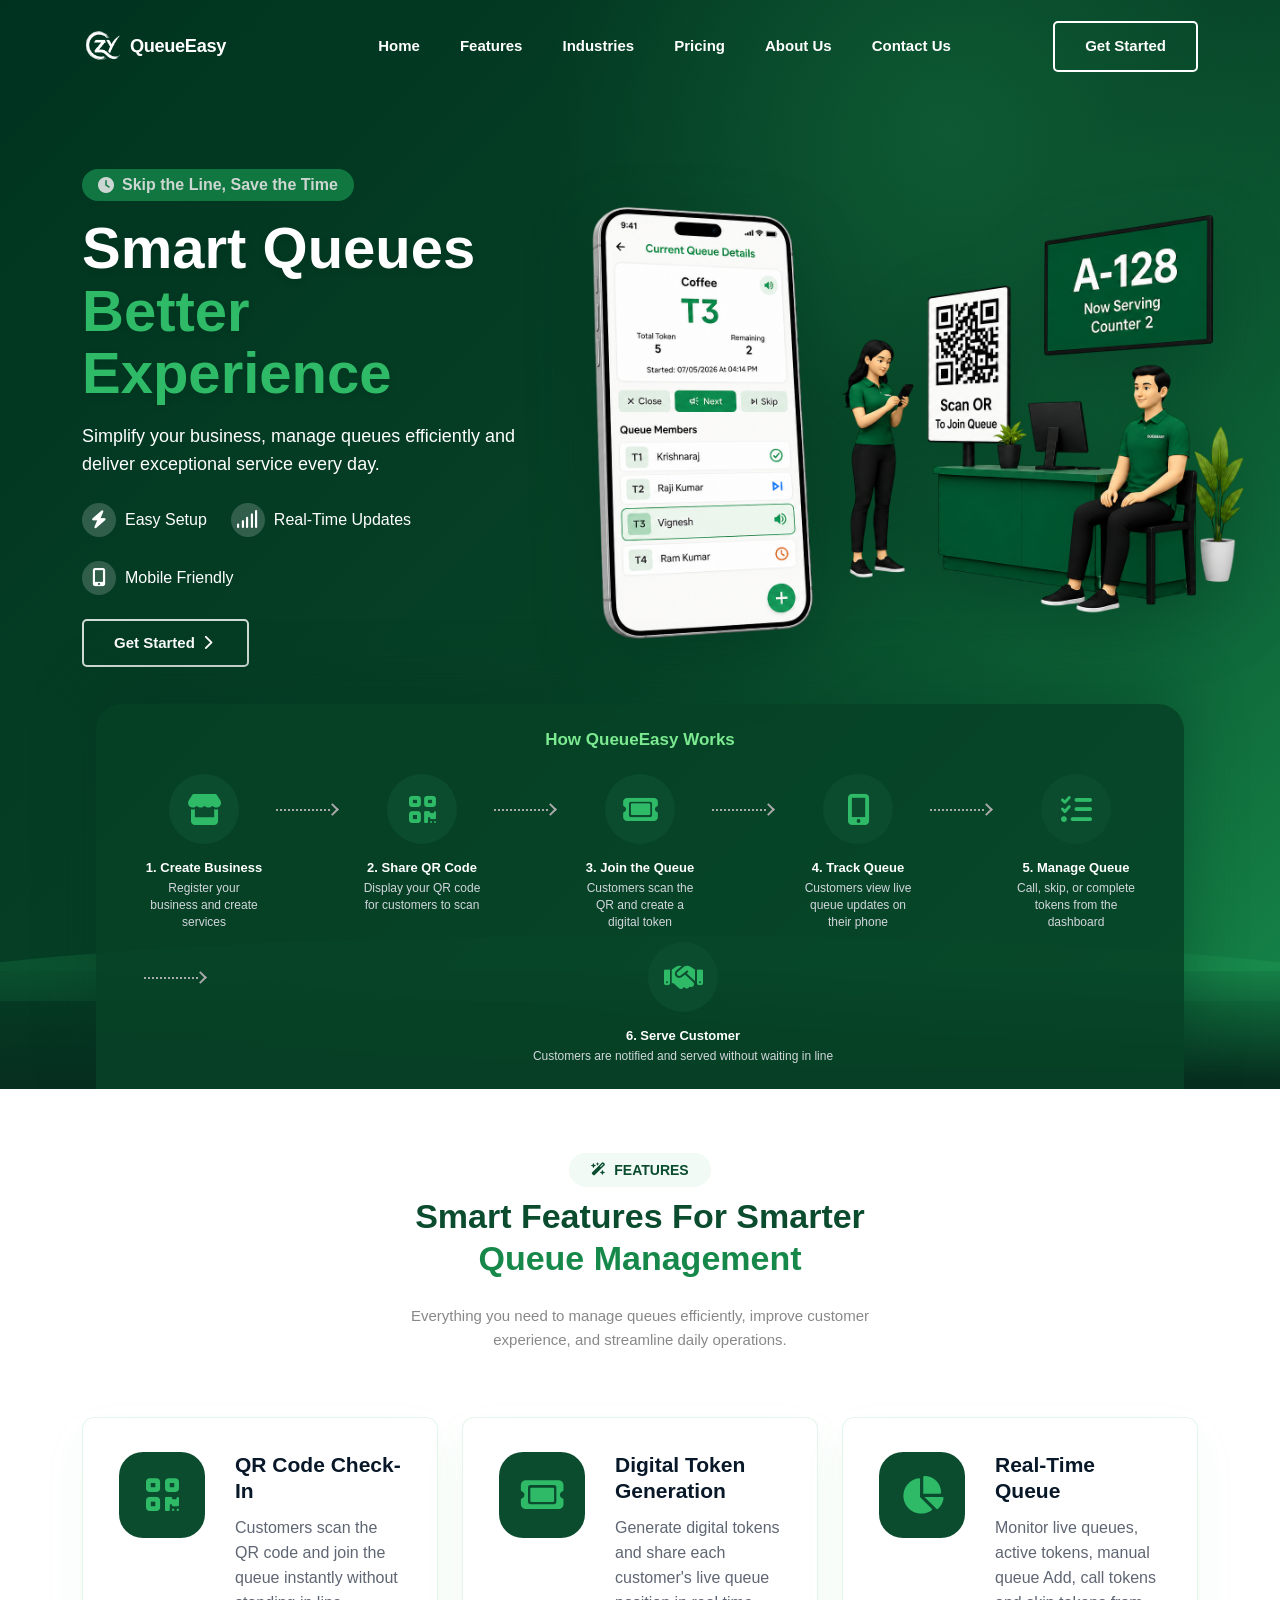
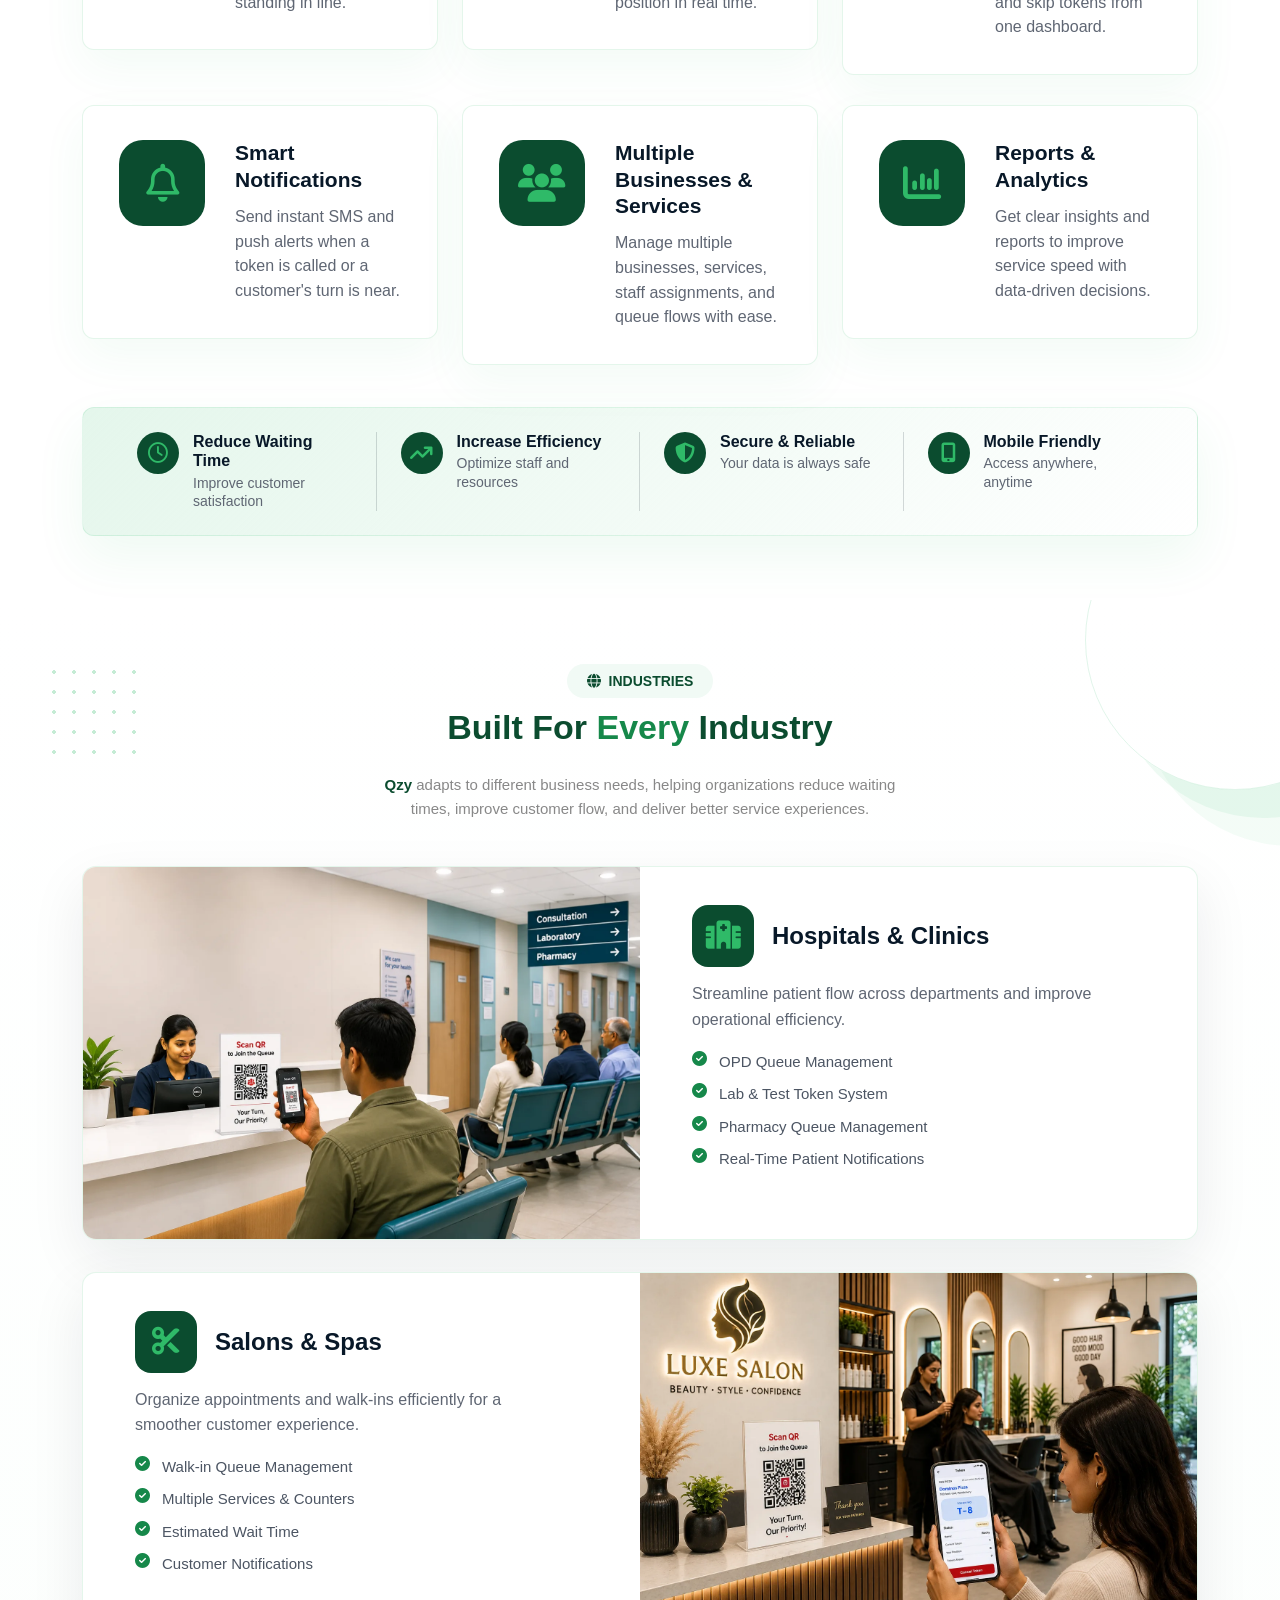
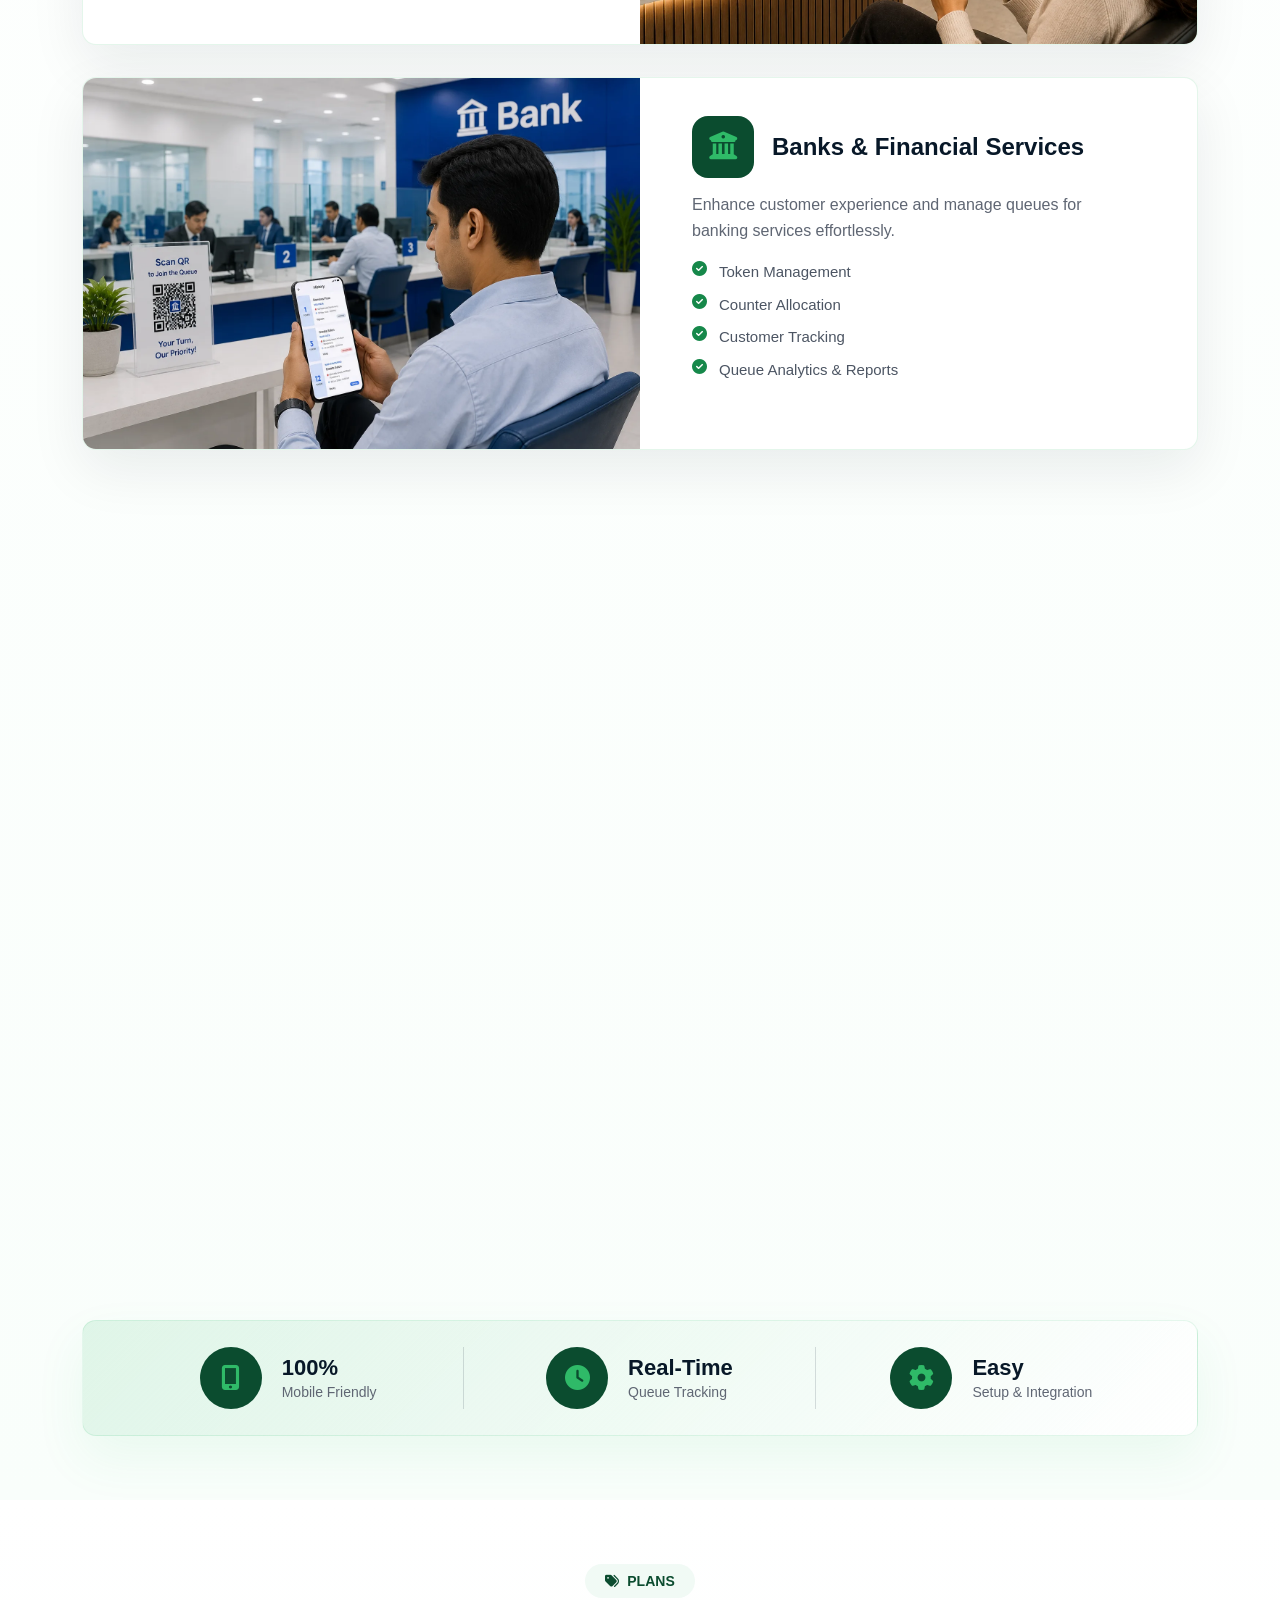
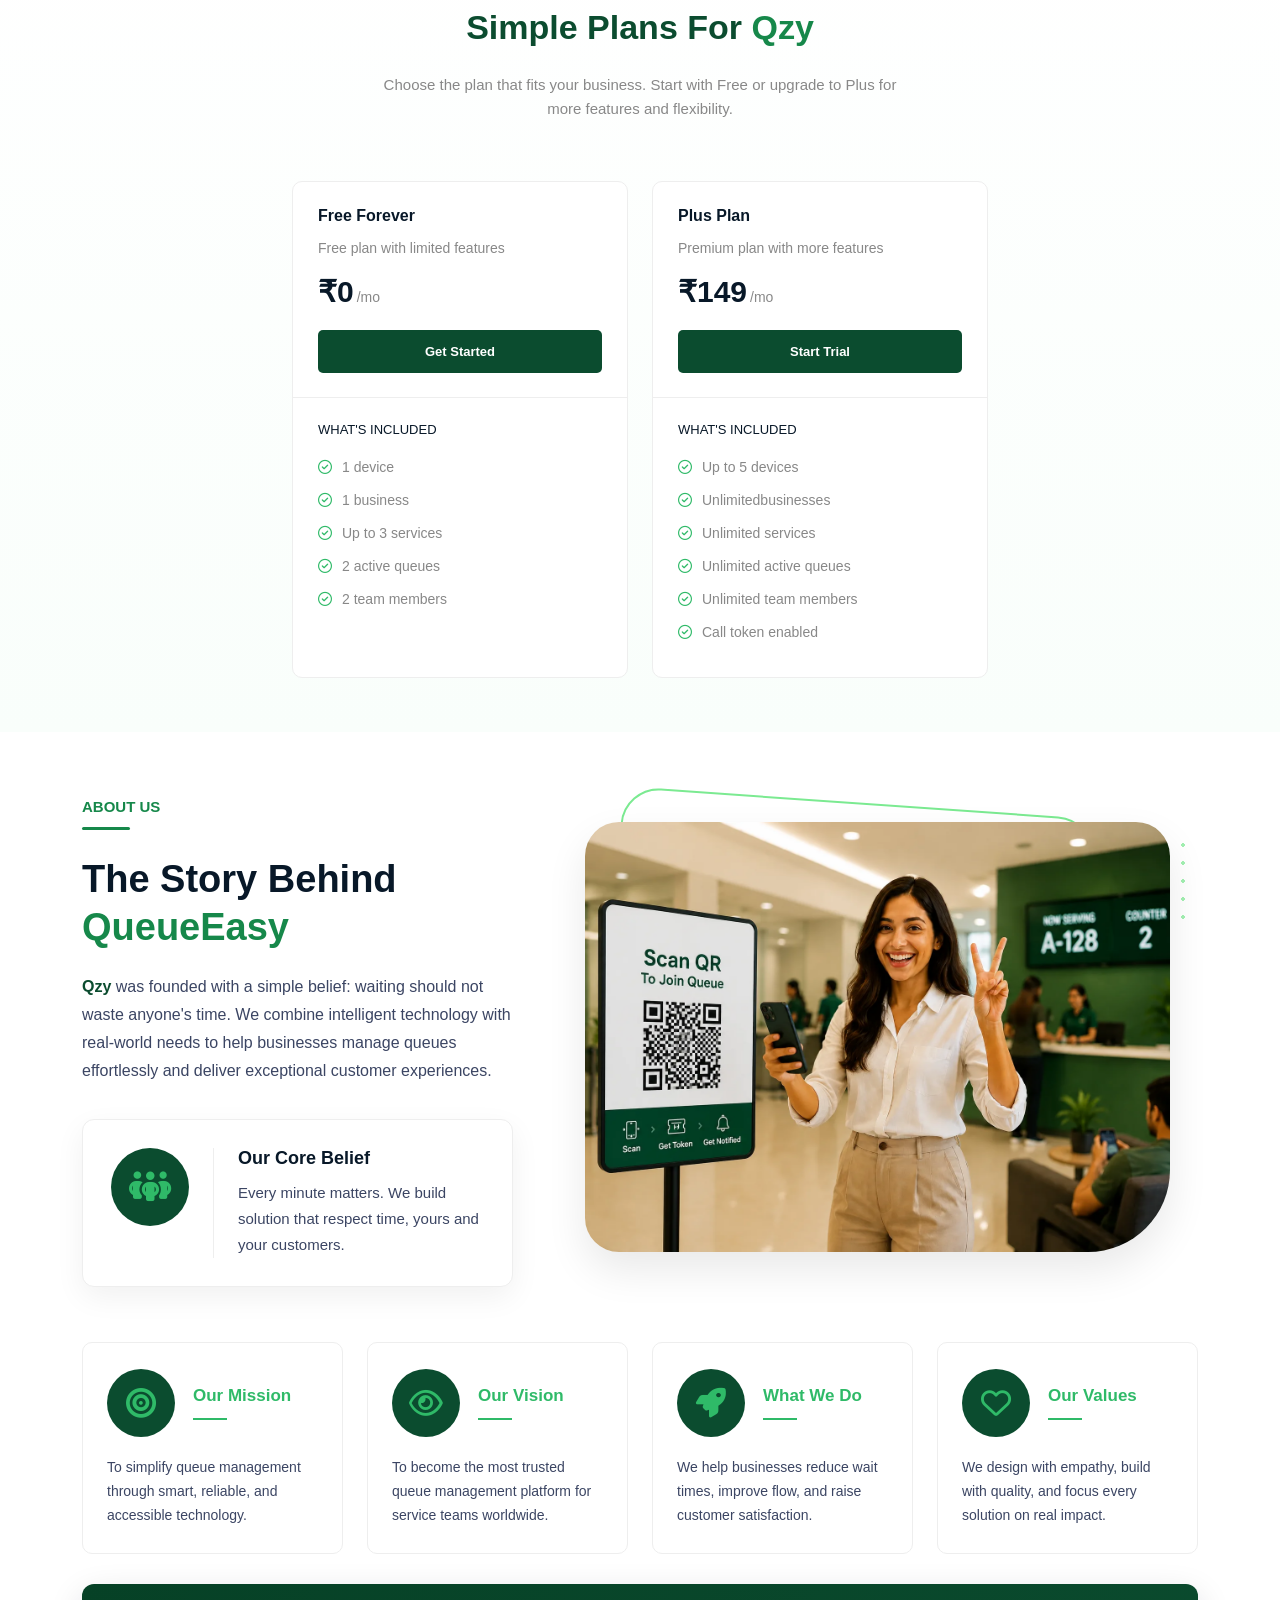
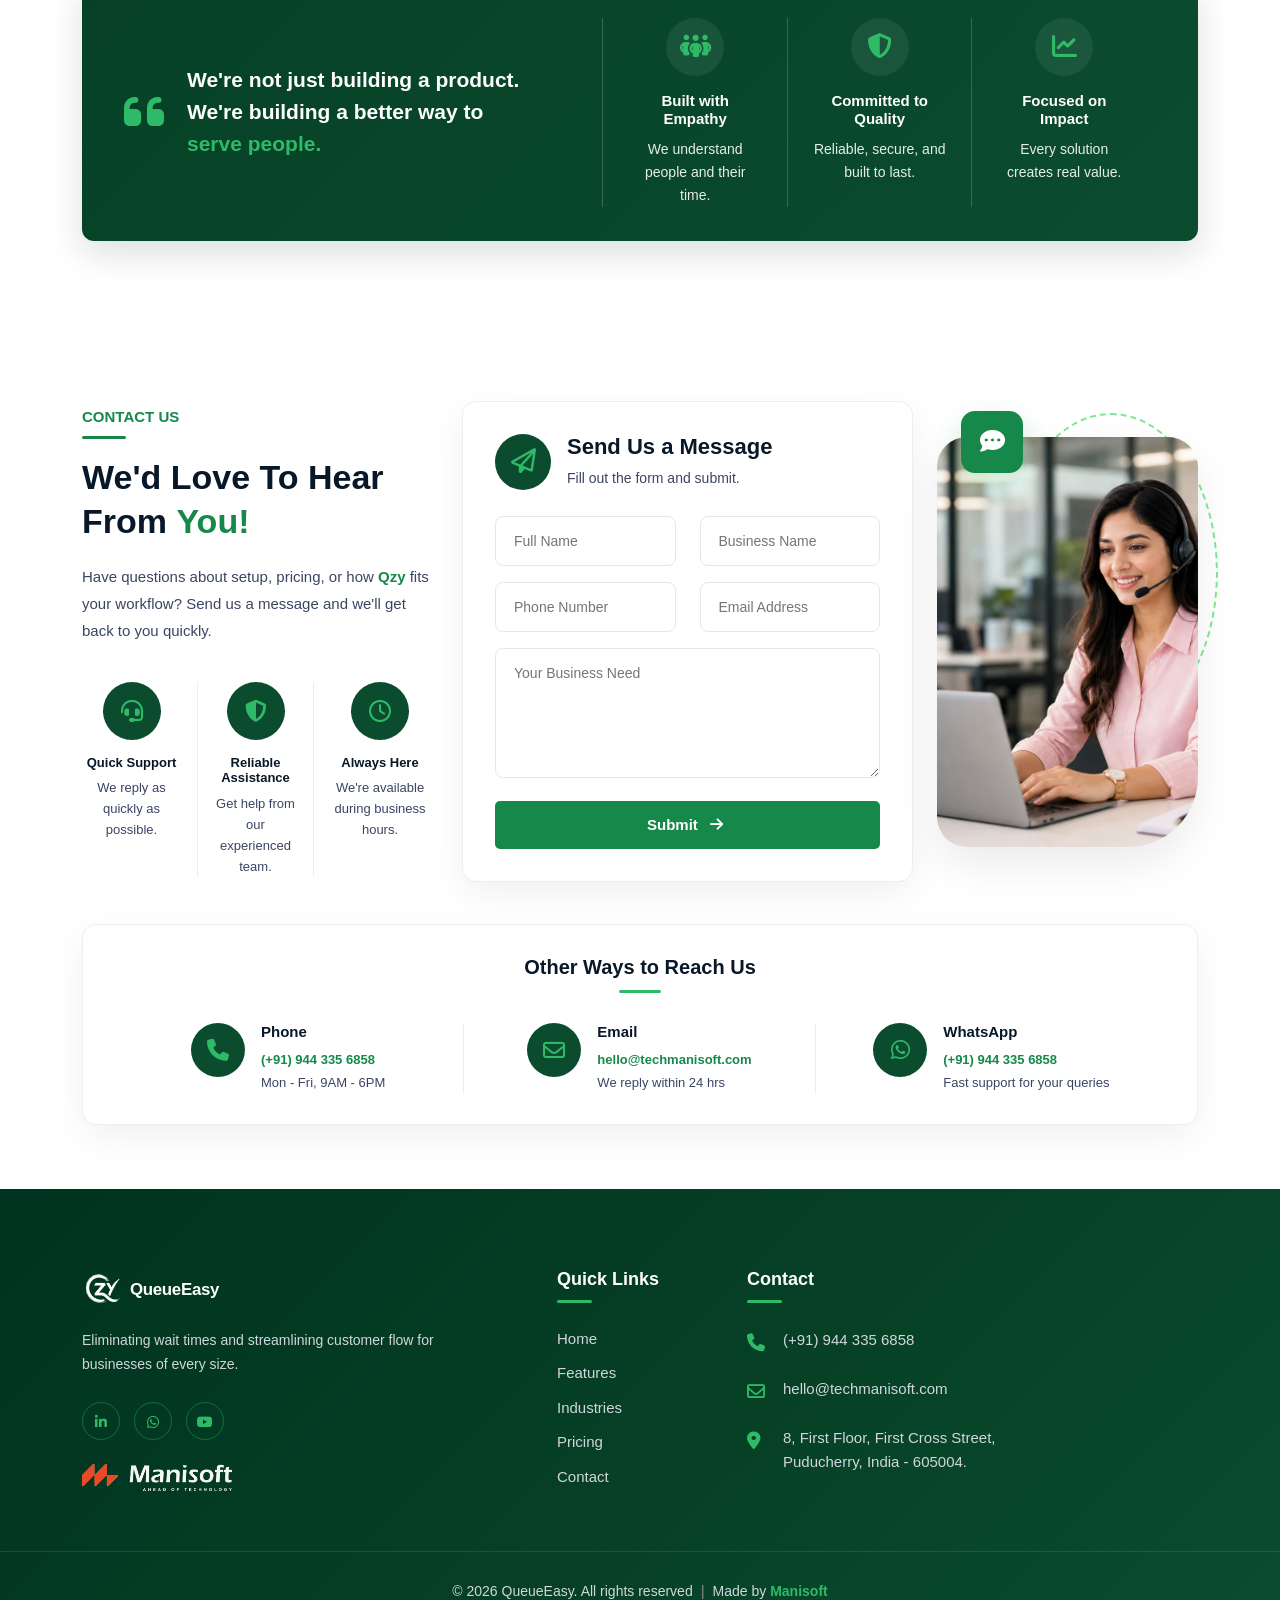
==== commit b2083f19: "Updated the images and contents in hero section" ====
--- a/index.html
+++ b/index.html
@@ -111,7 +111,7 @@
             <!-- Tagline -->
             <div class="wow fadeInLeft mb-3 d-inline-flex align-items-center rounded-pill px-3 py-1 hero-tagline"
               data-wow-delay=".2s">
-              <i class="fa-solid fa-qrcode me-2"></i>NO LINE. JUST SCAN.
+              <i class="fa-solid fa-clock me-2"></i>Skip the Line, Save the Time
             </div>
 
             <!-- Main Heading -->
@@ -121,7 +121,7 @@
 
             <!-- Sub Heading -->
             <p class="wow fadeInLeft mb-4" data-wow-delay=".6s">
-              Simplify your workflow, manage queues efficiently and deliver exceptional service every day.
+              Simplify your business, manage queues efficiently and deliver exceptional service every day.
             </p>
 
             <!-- Feature Highlights -->
@@ -141,7 +141,7 @@
         </div>
         <div class="col-lg-7 col-md-12 col-12">
           <div class="hero-image wow fadeInRight text-center" data-wow-delay=".4s">
-            <img src="assets/images/hero/phone.webp" alt="Qzy Mobile App" />
+            <img src="assets/images/hero/phone.png" alt="Qzy Mobile App" />
           </div>
         </div>
       </div>
@@ -154,24 +154,11 @@
             <div class="journey-list d-flex justify-content-between text-center flex-wrap align-items-start">
               <div class="journey-step">
                 <div class="mb-3 mx-auto d-flex align-items-center justify-content-center journey-icon-box">
-                  <i class="fa-solid fa-building"></i>
+                  <i class="fa-solid fa-store"></i>
                 </div>
                 <h6 class="mb-1 journey-title">1. Create Business</h6>
                 <p class="mb-0 journey-desc">
-                  Register your business in minutes
-                </p>
-              </div>
-              <div class="d-none d-lg-flex align-items-center journey-arrow">
-                &longrightarrow;
-              </div>
-
-              <div class="journey-step">
-                <div class="mb-3 mx-auto d-flex align-items-center justify-content-center journey-icon-box">
-                  <i class="fa-solid fa-layer-group"></i>
-                </div>
-                <h6 class="mb-1 journey-title">2. Configure Services</h6>
-                <p class="mb-0 journey-desc">
-                  Add services, counters, and team members
+                  Register your business and create services
                 </p>
               </div>
               <div class="d-none d-lg-flex align-items-center journey-arrow">
@@ -182,9 +169,9 @@
                 <div class="mb-3 mx-auto d-flex align-items-center justify-content-center journey-icon-box">
                   <i class="fa-solid fa-qrcode"></i>
                 </div>
-                <h6 class="mb-1 journey-title">3. Generate QR Code</h6>
+                <h6 class="mb-1 journey-title">2. Share QR Code</h6>
                 <p class="mb-0 journey-desc">
-                  Share your unique QR code with customers
+                  Display your QR code for customers to scan
                 </p>
               </div>
               <div class="d-none d-lg-flex align-items-center journey-arrow">
@@ -193,11 +180,11 @@
 
               <div class="journey-step">
                 <div class="mb-3 mx-auto d-flex align-items-center justify-content-center journey-icon-box">
-                  <i class="fa-solid fa-people-line"></i>
-                </div>
-                <h6 class="mb-1 journey-title">4. Control Your Queue</h6>
+                  <i class="fa-solid fa-ticket"></i>
+                </div>
+                <h6 class="mb-1 journey-title">3. Join the Queue</h6>
                 <p class="mb-0 journey-desc">
-                  Manage tokens and monitor live queues
+                  Customers scan the QR and create a digital token
                 </p>
               </div>
               <div class="d-none d-lg-flex align-items-center journey-arrow">
@@ -206,11 +193,11 @@
 
               <div class="journey-step">
                 <div class="mb-3 mx-auto d-flex align-items-center justify-content-center journey-icon-box">
-                  <i class="fa-regular fa-bell"></i>
-                </div>
-                <h6 class="mb-1 journey-title">5. Automatic Notifications</h6>
+                  <i class="fa-solid fa-mobile-screen-button"></i>
+                </div>
+                <h6 class="mb-1 journey-title">4. Track Queue</h6>
                 <p class="mb-0 journey-desc">
-                  Keep customers informed with real-time alerts
+                  Customers view live queue updates on their phone
                 </p>
               </div>
               <div class="d-none d-lg-flex align-items-center journey-arrow">
@@ -219,11 +206,24 @@
 
               <div class="journey-step">
                 <div class="mb-3 mx-auto d-flex align-items-center justify-content-center journey-icon-box">
-                  <i class="fa-solid fa-solid fa-handshake"></i>
-                </div>
-                <h6 class="mb-1 journey-title">6. Deliver Better Service</h6>
+                  <i class="fa-solid fa-list-check"></i>
+                </div>
+                <h6 class="mb-1 journey-title">5. Manage Queue</h6>
                 <p class="mb-0 journey-desc">
-                  Reduce wait times and improve customer satisfaction
+                  Call, skip, or complete tokens from the dashboard
+                </p>
+              </div>
+              <div class="d-none d-lg-flex align-items-center journey-arrow">
+                &longrightarrow;
+              </div>
+
+              <div class="journey-step">
+                <div class="mb-3 mx-auto d-flex align-items-center justify-content-center journey-icon-box">
+                  <i class="fa-solid fa-handshake"></i>
+                </div>
+                <h6 class="mb-1 journey-title">6. Serve Customer</h6>
+                <p class="mb-0 journey-desc">
+                  Customers are notified and served without waiting in line
                 </p>
               </div>
             </div>
@@ -418,7 +418,7 @@
 
         <div class="industry-block industry-reverse wow fadeInRight" data-wow-delay=".25s">
           <div class="industry-image">
-            <img src="assets/images/industries/saloon.webp" alt="Salons and spas queue management" />
+            <img src="assets/images/industries/salon.webp" alt="Salons and spas queue management" />
           </div>
           <div class="industry-content">
             <div class="industry-title">
@@ -507,6 +507,37 @@
               <li>
                 <i class="fa-solid fa-circle-check"></i> Better Customer
                 Experience
+              </li>
+            </ul>
+          </div>
+        </div>
+
+        <div class="industry-block wow fadeInLeft" data-wow-delay=".4s">
+          <div class="industry-image">
+            <img src="assets/images/industries/meat-shop.webp"
+              alt="Meat shop queue management" />
+          </div>
+          <div class="industry-content">
+            <div class="industry-title">
+              <span><i class="fa-solid fa-drumstick-bite"></i></span>
+              <h3>Meat Shops</h3>
+            </div>
+            <p>
+              Handle customer queues efficiently during peak hours, organize fresh meat orders,
+              and serve every customer quickly without long waiting times.
+            </p>
+            <ul>
+              <li>
+                <i class="fa-solid fa-circle-check"></i> QR Code Queue Joining
+              </li>
+              <li>
+                <i class="fa-solid fa-circle-check"></i> Live Token & Queue Display
+              </li>
+              <li>
+                <i class="fa-solid fa-circle-check"></i> Order Pickup Notifications
+              </li>
+              <li>
+                <i class="fa-solid fa-circle-check"></i> Multiple Counters & Services
               </li>
             </ul>
           </div>
@@ -553,8 +584,7 @@
               Simple Plans For <span>Qzy</span>
             </h2>
             <p class="wow fadeInUp" data-wow-delay=".6s">
-              Start free with essential queue tools or upgrade to QueuePlus
-              for advanced calling, devices, and daily reporting.
+              Choose the plan that fits your business. Start with Free or upgrade to Plus for more features and flexibility.
             </p>
           </div>
         </div>
@@ -809,7 +839,7 @@
               </div>
               <div>
                 <h3>Send Us a Message</h3>
-                <p>Fill out the form and we'll continue on WhatsApp.</p>
+                <p>Fill out the form and submit.</p>
               </div>
             </div>
             <form id="contactForm" class="contact-form" novalidate>
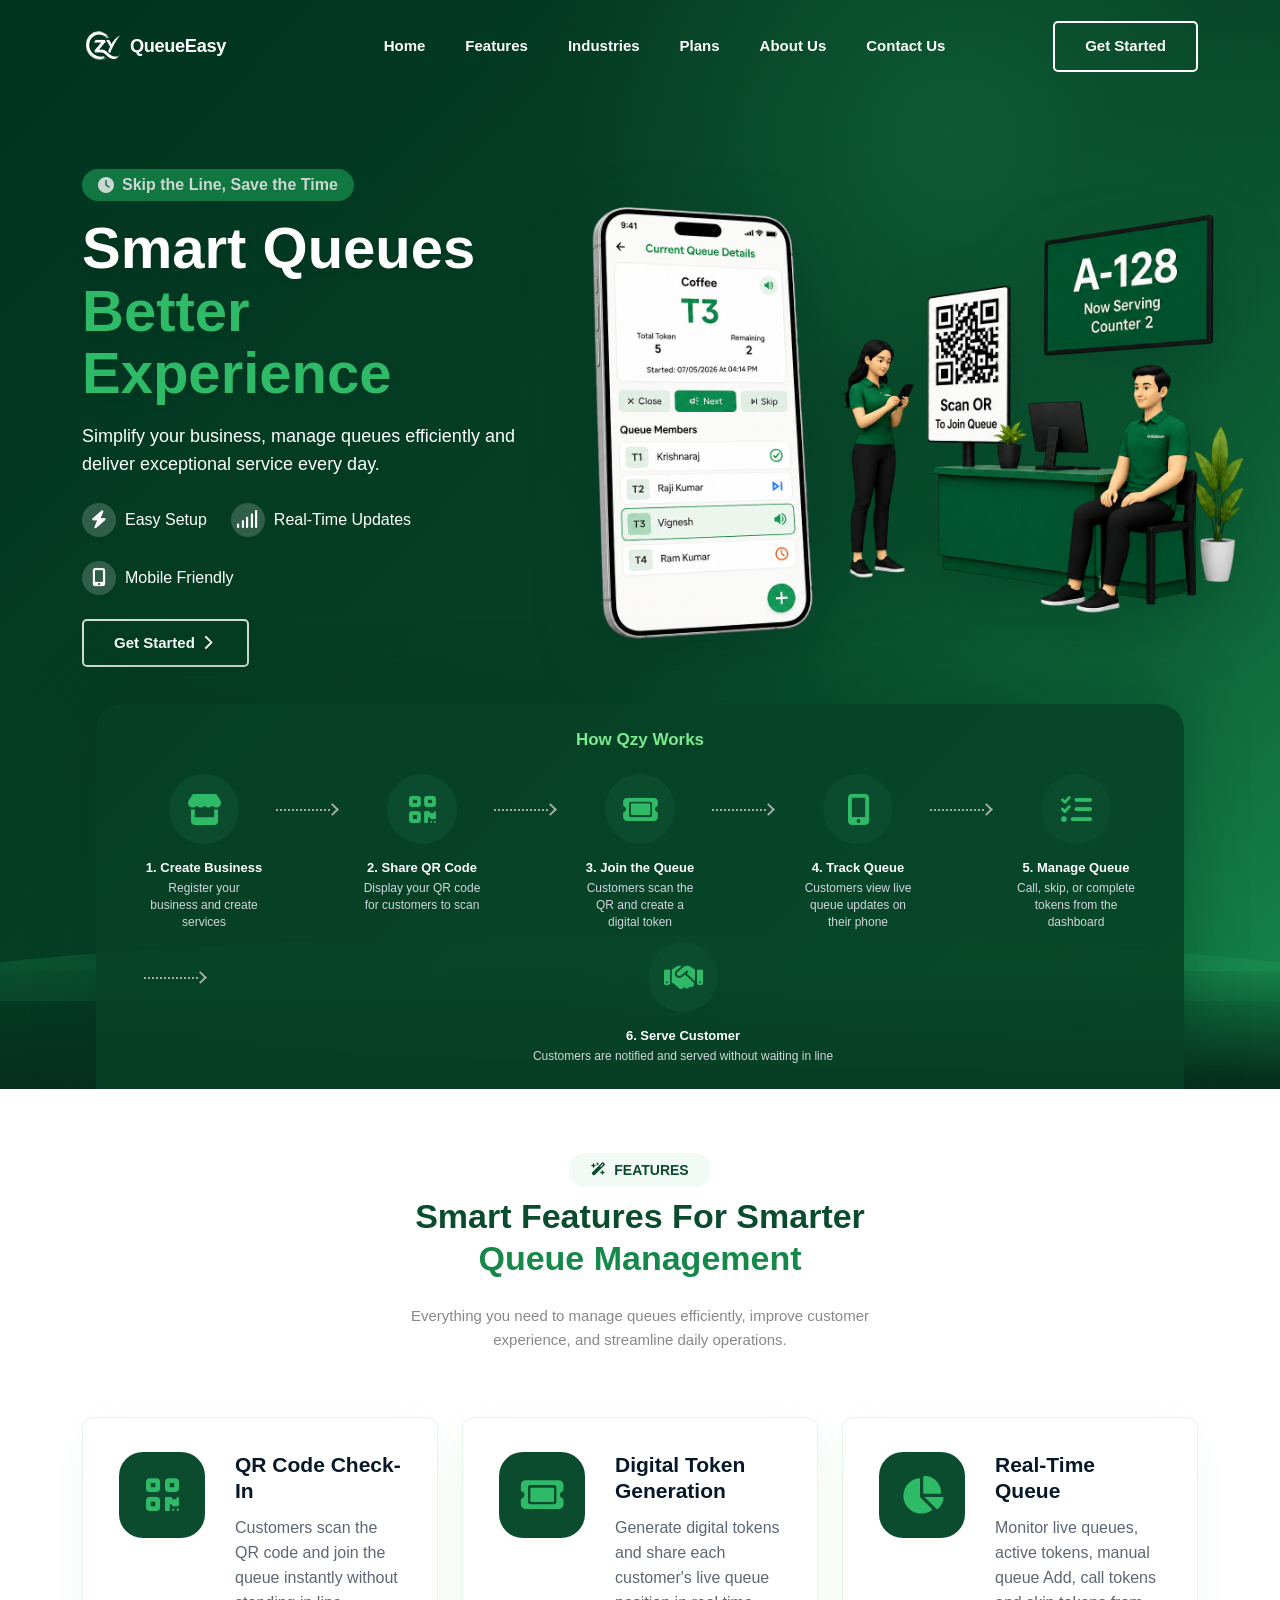
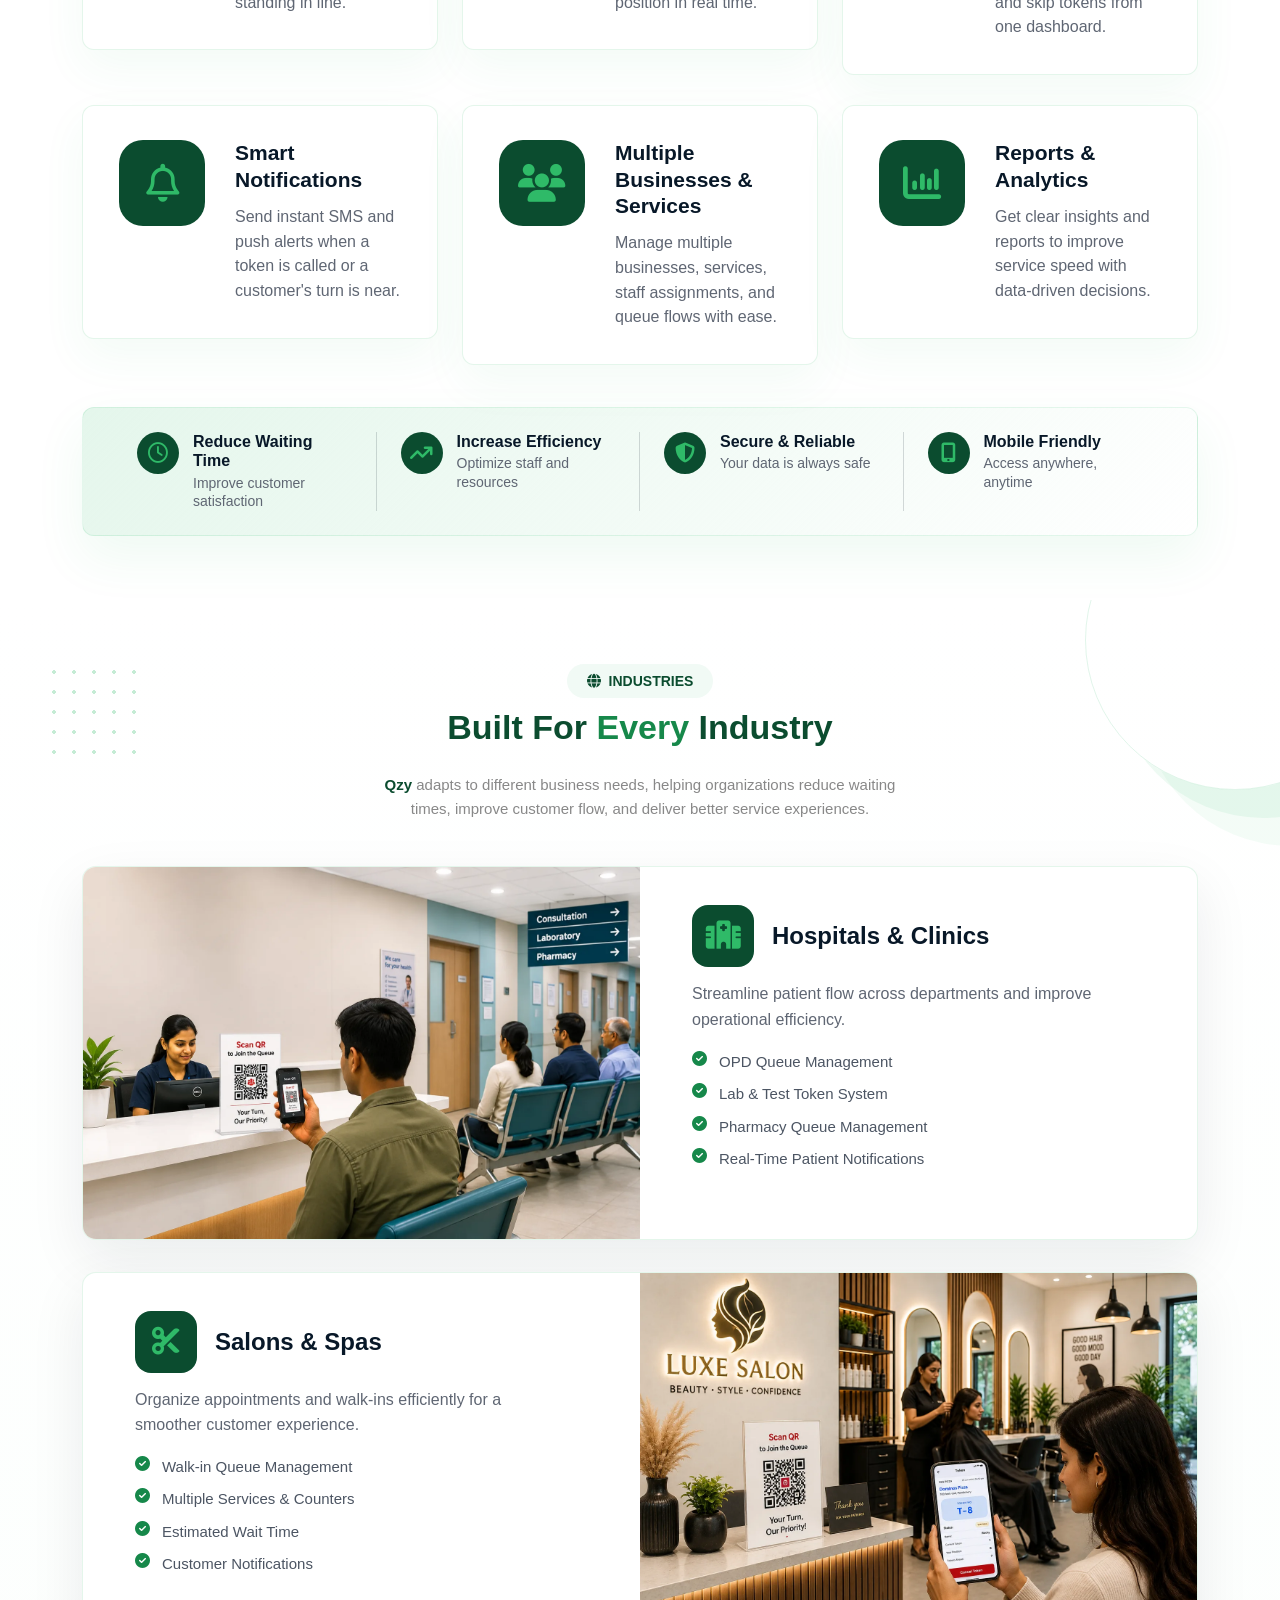
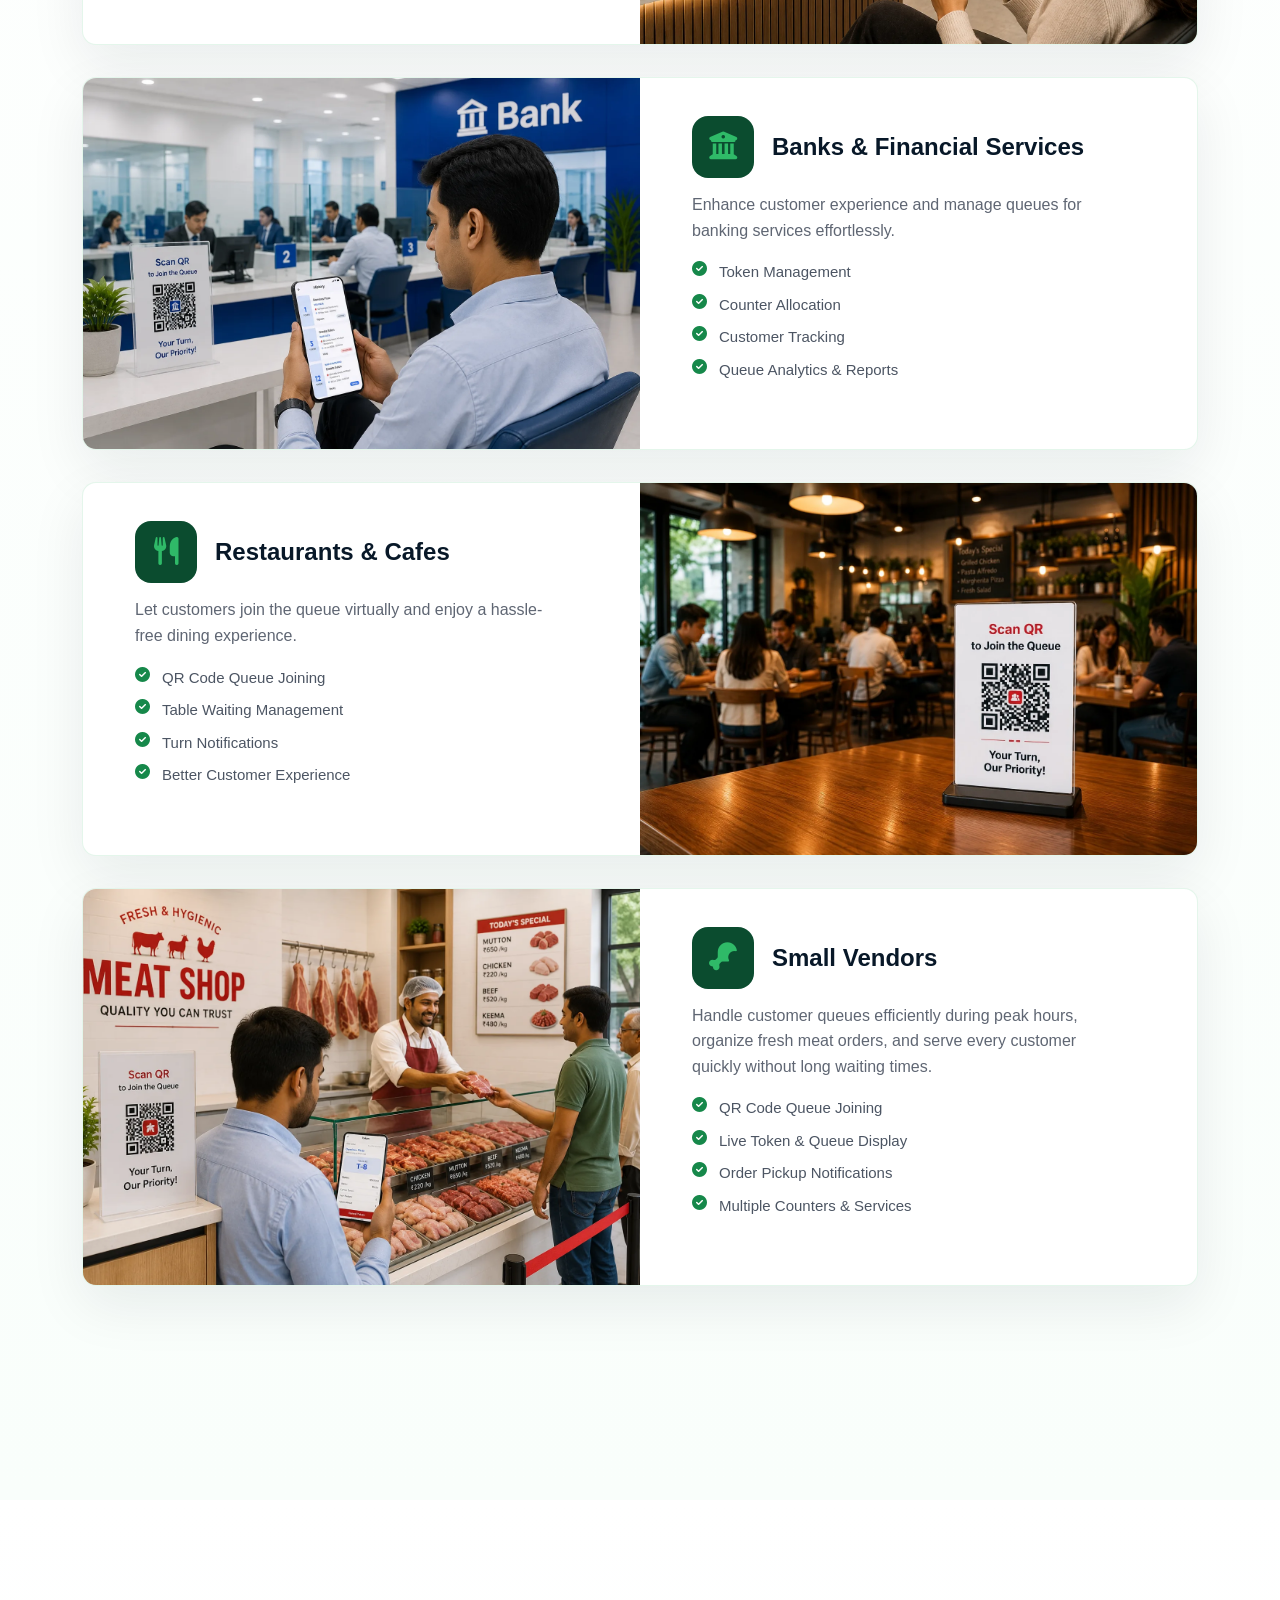
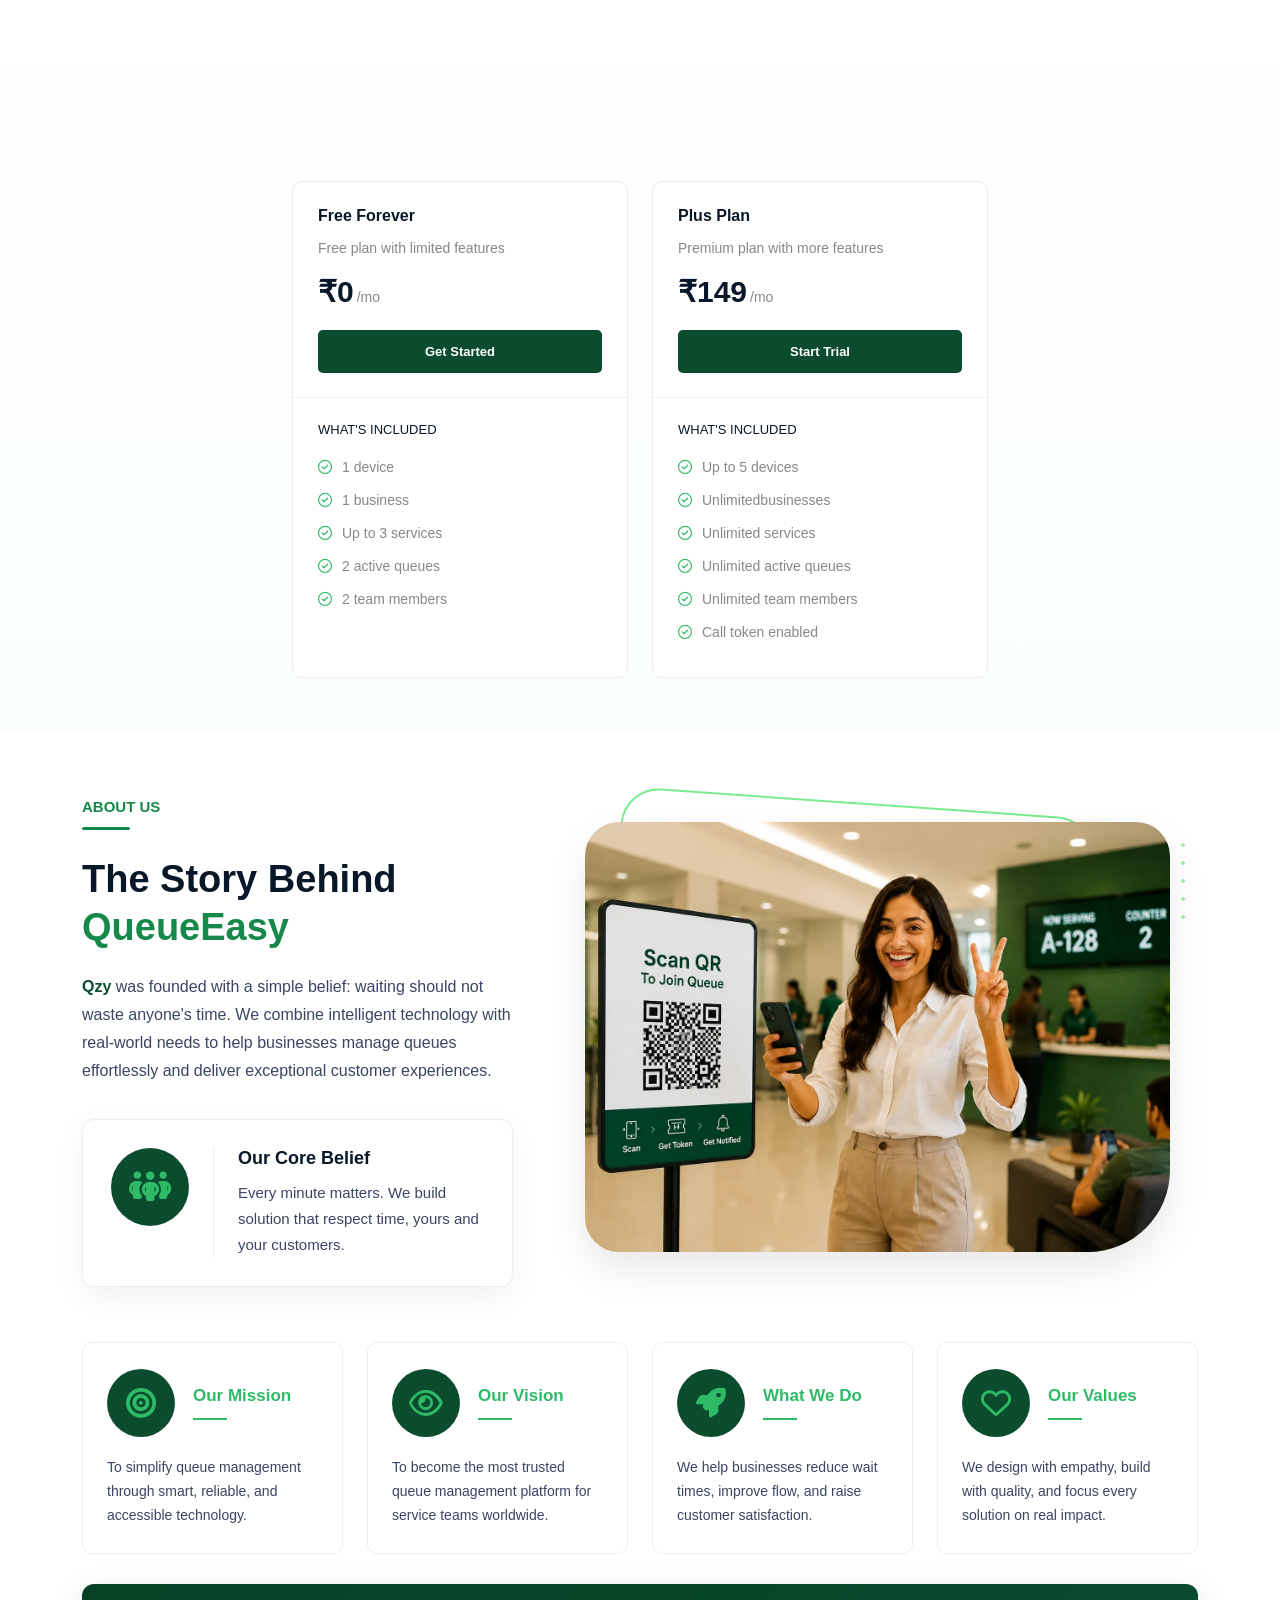
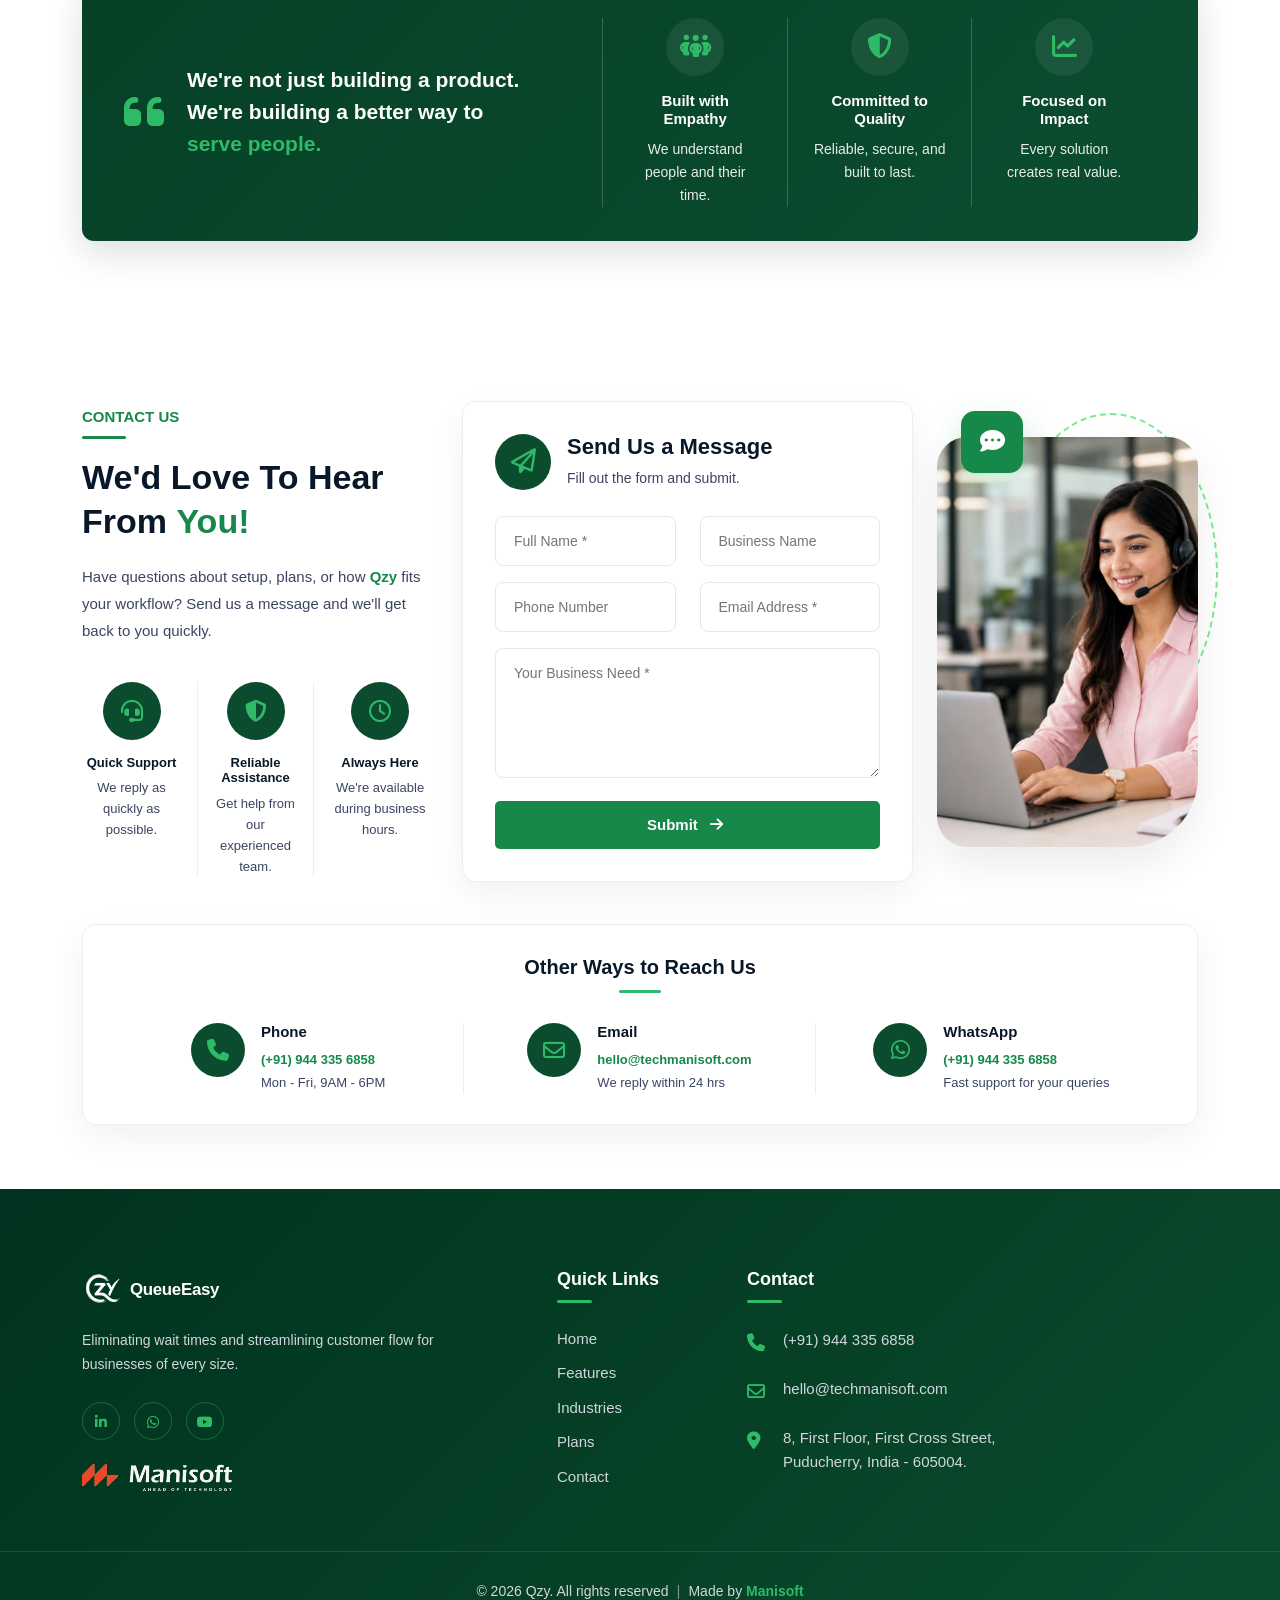
==== commit 497571f7: "Updated the contact form, nav and footer" ====
--- a/index.html
+++ b/index.html
@@ -77,7 +77,7 @@
                     <a href="#industries" class="page-scroll" aria-label="Toggle navigation">Industries</a>
                   </li>
                   <li class="nav-item">
-                    <a href="#pricing" class="page-scroll" aria-label="Toggle navigation">Pricing</a>
+                    <a href="#plans" class="page-scroll" aria-label="Toggle navigation">Plans</a>
                   </li>
                   <li class="nav-item">
                     <a href="#about" class="page-scroll" aria-label="Toggle navigation">About Us</a>
@@ -150,7 +150,7 @@
       <div class="row hero-journey-row">
         <div class="col-12">
           <div class="hero-journey-card bg-white wow fadeInUp" data-wow-delay="1.2s">
-            <h5 class="journey-heading">How QueueEasy Works</h5>
+            <h5 class="journey-heading">How Qzy Works</h5>
             <div class="journey-list d-flex justify-content-between text-center flex-wrap align-items-start">
               <div class="journey-step">
                 <div class="mb-3 mx-auto d-flex align-items-center justify-content-center journey-icon-box">
@@ -520,7 +520,7 @@
           <div class="industry-content">
             <div class="industry-title">
               <span><i class="fa-solid fa-drumstick-bite"></i></span>
-              <h3>Meat Shops</h3>
+              <h3>Small Vendors</h3>
             </div>
             <p>
               Handle customer queues efficiently during peak hours, organize fresh meat orders,
@@ -571,8 +571,8 @@
   </section>
   <!-- End Industries Area -->
 
-  <!-- Start Pricing Table Area -->
-  <section id="pricing" class="pricing-table section">
+  <!-- Start Plans Table Area -->
+  <section id="plans" class="plans-table section">
     <div class="container">
       <div class="row">
         <div class="col-12">
@@ -676,7 +676,7 @@
       </div>
     </div>
   </section>
-  <!--/ End Pricing Table Area -->
+  <!--/ End Plans Table Area -->
 
   <!-- Start About Us Area -->
   <section id="about" class="about-us section">
@@ -803,7 +803,7 @@
             <span class="contact-label">Contact Us</span>
             <h2>We'd Love To Hear From <span>You!</span></h2>
             <p>
-              Have questions about setup, pricing, or how <span class="brand-name">Qzy</span> fits your
+              Have questions about setup, plans, or how <span class="brand-name">Qzy</span> fits your
               workflow? Send us a message and we'll get back to you quickly.
             </p>
             <div class="contact-help-list">
@@ -846,7 +846,7 @@
               <div class="row">
                 <div class="col-md-6 col-12">
                   <div class="form-group">
-                    <input type="text" id="contactName" name="fullName" placeholder="Full Name" required />
+                    <input type="text" id="contactName" name="fullName" placeholder="Full Name *" required />
                   </div>
                 </div>
                 <div class="col-md-6 col-12">
@@ -861,12 +861,12 @@
                 </div>
                 <div class="col-md-6 col-12">
                   <div class="form-group">
-                    <input type="email" id="contactEmail" name="emailAddress" placeholder="Email Address" required />
+                    <input type="email" id="contactEmail" name="emailAddress" placeholder="Email Address *" required />
                   </div>
                 </div>
                 <div class="col-12">
                   <div class="form-group">
-                    <textarea id="contactMessage" name="message" rows="6" placeholder="Your Business Need" required></textarea>
+                    <textarea id="contactMessage" name="message" rows="6" placeholder="Your Business Need *" required></textarea>
                   </div>
                 </div>
                 <div class="col-12">
@@ -975,7 +975,7 @@
                 <li><a href="#home">Home</a></li>
                 <li><a href="#features">Features</a></li>
                 <li><a href="#Industries">Industries</a></li>
-                <li><a href="#pricing">Pricing</a></li>
+                <li><a href="#plans">Plans</a></li>
                 <li><a href="#contact">Contact</a></li>
               </ul>
             </div>
@@ -1010,7 +1010,7 @@
     <div class="footer-bottom">
       <div class="container">
         <div class="footer-bottom-inner">
-          <p>&copy; 2026 QueueEasy. All rights reserved</p>
+          <p>&copy; 2026 Qzy. All rights reserved</p>
           <span class="p-2">|</span>
           <p>Made by <a href="https://techmanisoft.com" target="_blank">Manisoft</a></p>
         </div>
--- a/assets/css/main.css
+++ b/assets/css/main.css
@@ -2913,19 +2913,19 @@
 }
 
 /*=============================
-	Pricing Table CSS
+	Plans Table CSS
 ===============================*/
-.pricing-table {
+.plans-table {
   position: relative;
   overflow: hidden;
   background: linear-gradient(180deg, #fff 0%, var(--color-brand-surface-soft) 100%);
 }
 
-.pricing-table .section-title {
+.plans-table .section-title {
   margin-bottom: 50px;
 }
 
-.pricing-table .section-title h3 {
+.plans-table .section-title h3 {
   display: inline-flex;
   align-items: center;
   justify-content: center;
@@ -2941,36 +2941,36 @@
   text-transform: uppercase;
 }
 
-.pricing-table .section-title h3 i {
+.plans-table .section-title h3 i {
   color: var(--color-brand-panel);
 }
 
-.pricing-table .section-title h2 {
+.plans-table .section-title h2 {
   color: var(--color-brand-panel);
 }
 
-.pricing-table .section-title h2 span {
+.plans-table .section-title h2 span {
   color: var(--color-brand-medium);
 }
 
 @media only screen and (min-width: 768px) and (max-width: 991px),
   (max-width: 767px) {
-  .pricing-table .section-title {
+  .plans-table .section-title {
     margin-bottom: 30px;
   }
 }
 
-.pricing-table .row.justify-content-center > [class*="col-"] {
+.plans-table .row.justify-content-center > [class*="col-"] {
   display: flex;
 }
 
 @media (min-width: 768px) {
-  .pricing-table .row.justify-content-center > [class*="col-"] {
+  .plans-table .row.justify-content-center > [class*="col-"] {
     max-width: 360px;
   }
 }
 
-.pricing-table .single-table {
+.plans-table .single-table {
   display: flex;
   flex-direction: column;
   width: 100%;
@@ -2983,41 +2983,41 @@
   transition: all 0.5s cubic-bezier(0.68, -0.55, 0.27, 1.55) 0s;
 }
 
-.pricing-table .single-table:hover:hover {
+.plans-table .single-table:hover:hover {
   -webkit-box-shadow: 0px 3px 5px #00000017;
   box-shadow: 0px 3px 5px #00000017;
   -webkit-transform: translateY(-5px);
   transform: translateY(-5px);
 }
 
-.pricing-table .single-table .table-head {
+.plans-table .single-table .table-head {
   padding: 24px 25px;
   border-bottom: 1px solid #eee;
 }
 
-.pricing-table .single-table .table-head .title {
+.plans-table .single-table .table-head .title {
   font-size: 16px;
   font-weight: 600;
   margin-bottom: 12px;
 }
 
-.pricing-table .single-table .table-head p {
+.plans-table .single-table .table-head p {
   font-weight: 400;
   font-size: 14px;
   line-height: 21px;
 }
 
-.pricing-table .single-table .table-head .price {
+.plans-table .single-table .table-head .price {
   padding: 15px 0 20px;
 }
 
-.pricing-table .single-table .table-head .price .amount {
+.plans-table .single-table .table-head .price .amount {
   font-size: 30px;
   font-weight: 700;
   display: inline-block;
 }
 
-.pricing-table .single-table .table-head .price .amount .duration {
+.plans-table .single-table .table-head .price .amount .duration {
   display: inline-block;
   font-size: 14px;
   color: #888;
@@ -3025,31 +3025,31 @@
   margin-left: 3px;
 }
 
-.pricing-table .single-table .table-head .button .btn {
+.plans-table .single-table .table-head .button .btn {
   width: 100%;
   padding: 12px 30px;
   font-size: 13px;
   background-color: var(--color-brand-panel);
 }
 
-.pricing-table .single-table .table-head .button .btn:hover {
+.plans-table .single-table .table-head .button .btn:hover {
   background-color: var(--color-brand-medium);
   color: #fff;
 }
 
-.pricing-table .single-table .table-content {
+.plans-table .single-table .table-content {
   flex: 1;
   padding: 24px 25px;
 }
 
-.pricing-table .single-table .table-content .middle-title {
+.plans-table .single-table .table-content .middle-title {
   font-size: 13px;
   font-weight: 500;
   text-transform: uppercase;
   margin-bottom: 18px;
 }
 
-.pricing-table .single-table .table-content .table-list li {
+.plans-table .single-table .table-content .table-list li {
   position: relative;
   padding-left: 24px;
   font-size: 14px;
@@ -3057,11 +3057,11 @@
   line-height: 22px;
 }
 
-.pricing-table .single-table .table-content .table-list li:last-child {
+.plans-table .single-table .table-content .table-list li:last-child {
   margin: 0;
 }
 
-.pricing-table .single-table .table-content .table-list li i {
+.plans-table .single-table .table-content .table-list li i {
   color: var(--color-brand-primary);
   font-size: 14px;
   position: absolute;
@@ -3070,19 +3070,19 @@
 }
 
 @media (max-width: 767px) {
-  .pricing-table .single-table .table-head {
+  .plans-table .single-table .table-head {
     padding: 22px 24px;
   }
 
-  .pricing-table .single-table .table-head .price {
+  .plans-table .single-table .table-head .price {
     padding: 18px 0;
   }
 
-  .pricing-table .single-table .table-content {
+  .plans-table .single-table .table-content {
     padding: 22px 24px;
   }
 
-  .pricing-table .single-table .table-content .middle-title {
+  .plans-table .single-table .table-content .middle-title {
     margin-bottom: 16px;
   }
 }
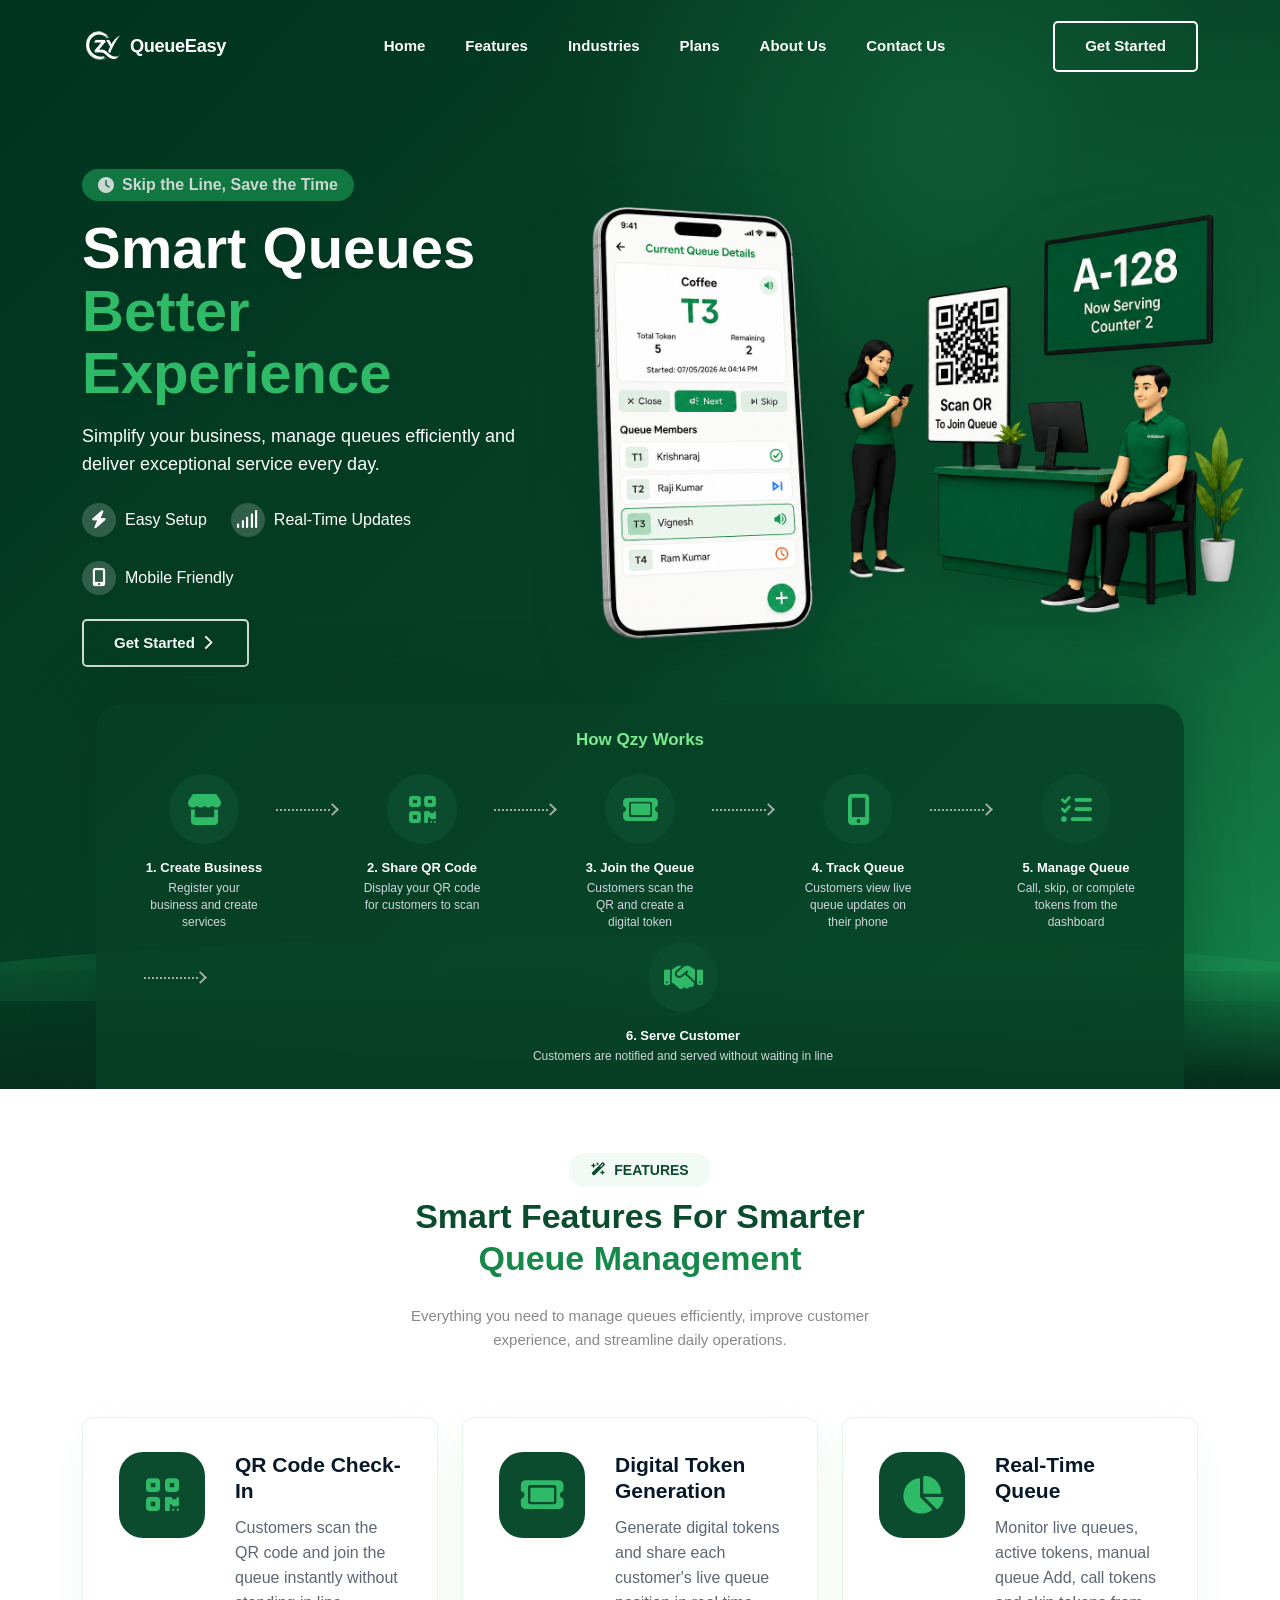
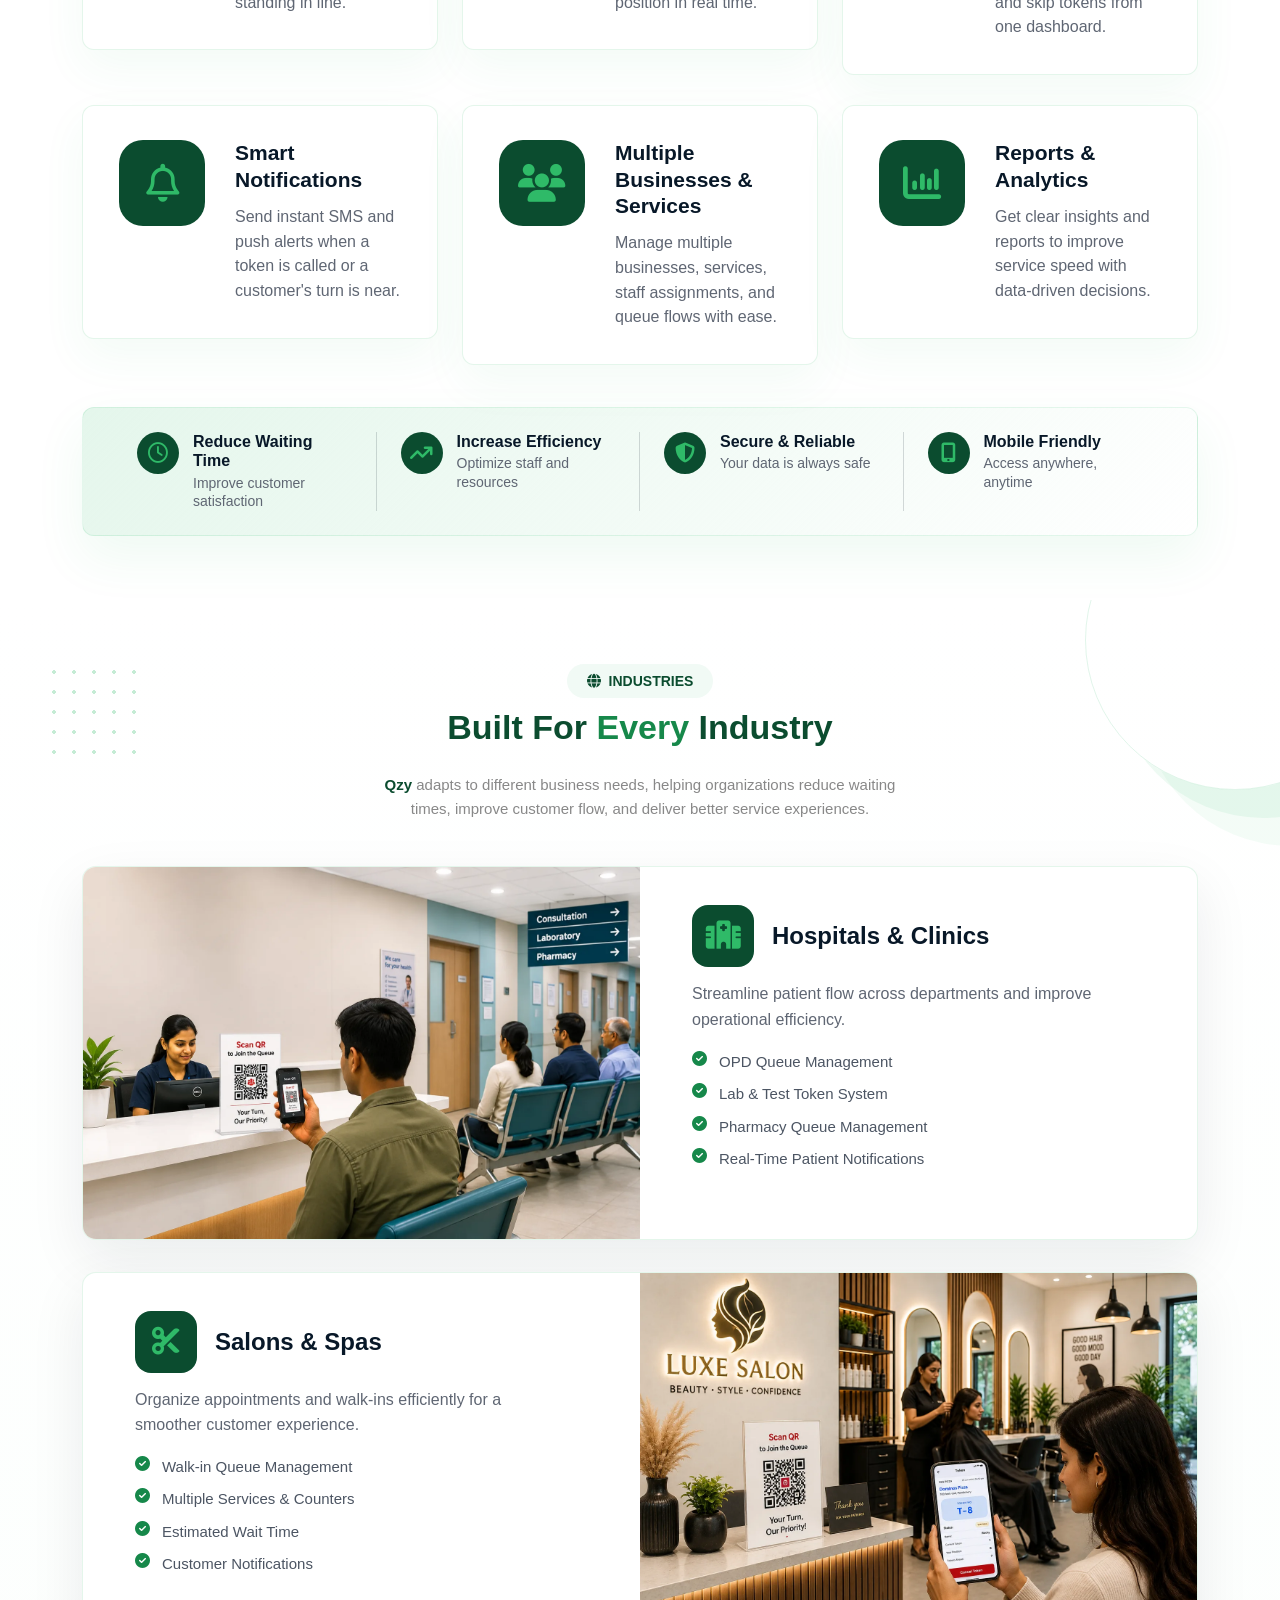
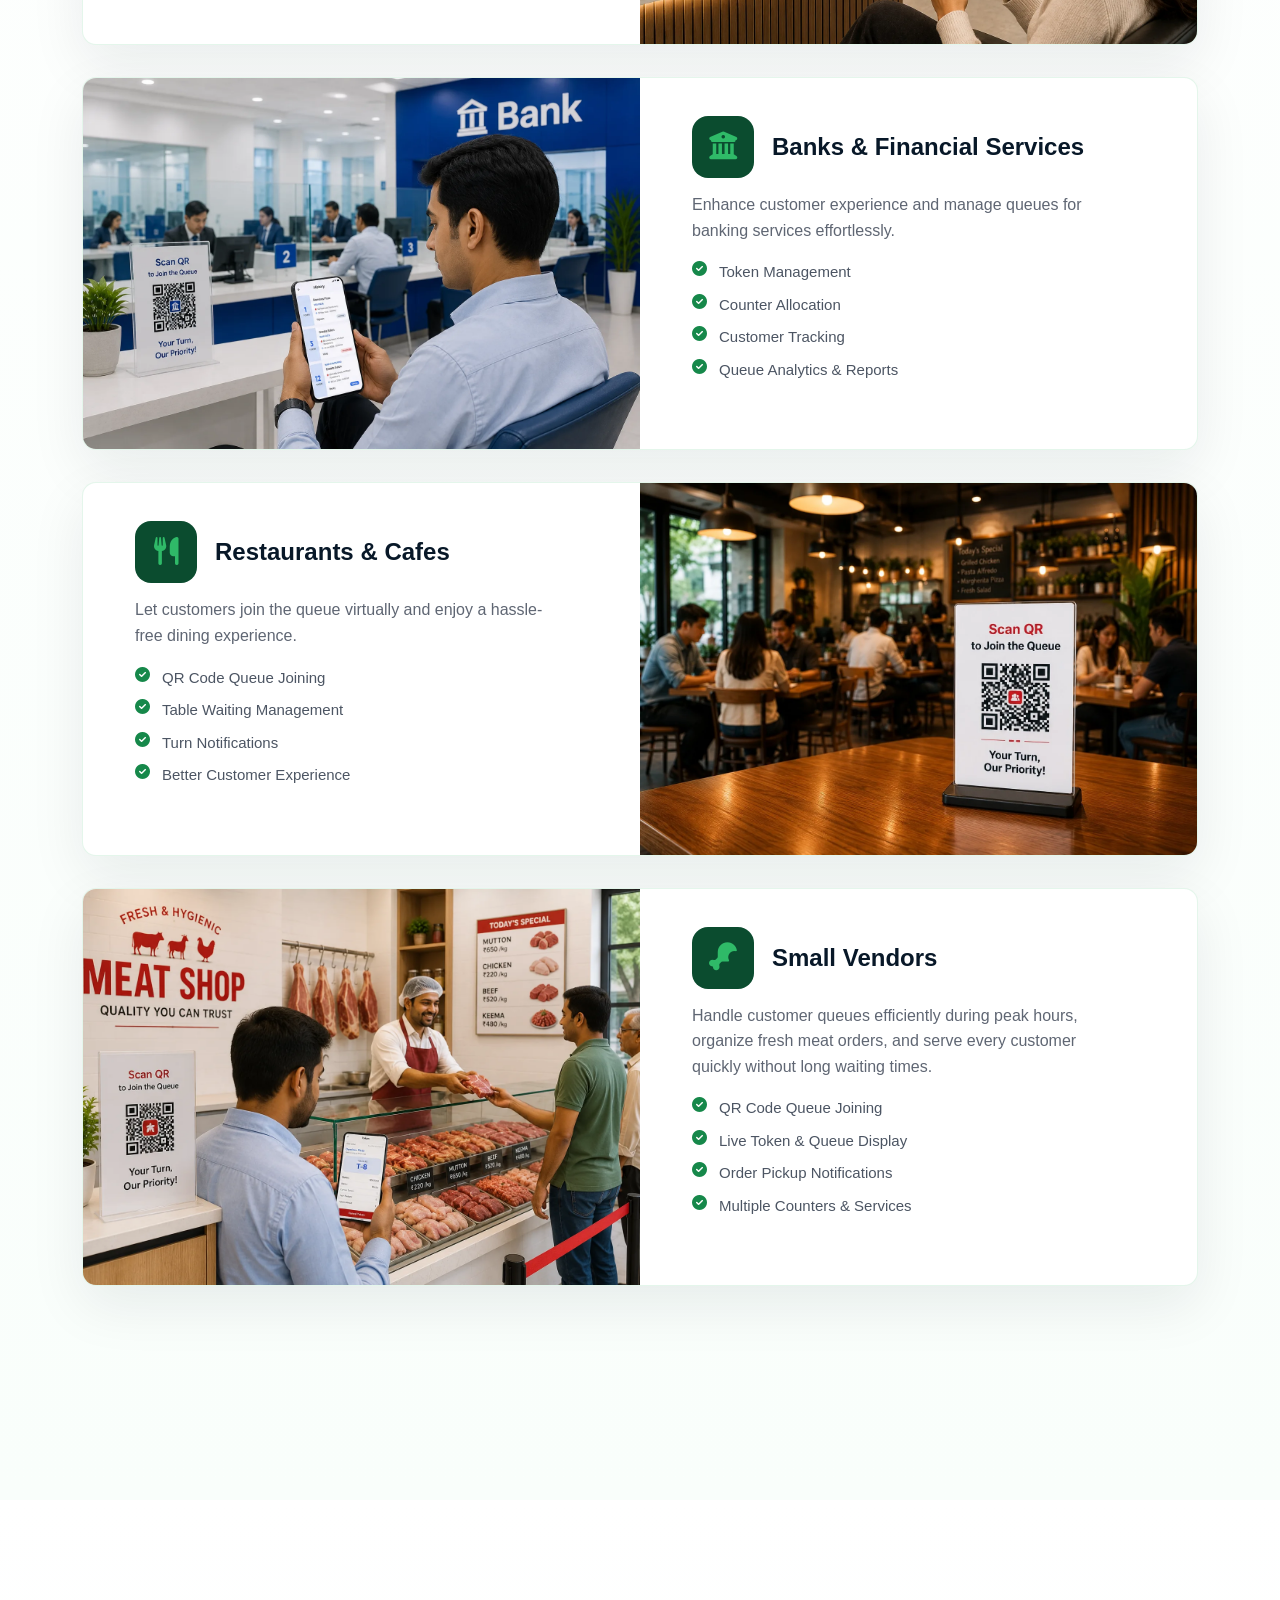
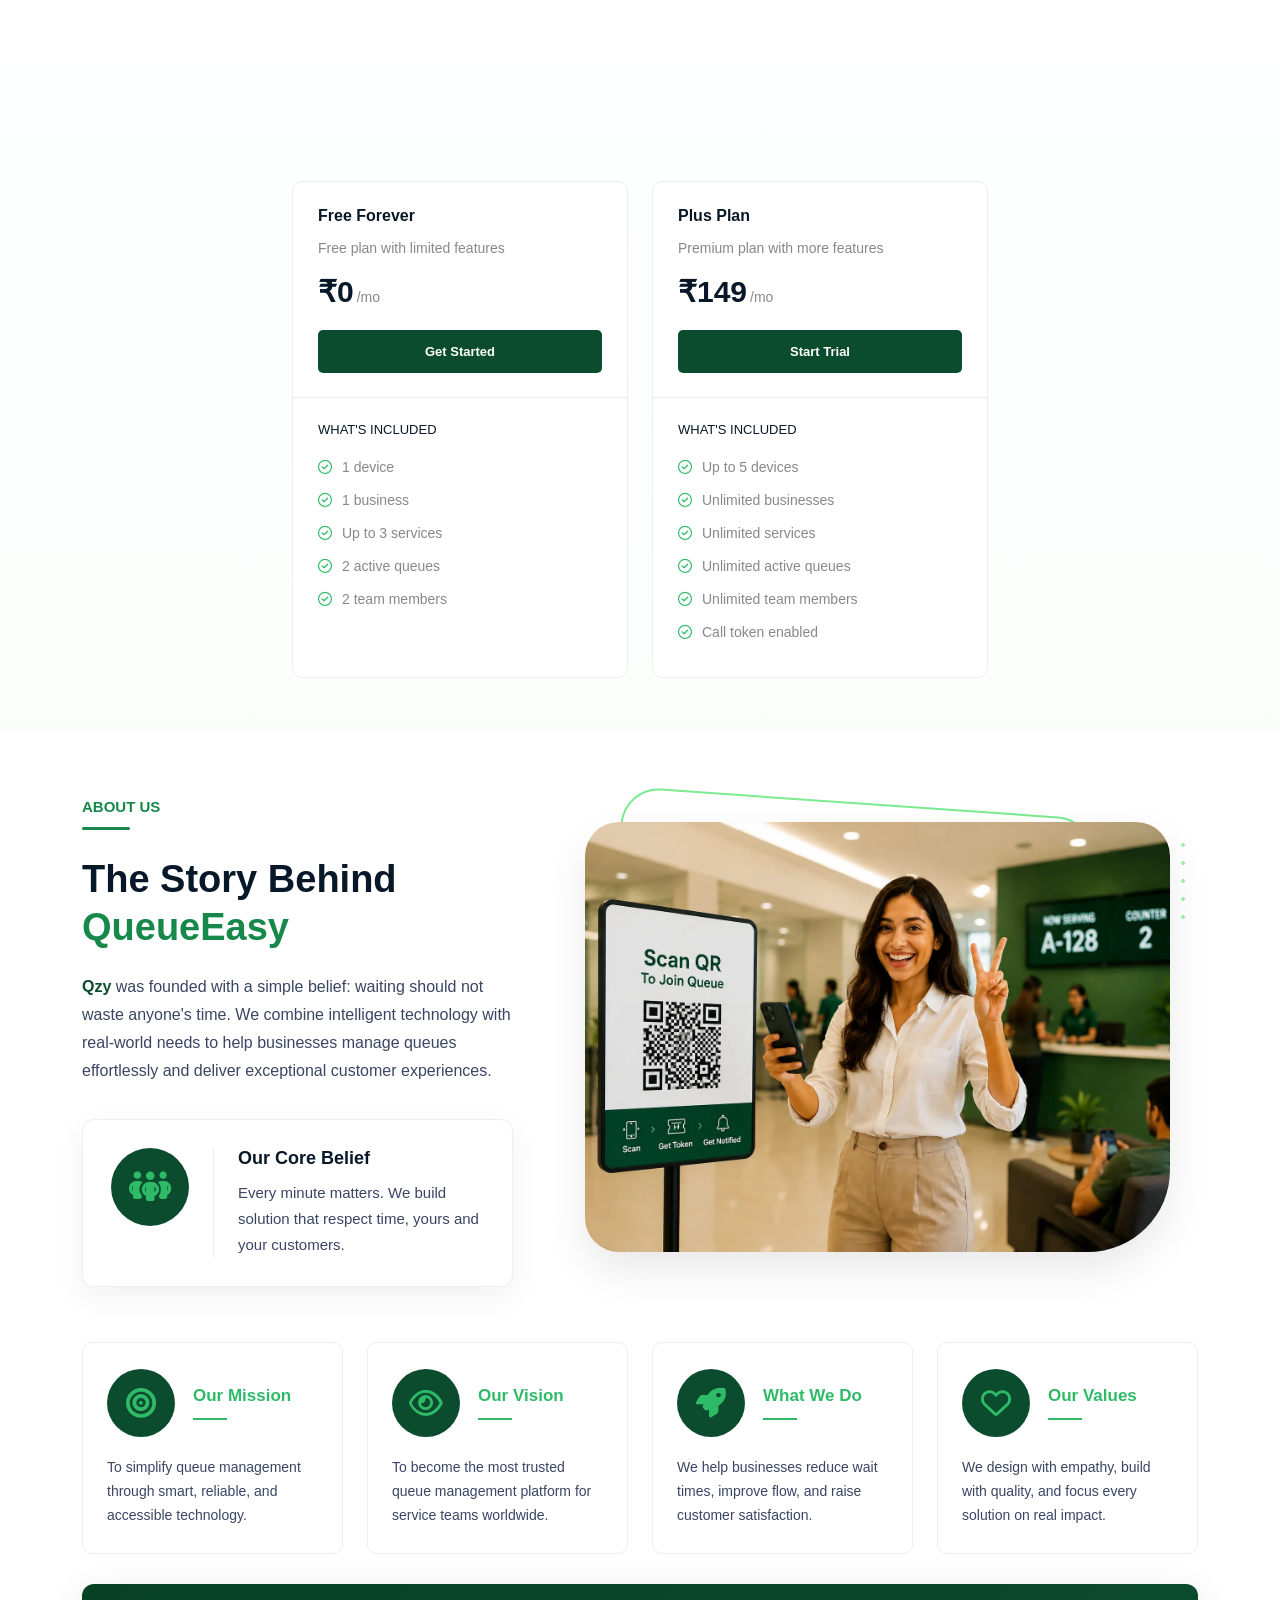
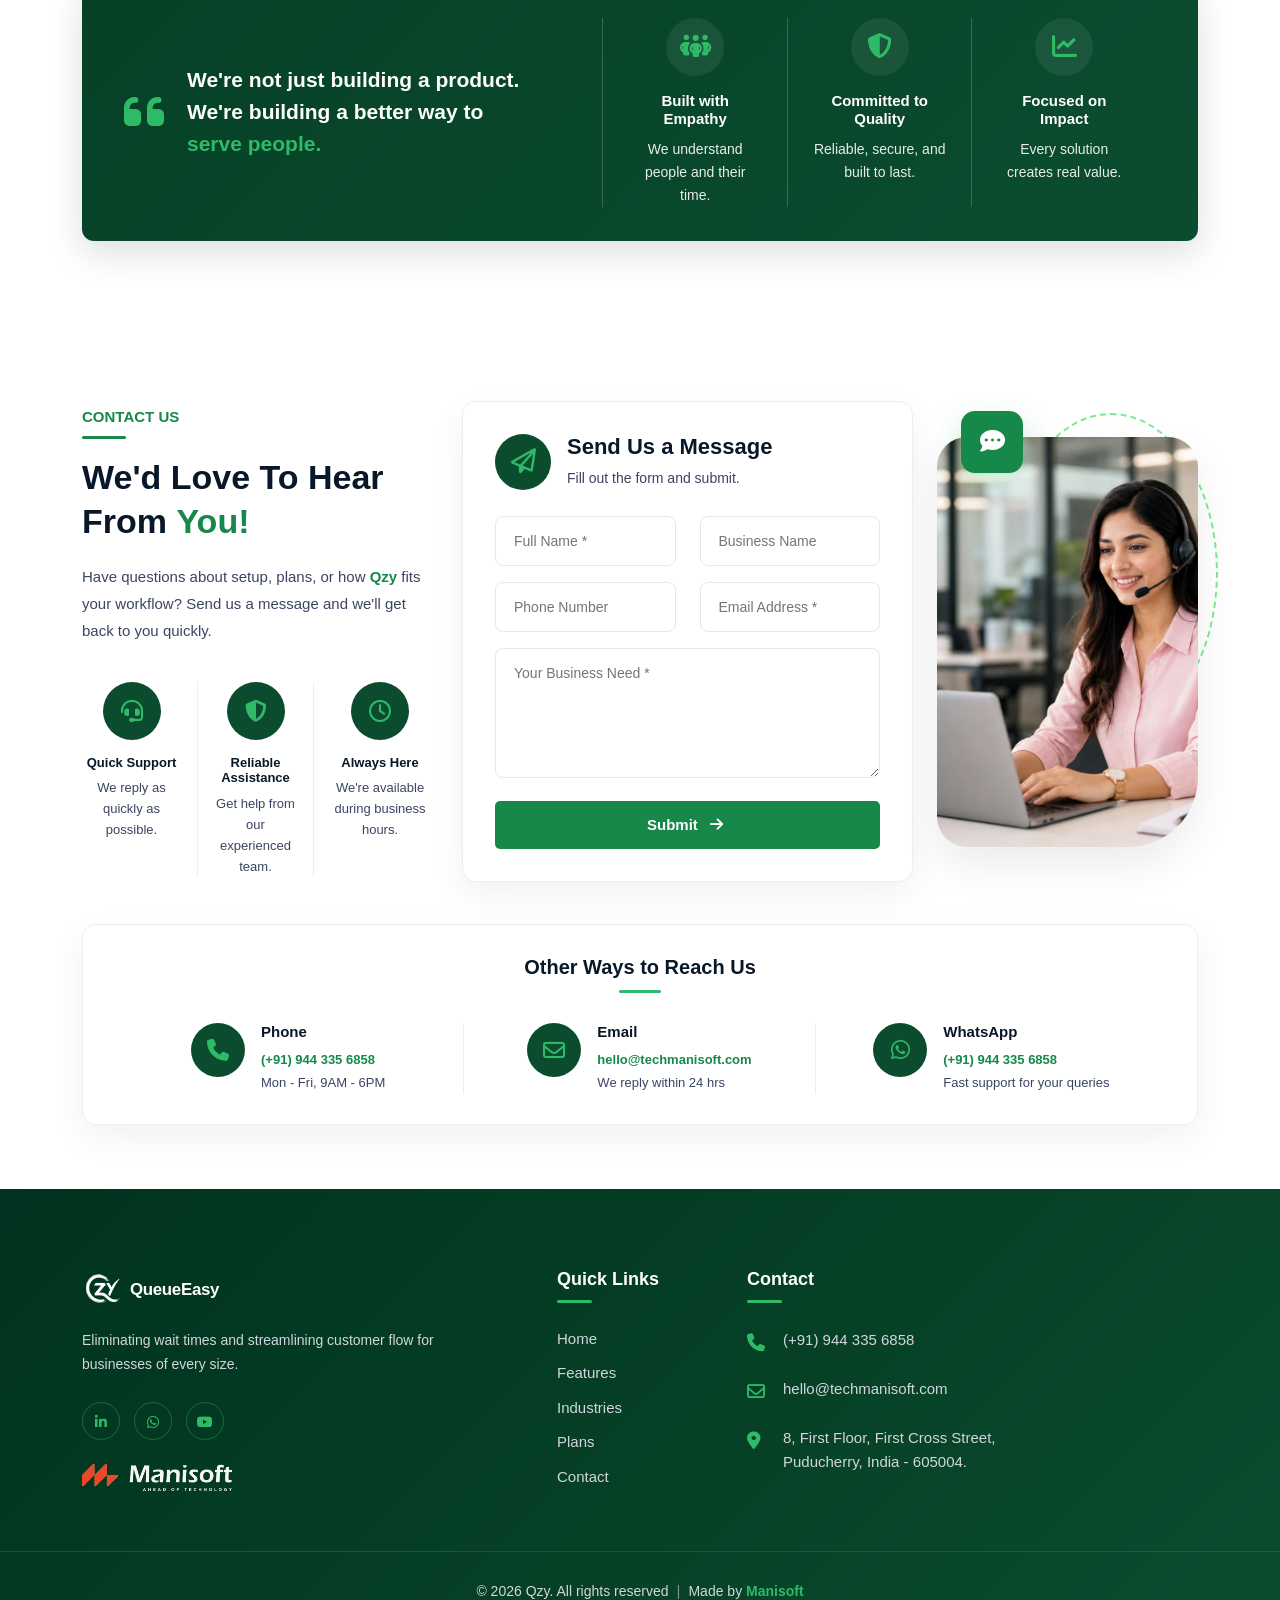
==== commit 3d0ff06b: "no message" ====
--- a/index.html
+++ b/index.html
@@ -652,7 +652,7 @@
                   <i class="fa-regular fa-circle-check"></i> Up to 5 devices
                 </li>
                 <li>
-                  <i class="fa-regular fa-circle-check"></i> Unlimitedbusinesses
+                  <i class="fa-regular fa-circle-check"></i> Unlimited businesses
                 </li>
                 <li>
                   <i class="fa-regular fa-circle-check"></i> Unlimited services
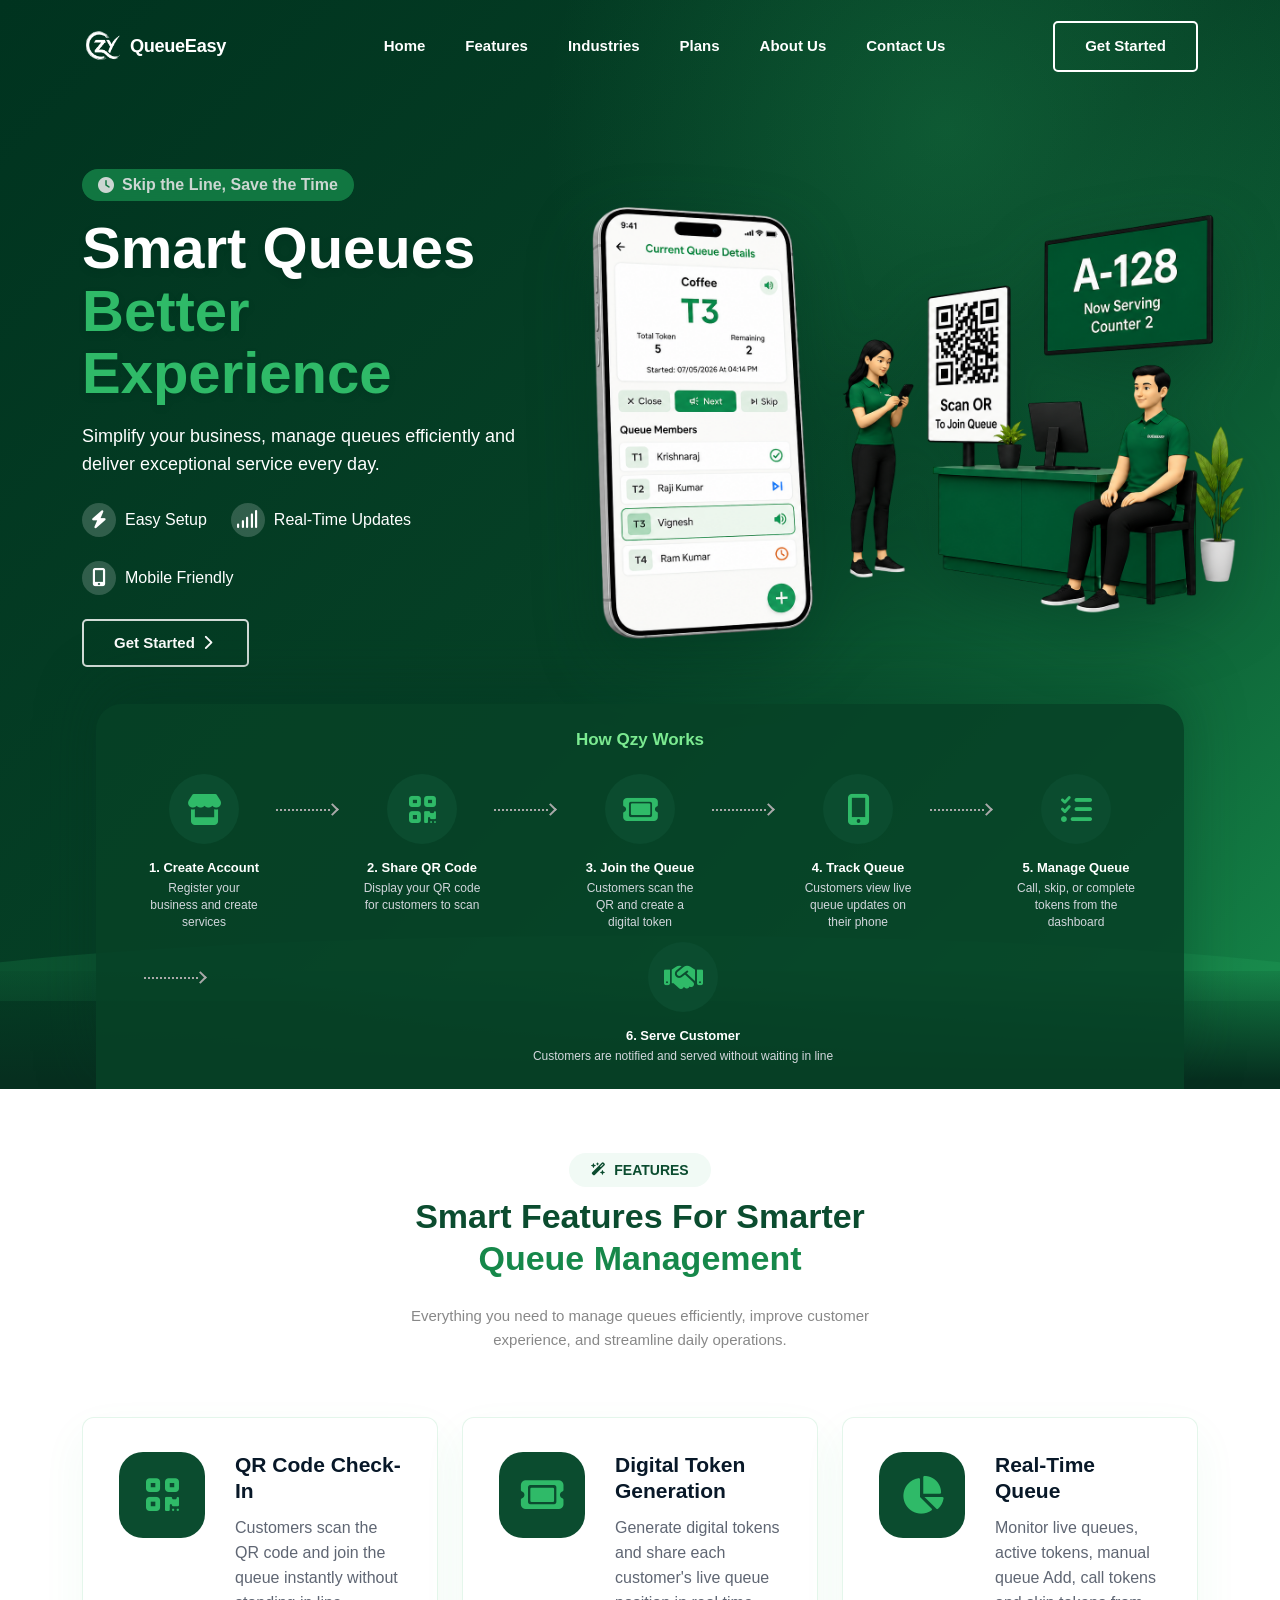
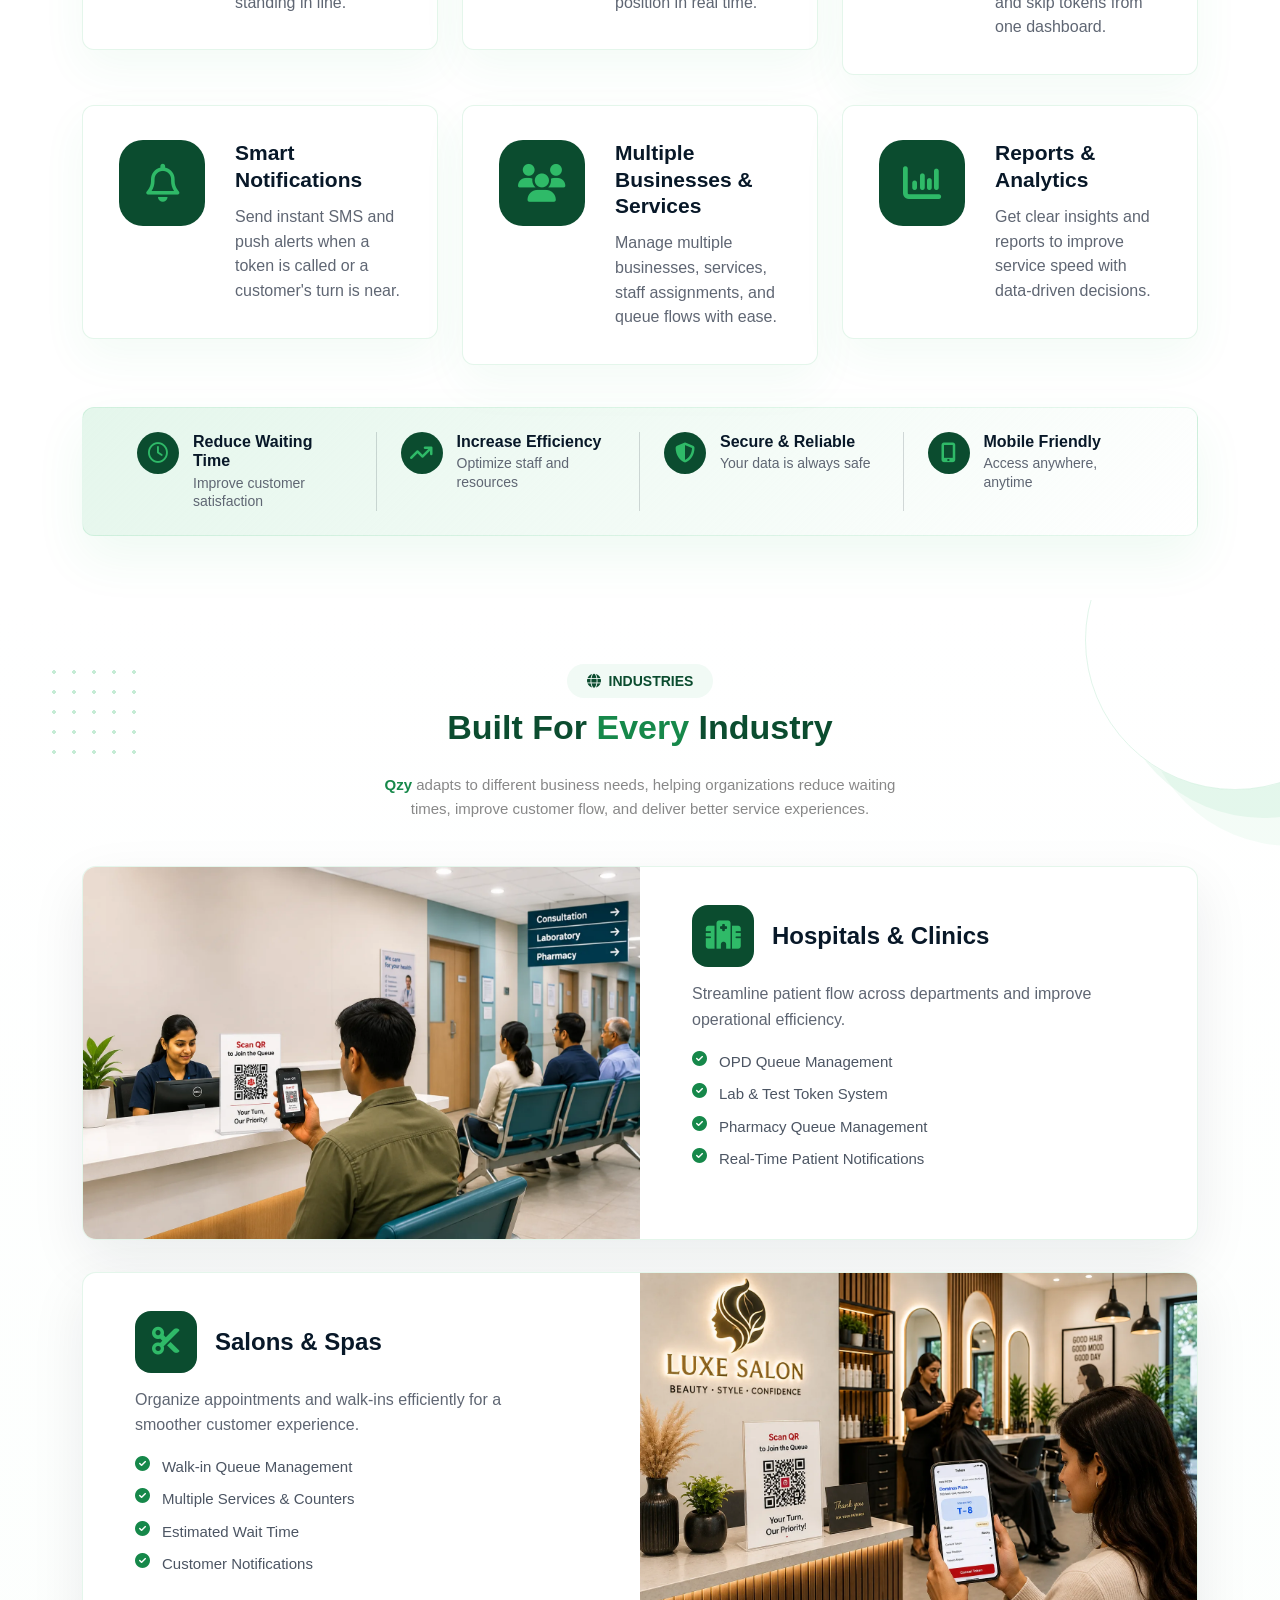
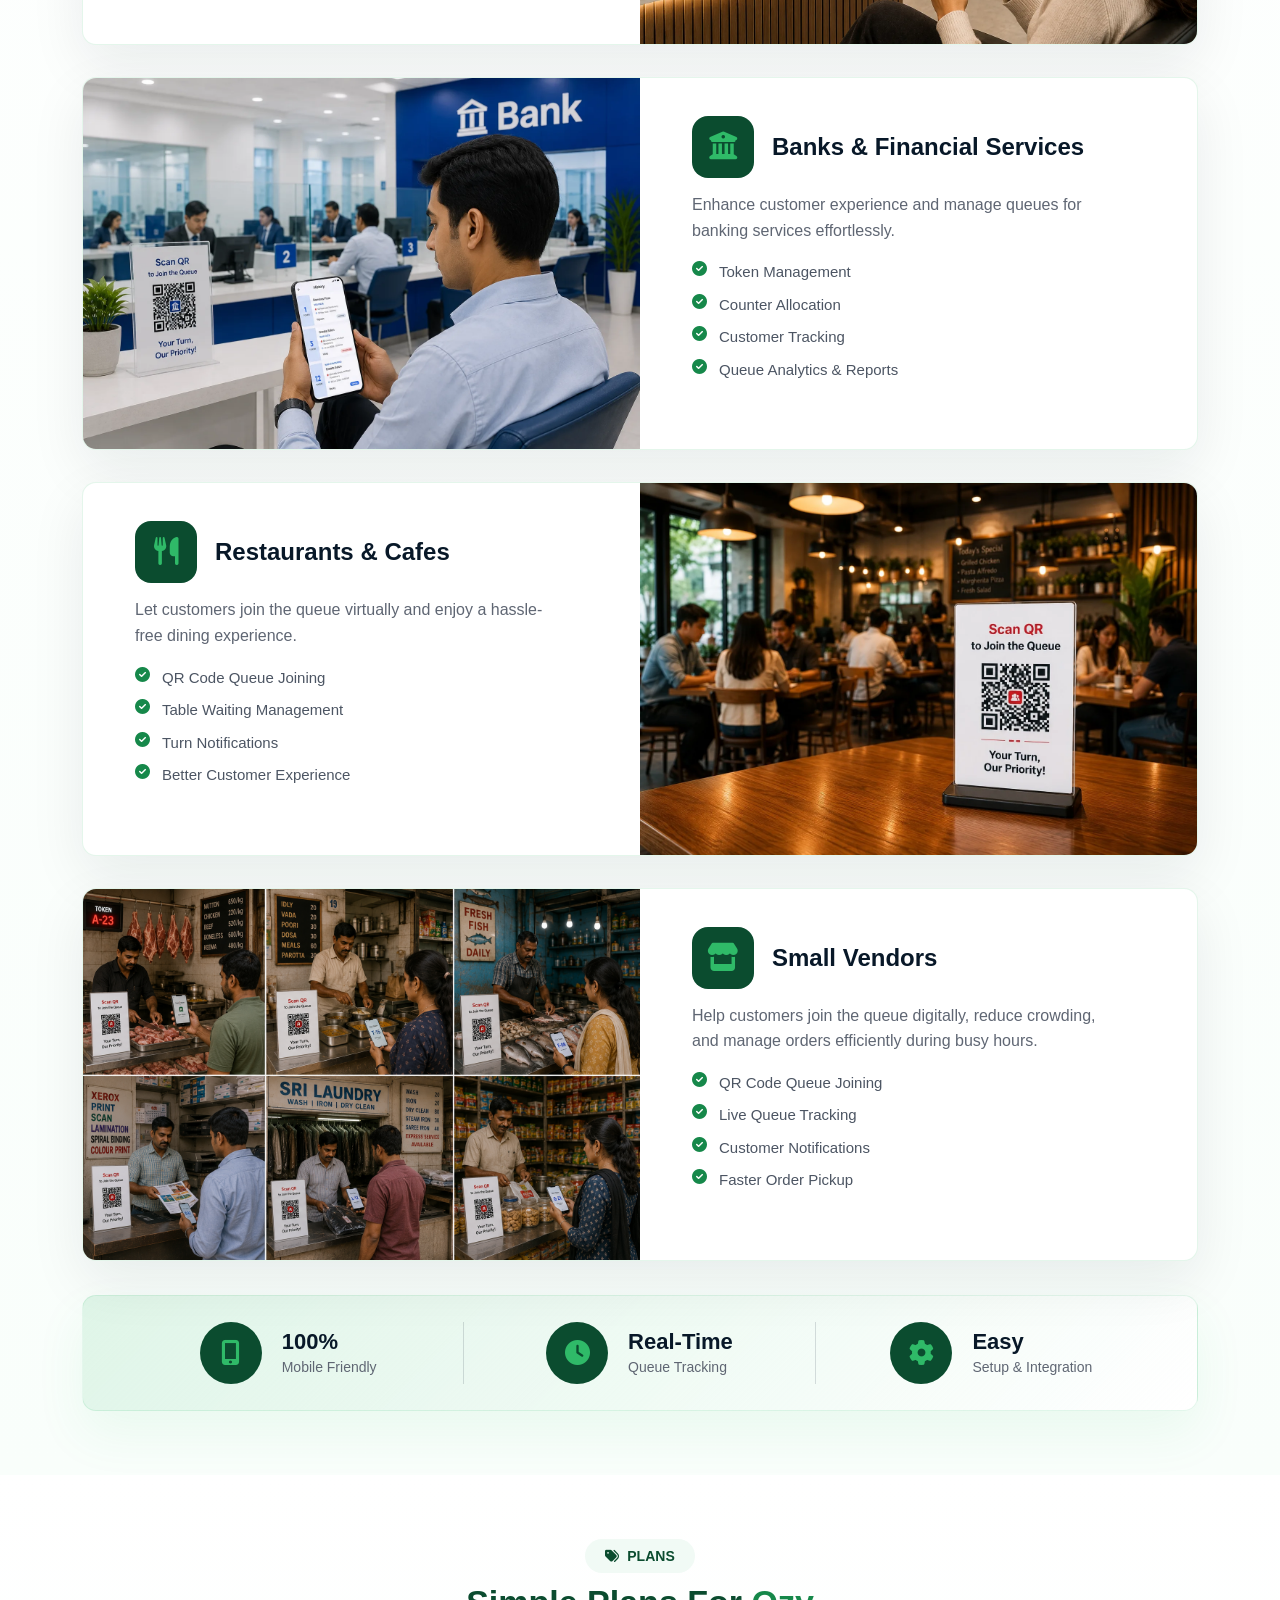
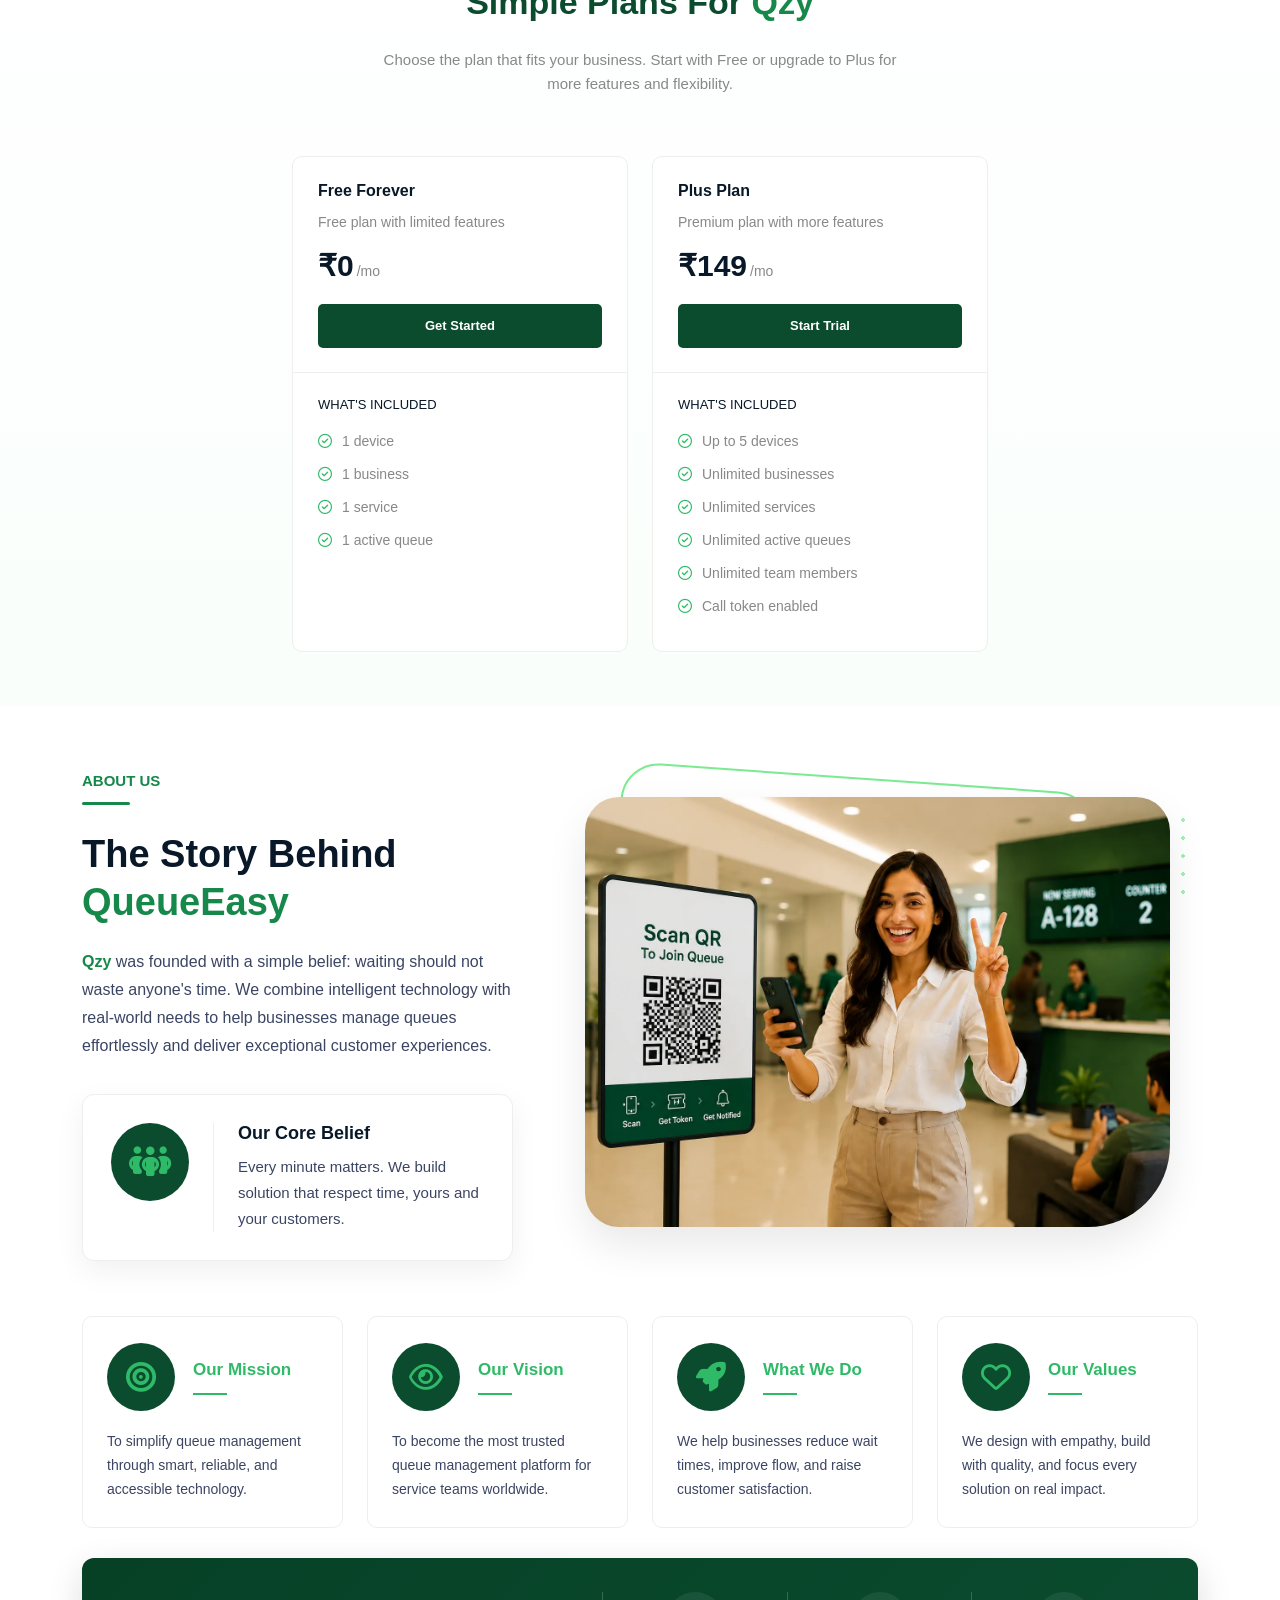
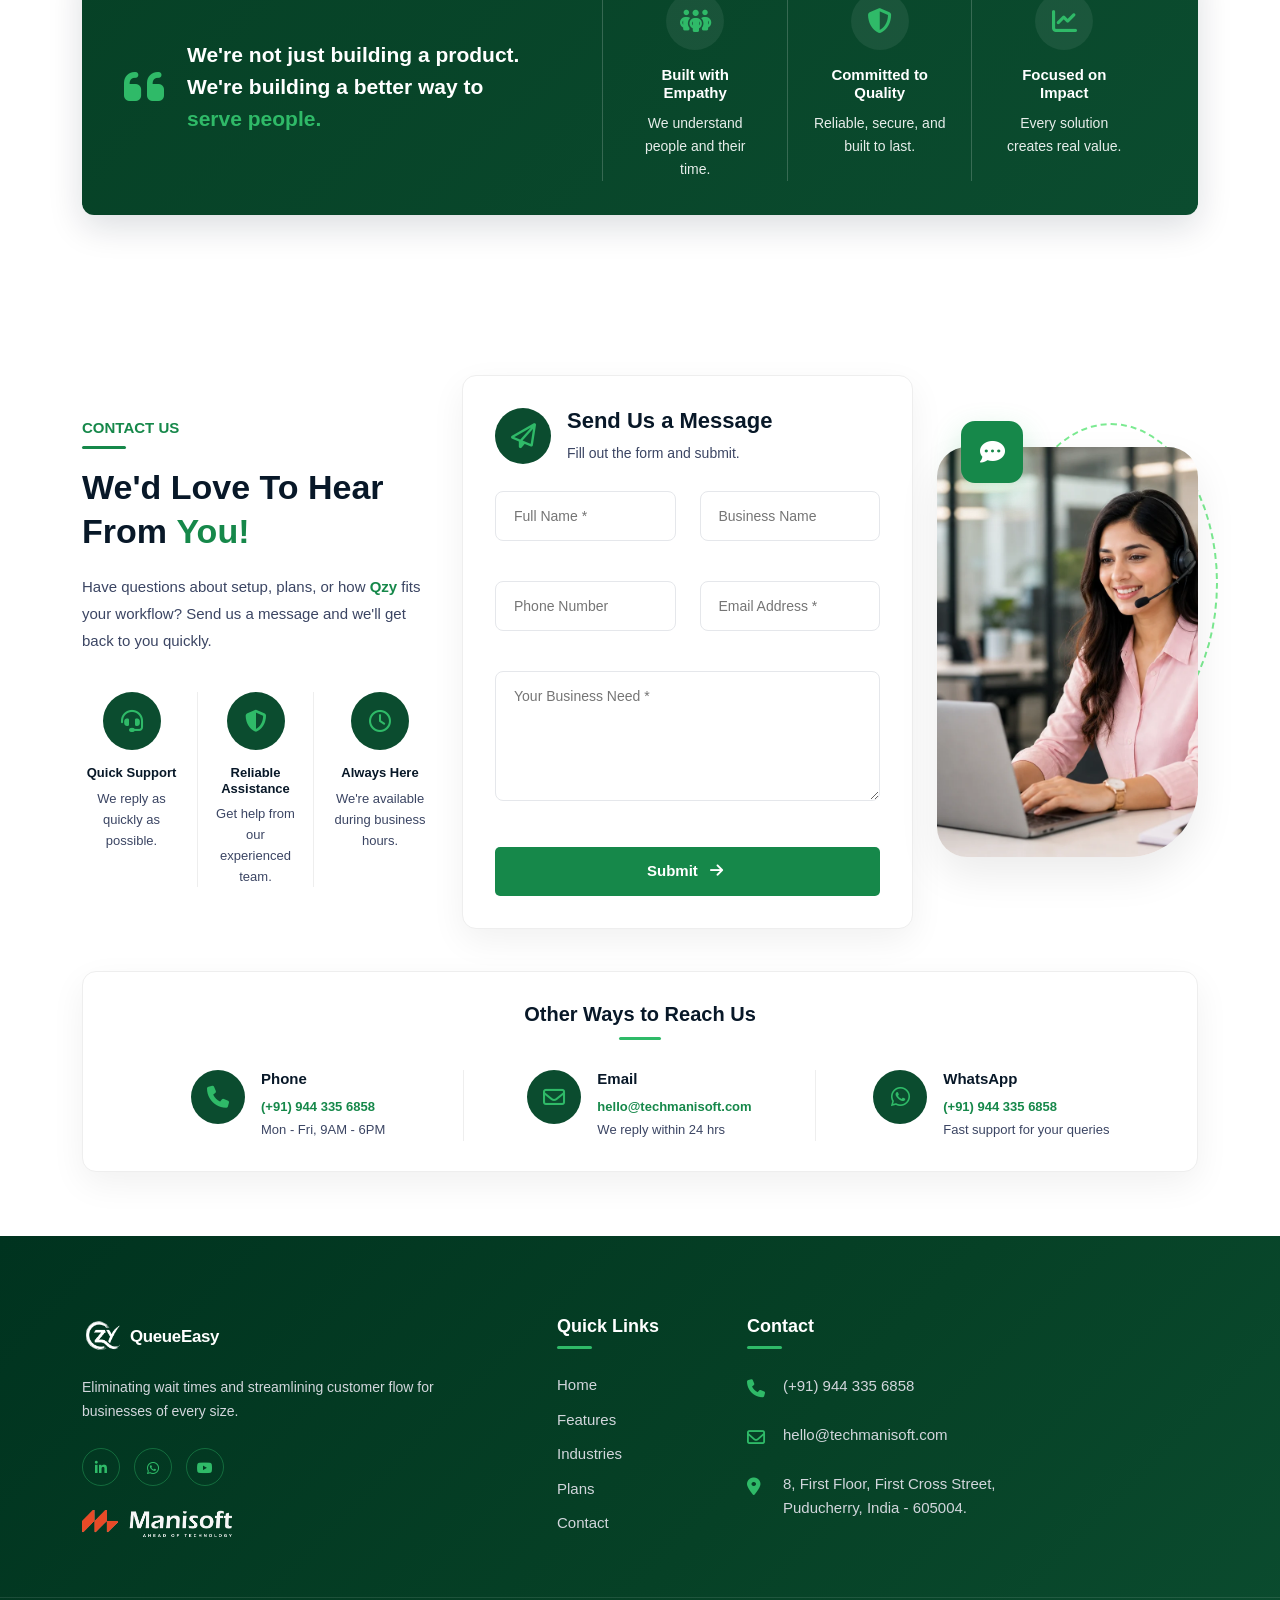
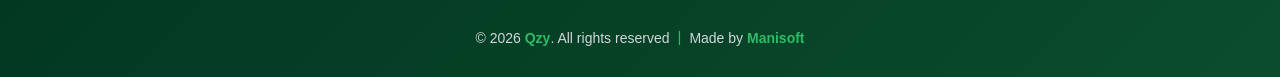
==== commit 082252bf: "Updated the small vendors image, form validation and content feedbacks" ====
--- a/index.html
+++ b/index.html
@@ -156,7 +156,7 @@
                 <div class="mb-3 mx-auto d-flex align-items-center justify-content-center journey-icon-box">
                   <i class="fa-solid fa-store"></i>
                 </div>
-                <h6 class="mb-1 journey-title">1. Create Business</h6>
+                <h6 class="mb-1 journey-title">1. Create Account</h6>
                 <p class="mb-0 journey-desc">
                   Register your business and create services
                 </p>
@@ -514,30 +514,29 @@
 
         <div class="industry-block wow fadeInLeft" data-wow-delay=".4s">
           <div class="industry-image">
-            <img src="assets/images/industries/meat-shop.webp"
+            <img src="assets/images/industries/small-vendors.png"
               alt="Meat shop queue management" />
           </div>
           <div class="industry-content">
             <div class="industry-title">
-              <span><i class="fa-solid fa-drumstick-bite"></i></span>
+              <span><i class="fa-solid fa-store"></i></span>
               <h3>Small Vendors</h3>
             </div>
             <p>
-              Handle customer queues efficiently during peak hours, organize fresh meat orders,
-              and serve every customer quickly without long waiting times.
+              Help customers join the queue digitally, reduce crowding, and manage orders efficiently during busy hours.
             </p>
             <ul>
               <li>
                 <i class="fa-solid fa-circle-check"></i> QR Code Queue Joining
               </li>
               <li>
-                <i class="fa-solid fa-circle-check"></i> Live Token & Queue Display
-              </li>
-              <li>
-                <i class="fa-solid fa-circle-check"></i> Order Pickup Notifications
-              </li>
-              <li>
-                <i class="fa-solid fa-circle-check"></i> Multiple Counters & Services
+                <i class="fa-solid fa-circle-check"></i> Live Queue Tracking
+              </li>
+              <li>
+                <i class="fa-solid fa-circle-check"></i> Customer Notifications
+              </li>
+              <li>
+                <i class="fa-solid fa-circle-check"></i> Faster Order Pickup
               </li>
             </ul>
           </div>
@@ -613,13 +612,10 @@
                 <li><i class="fa-regular fa-circle-check"></i> 1 device</li>
                 <li><i class="fa-regular fa-circle-check"></i> 1 business</li>
                 <li>
-                  <i class="fa-regular fa-circle-check"></i> Up to 3 services
-                </li>
-                <li>
-                  <i class="fa-regular fa-circle-check"></i> 2 active queues
-                </li>
-                <li>
-                  <i class="fa-regular fa-circle-check"></i> 2 team members
+                  <i class="fa-regular fa-circle-check"></i> 1 service
+                </li>
+                <li>
+                  <i class="fa-regular fa-circle-check"></i> 1 active queue
                 </li>
               </ul>
               <!-- End Table List -->
@@ -846,7 +842,8 @@
               <div class="row">
                 <div class="col-md-6 col-12">
                   <div class="form-group">
-                    <input type="text" id="contactName" name="fullName" placeholder="Full Name *" required />
+                    <input type="text" id="contactName" name="fullName" placeholder="Full Name *" />
+                    <small class="error-message" id="nameError"></small>
                   </div>
                 </div>
                 <div class="col-md-6 col-12">
@@ -857,16 +854,19 @@
                 <div class="col-md-6 col-12">
                   <div class="form-group">
                     <input type="tel" id="contactPhone" name="phoneNumber" placeholder="Phone Number" />
+                    <small class="error-message" id="phoneError"></small>
                   </div>
                 </div>
                 <div class="col-md-6 col-12">
                   <div class="form-group">
-                    <input type="email" id="contactEmail" name="emailAddress" placeholder="Email Address *" required />
+                    <input type="email" id="contactEmail" name="emailAddress" placeholder="Email Address *" />
+                    <small class="error-message" id="emailError"></small>
                   </div>
                 </div>
                 <div class="col-12">
                   <div class="form-group">
-                    <textarea id="contactMessage" name="message" rows="6" placeholder="Your Business Need *" required></textarea>
+                    <textarea id="contactMessage" name="message" rows="6" placeholder="Your Business Need *"></textarea>
+                    <small class="error-message" id="messageError"></small>
                   </div>
                 </div>
                 <div class="col-12">
@@ -1010,7 +1010,7 @@
     <div class="footer-bottom">
       <div class="container">
         <div class="footer-bottom-inner">
-          <p>&copy; 2026 Qzy. All rights reserved</p>
+          <p>&copy; 2026 <span class="brand-name">Qzy</span>. All rights reserved</p>
           <span class="p-2">|</span>
           <p>Made by <a href="https://techmanisoft.com" target="_blank">Manisoft</a></p>
         </div>
--- a/assets/css/main.css
+++ b/assets/css/main.css
@@ -61,7 +61,7 @@
 }
 
 .brand-name {
-  color: var(--color-brand-panel);
+  color: var(--color-brand-medium);
   font-weight: 700;
 }
 
@@ -4000,6 +4000,19 @@
   line-height: 22px;
 }
 
+.error-message{
+  display:block;
+  color:#dc3545;
+  font-size:13px;
+  margin-top:6px;
+  min-height:18px;
+}
+
+.form-group input.error,
+.form-group textarea.error{
+  border:1px solid #dc3545 !important;
+}
+
 @media only screen and (min-width: 768px) and (max-width: 991px) {
   .contact-us {
     padding-top: 52px;
@@ -4477,6 +4490,10 @@
   flex-wrap: wrap;
 }
 
+.footer .footer-bottom .footer-bottom-inner span {
+  color: var(--color-brand-primary);
+}
+
 @media (max-width: 767px) {
   .footer .footer-bottom .footer-bottom-inner {
     justify-content: flex-start;
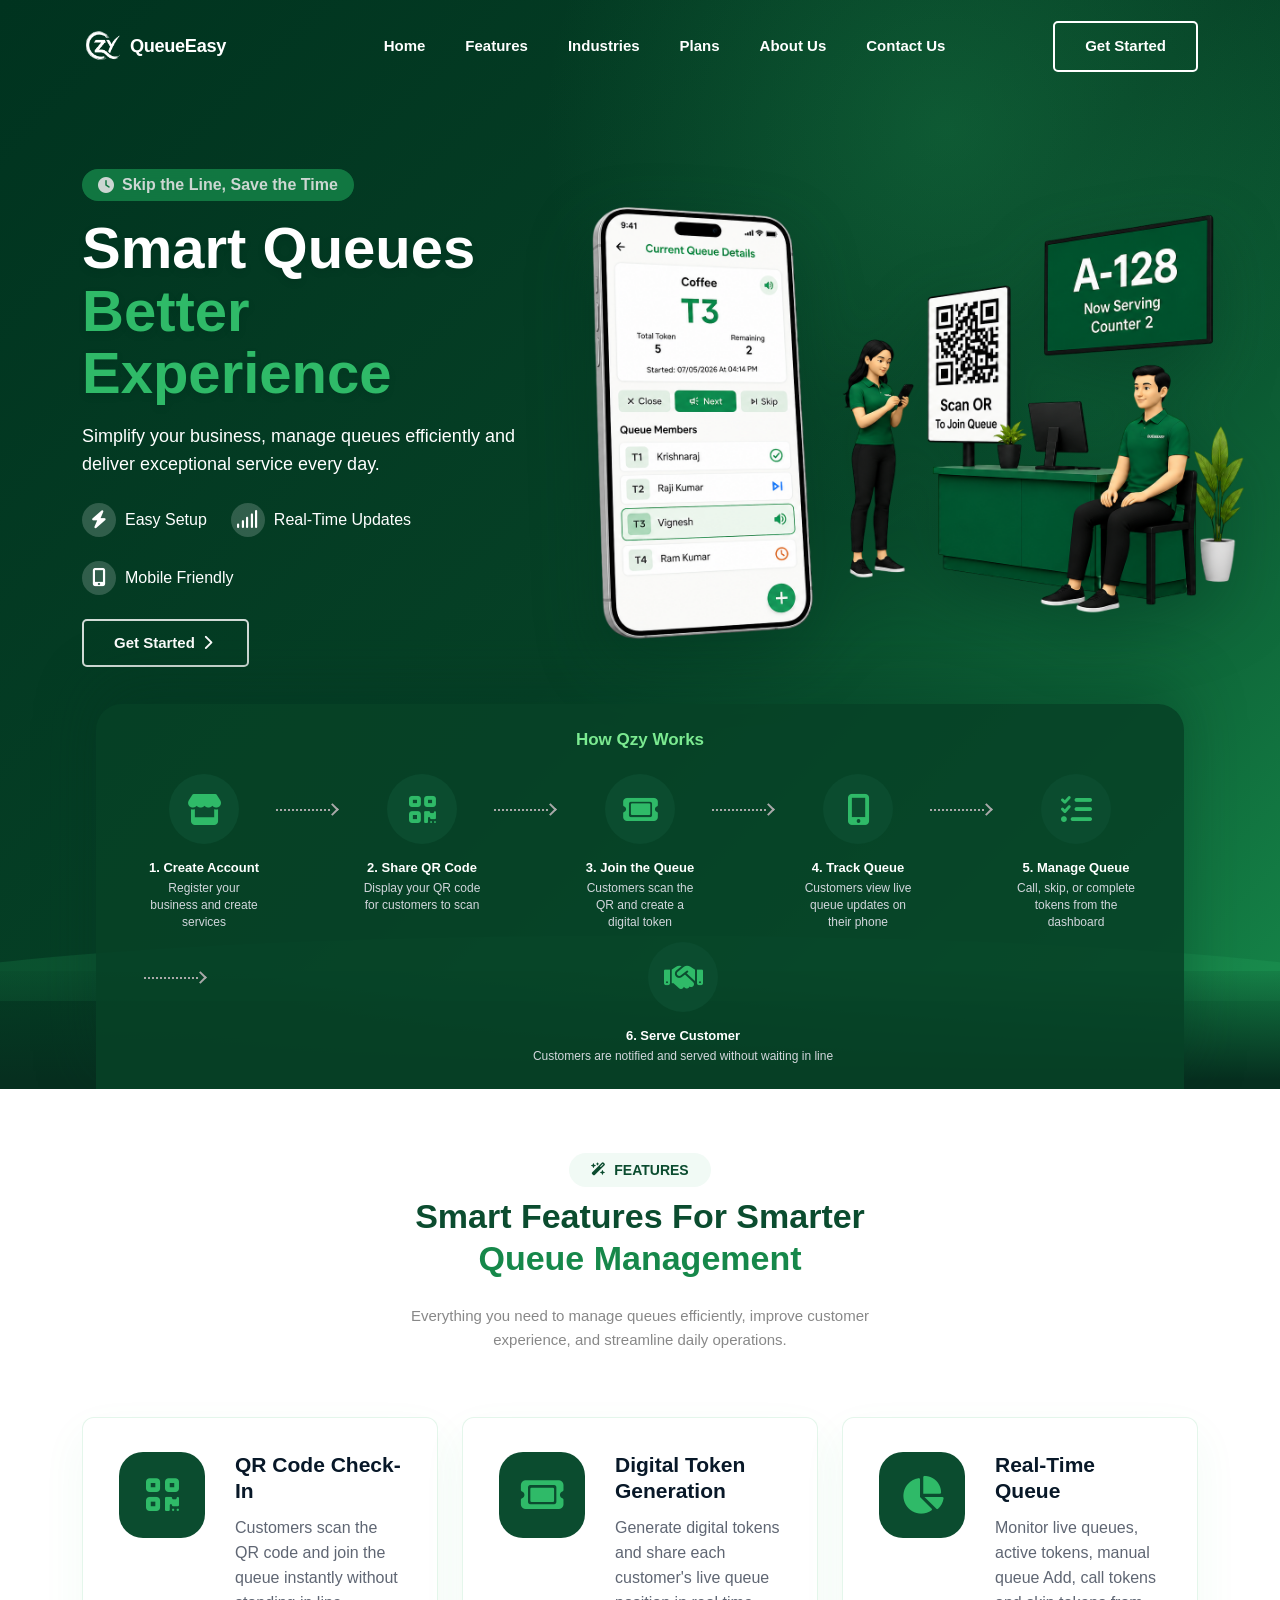
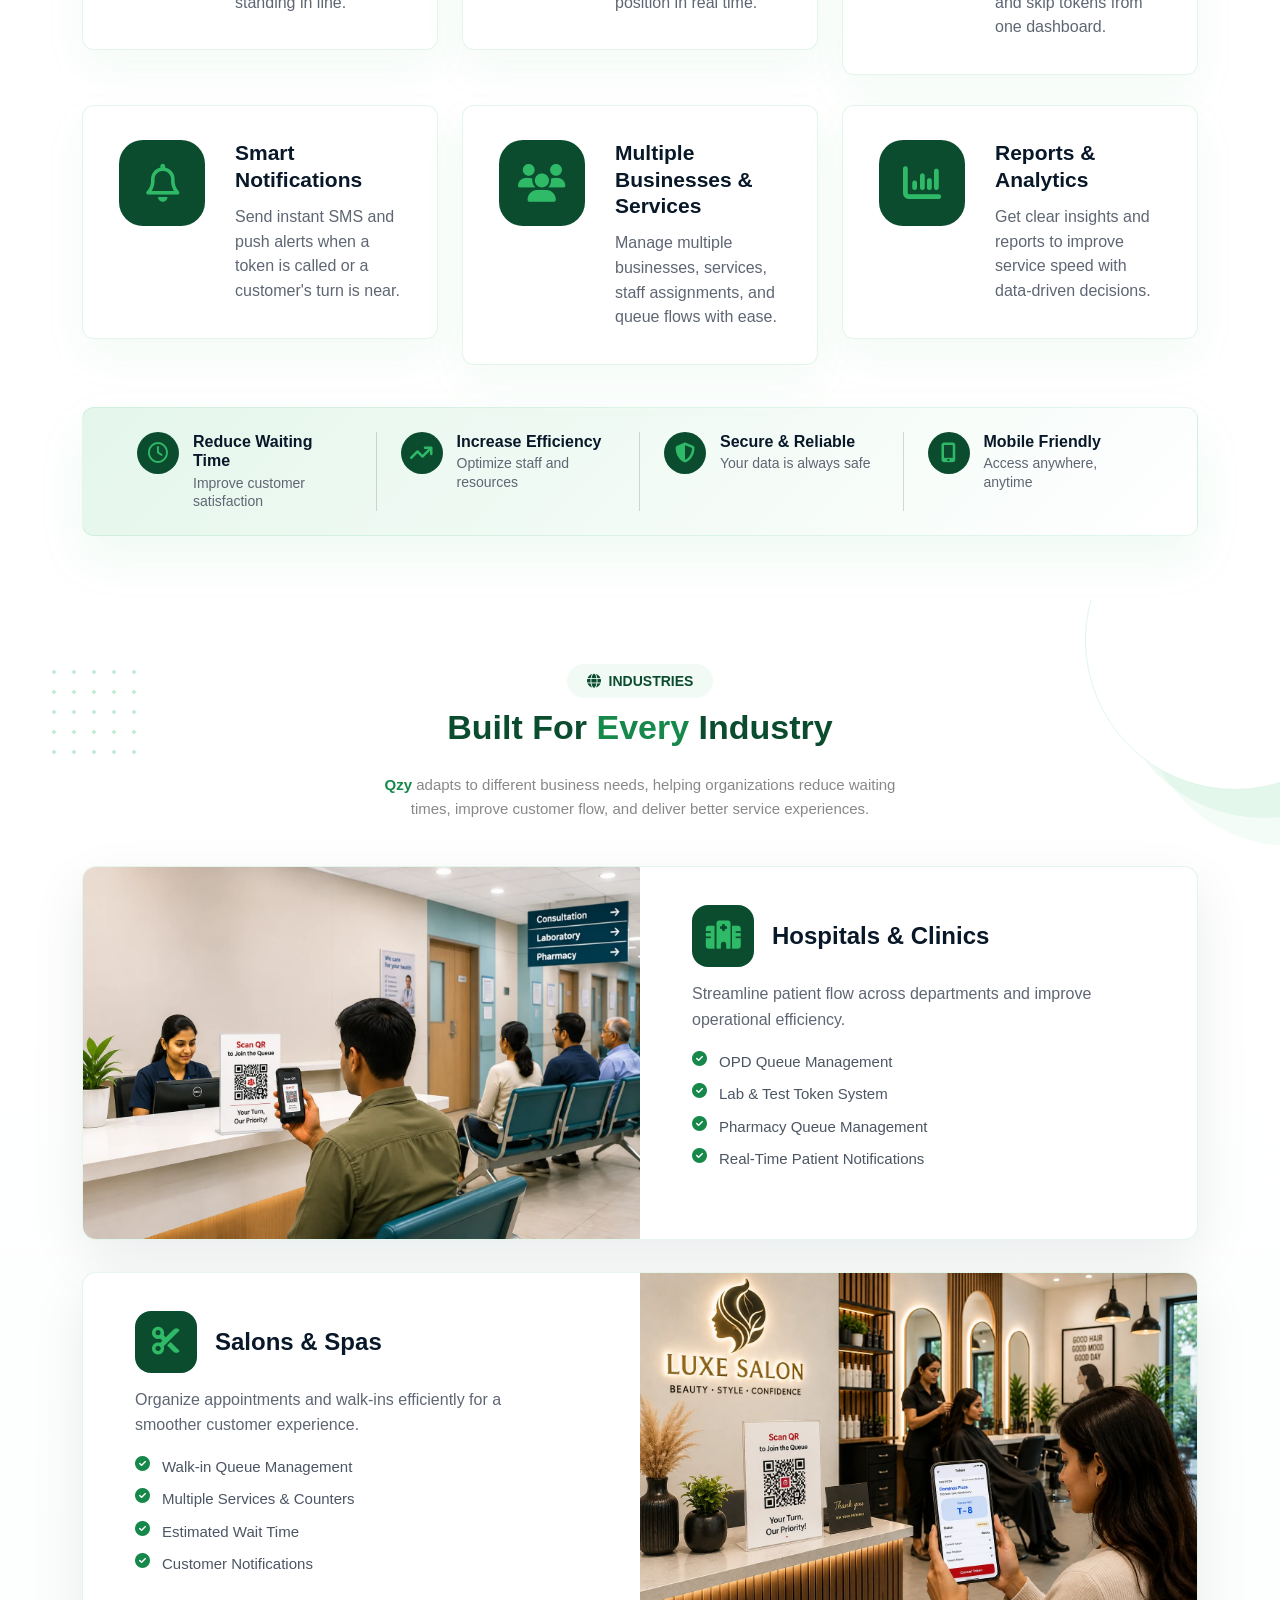
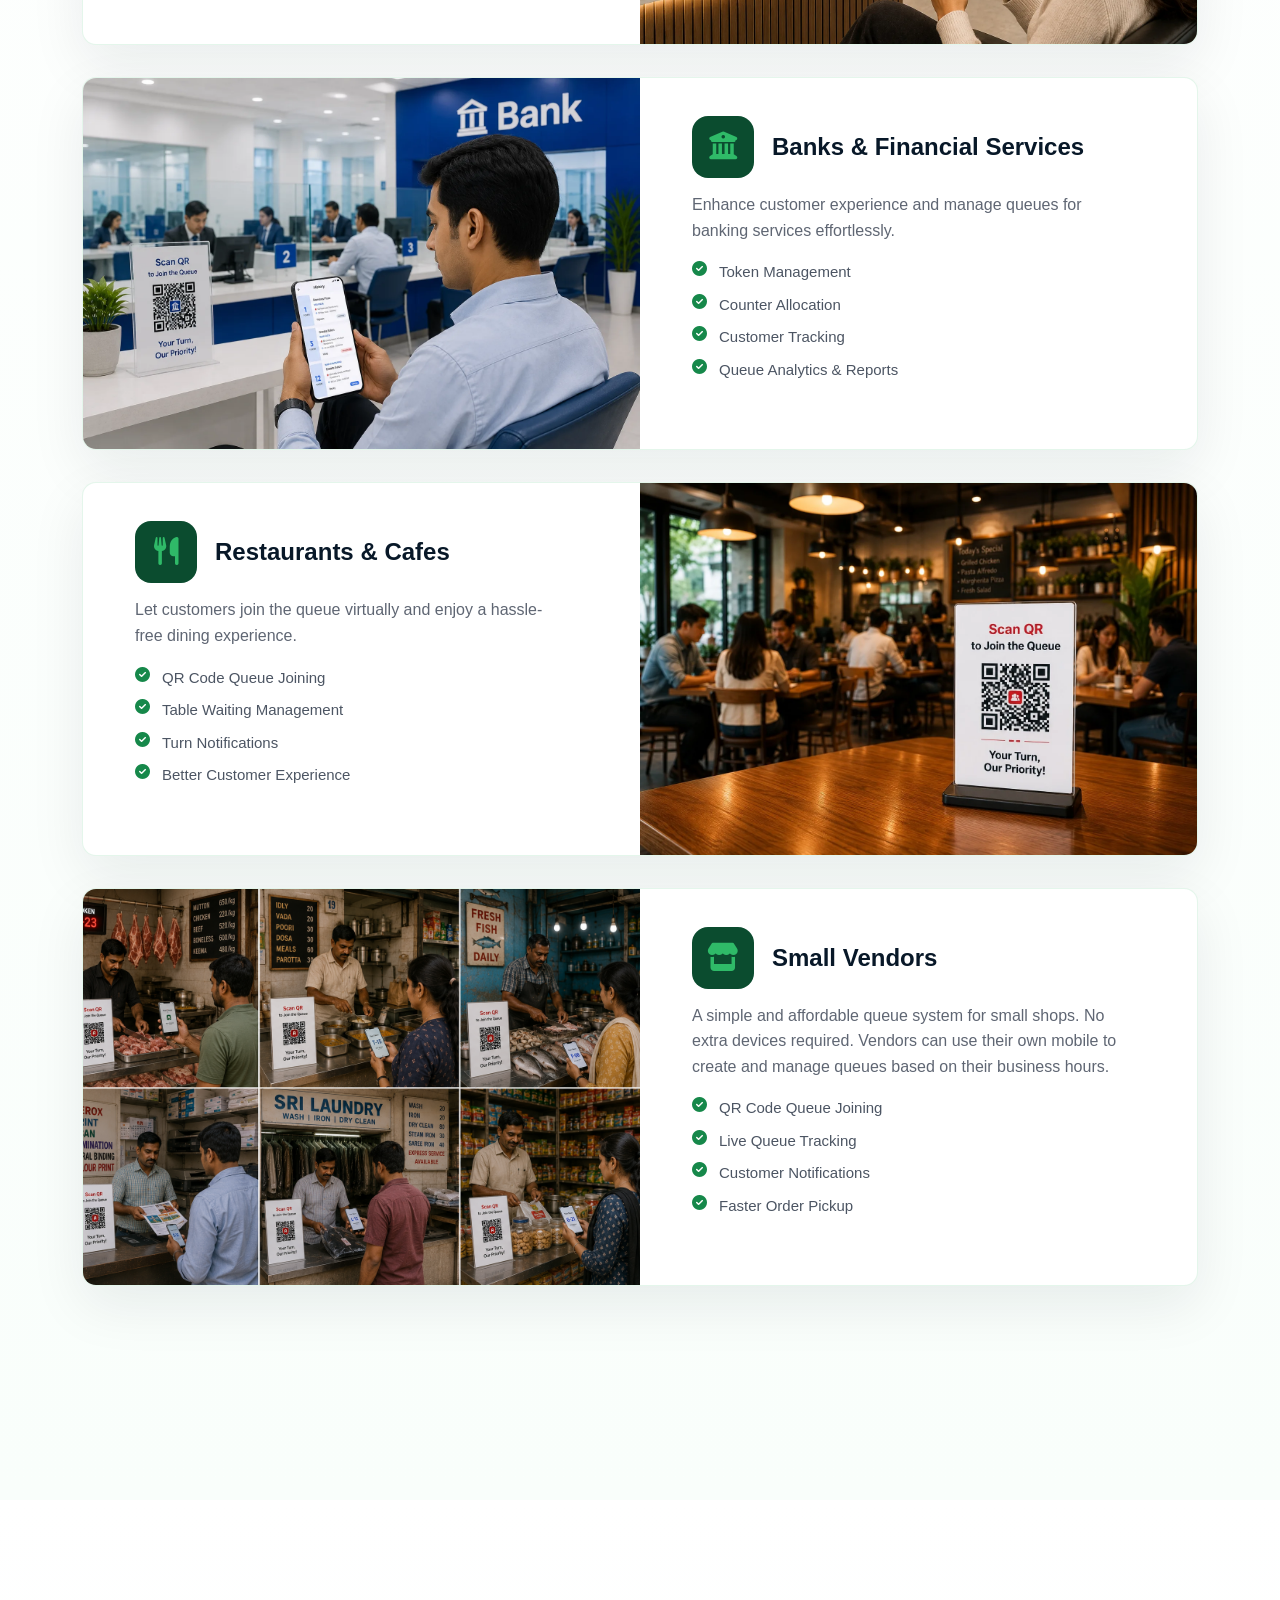
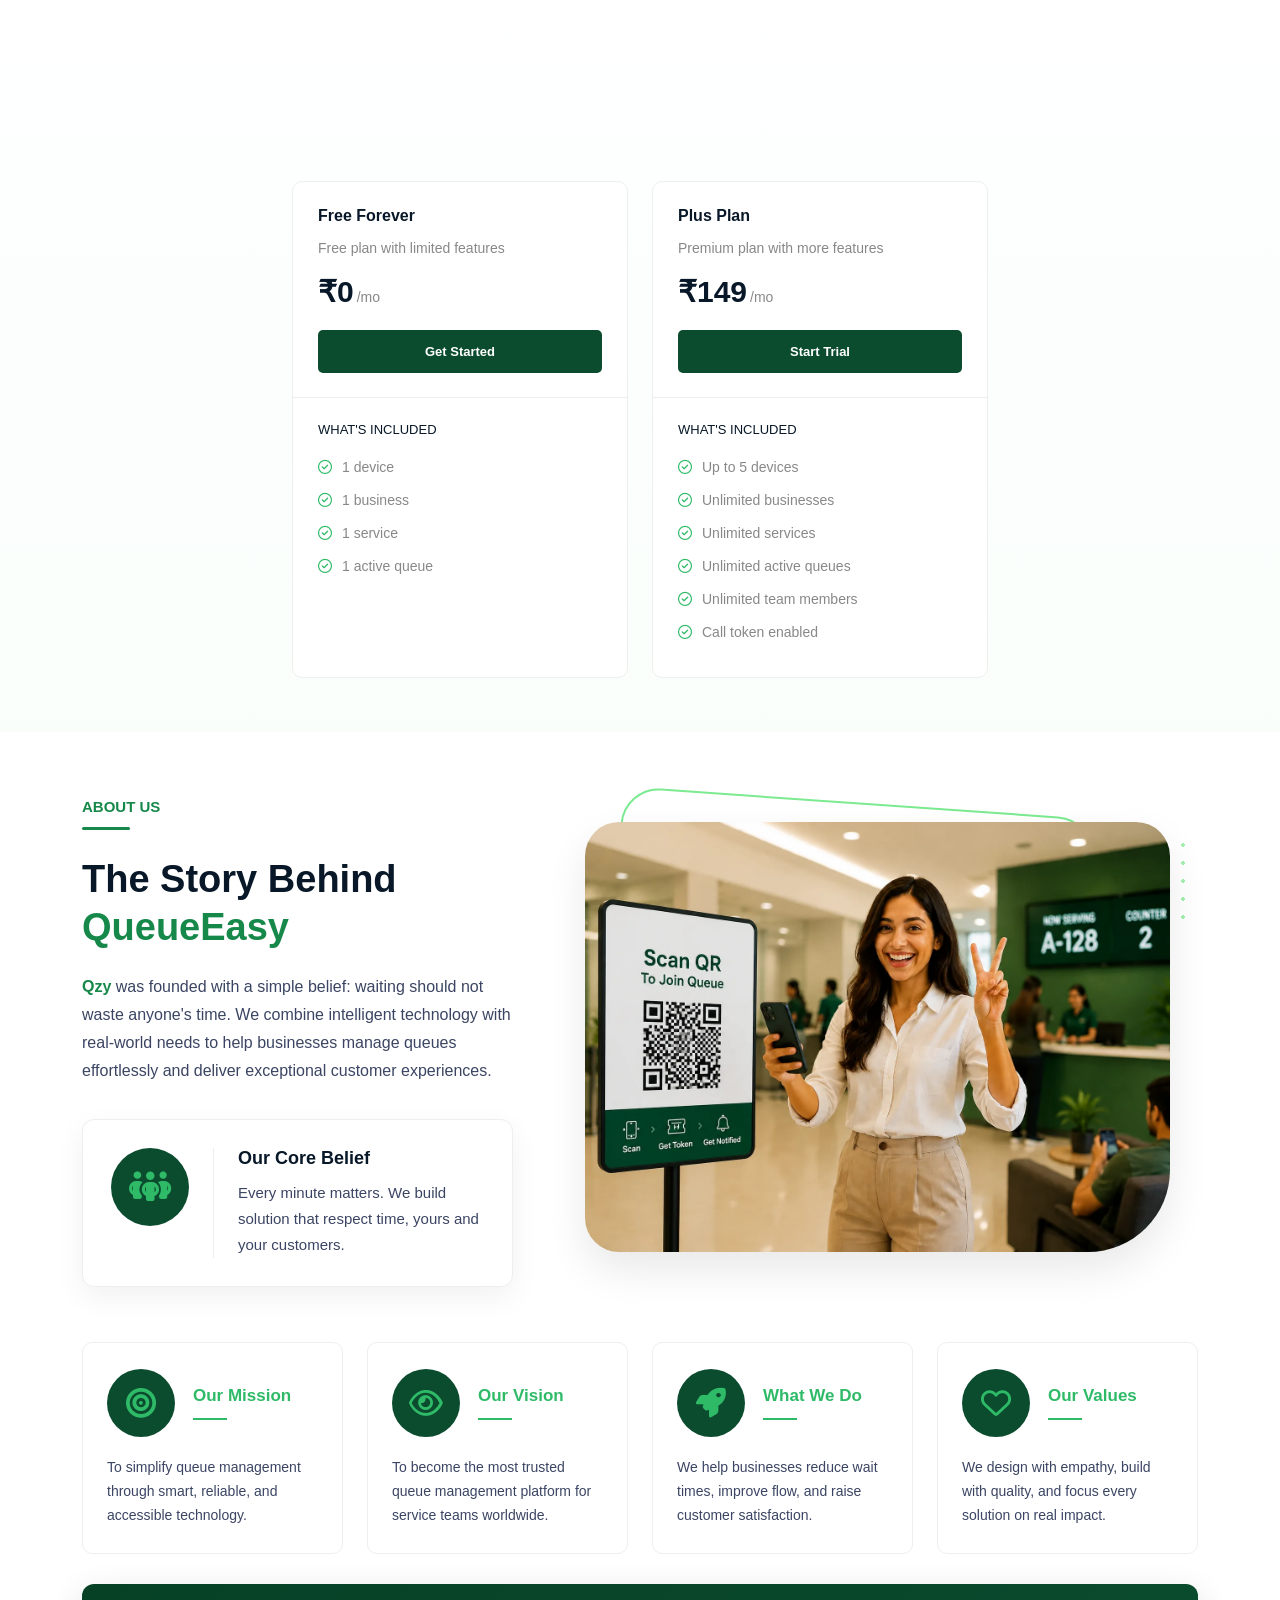
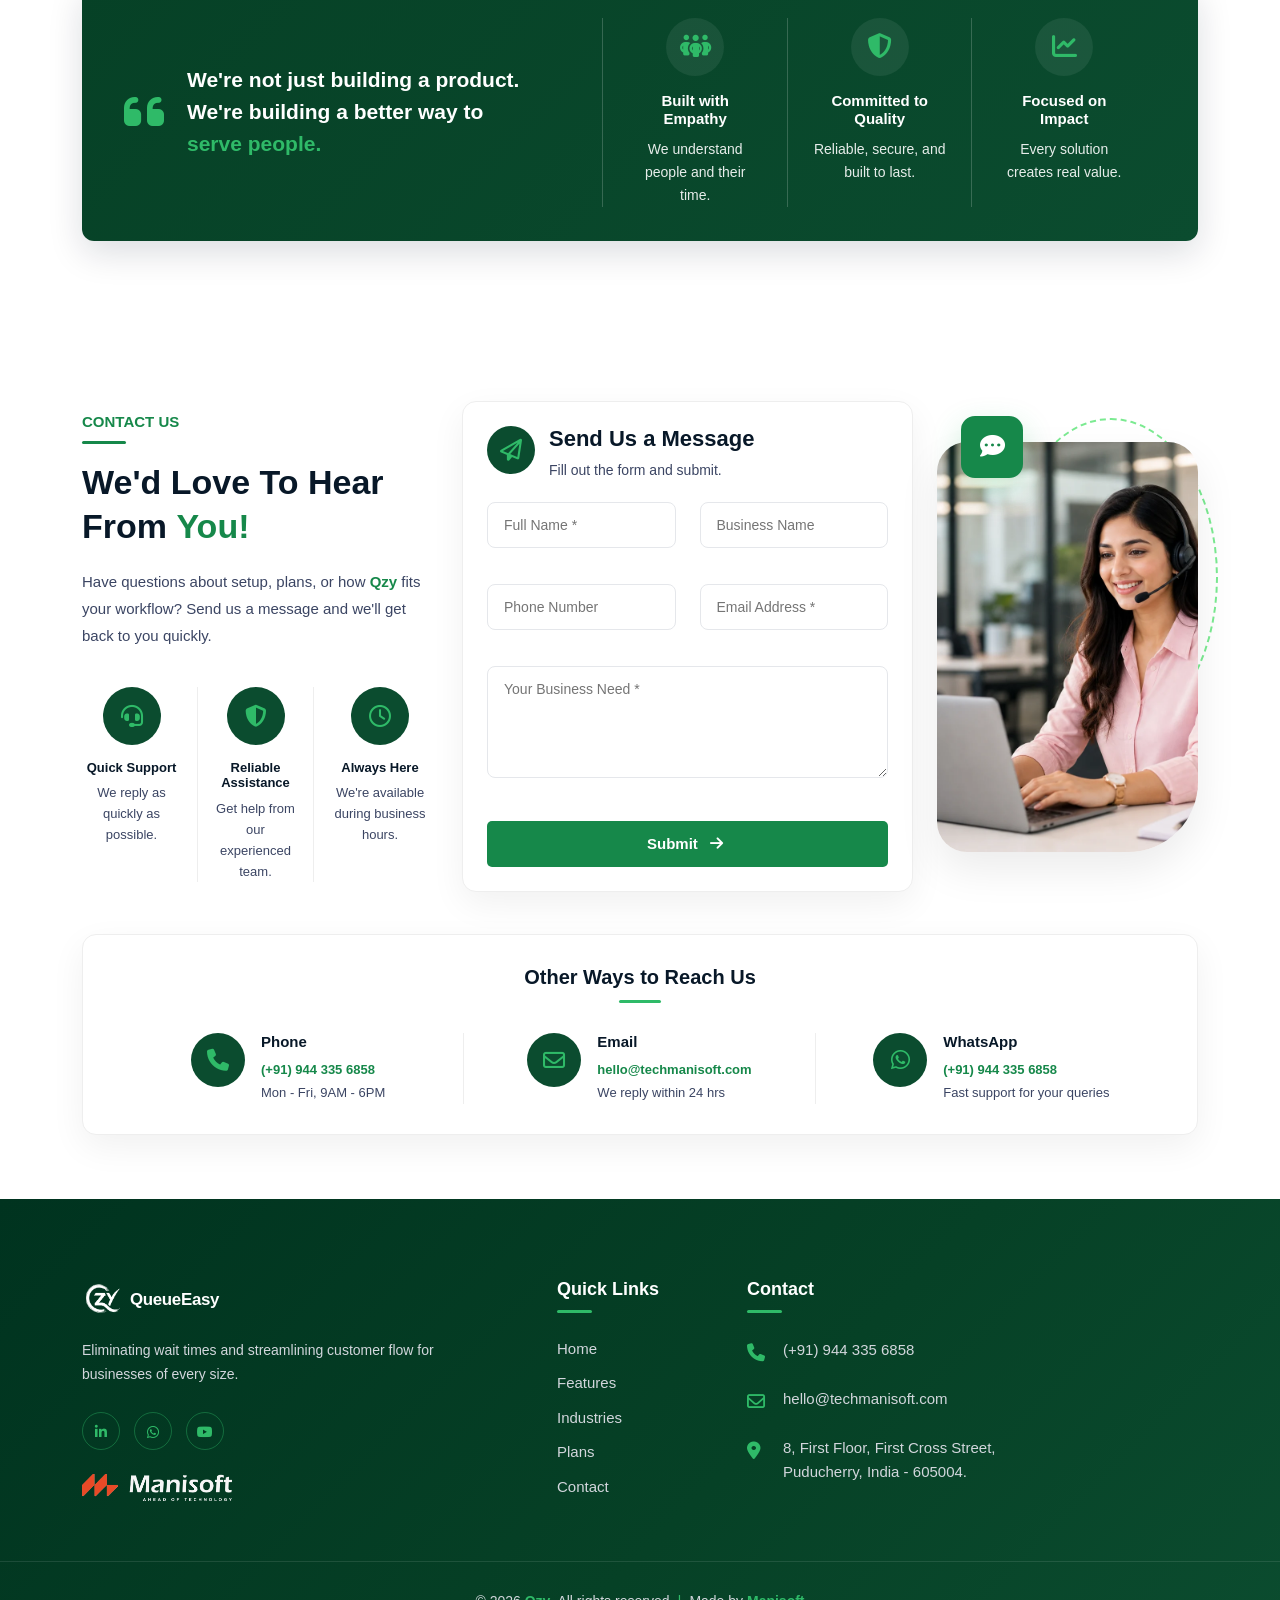
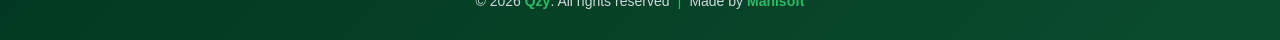
==== commit 75614248: "Updated the small vendors content" ====
--- a/index.html
+++ b/index.html
@@ -523,7 +523,7 @@
               <h3>Small Vendors</h3>
             </div>
             <p>
-              Help customers join the queue digitally, reduce crowding, and manage orders efficiently during busy hours.
+              A simple and affordable queue system for small shops. No extra devices required. Vendors can use their own mobile to create and manage queues based on their business hours.
             </p>
             <ul>
               <li>
--- a/assets/css/main.css
+++ b/assets/css/main.css
@@ -3778,7 +3778,7 @@
 }
 
 .contact-form-card {
-  padding: 32px;
+  padding: 24px;
   background-color: #fff;
   border: 1px solid #eee;
   border-radius: 14px;
@@ -3802,8 +3802,8 @@
   -webkit-box-align: start;
   -ms-flex-align: start;
   align-items: flex-start;
-  gap: 16px;
-  margin-bottom: 26px;
+  gap: 14px;
+  margin-bottom: 20px;
 }
 
 .contact-form-icon {
@@ -3816,14 +3816,14 @@
   -webkit-box-pack: center;
   -ms-flex-pack: center;
   justify-content: center;
-  width: 56px;
-  height: 56px;
+  width: 48px;
+  height: 48px;
   -ms-flex-negative: 0;
   flex-shrink: 0;
   border-radius: 50%;
   background-color: var(--color-brand-panel);
   color: var(--color-brand-primary);
-  font-size: 25px;
+  font-size: 22px;
 }
 
 .contact-form-head h3 {
@@ -3839,14 +3839,14 @@
 }
 
 .contact-form .form-group {
-  margin-bottom: 16px;
+  margin-bottom: 12px;
 }
 
 .contact-form input,
 .contact-form textarea {
   width: 100%;
-  height: 50px;
-  padding: 0 18px;
+  height: 46px;
+  padding: 0 16px;
   color: #081828;
   font-size: 14px;
   background-color: #fff;
@@ -3857,8 +3857,8 @@
 }
 
 .contact-form textarea {
-  height: 130px;
-  padding-top: 14px;
+  height: 112px;
+  padding-top: 12px;
   resize: vertical;
 }
 
@@ -3872,7 +3872,7 @@
 .contact-form .button .btn {
   width: 100%;
   border: 0;
-  padding: 13px 30px;
+  padding: 12px 30px;
   background-color: var(--color-brand-medium);
 }
 
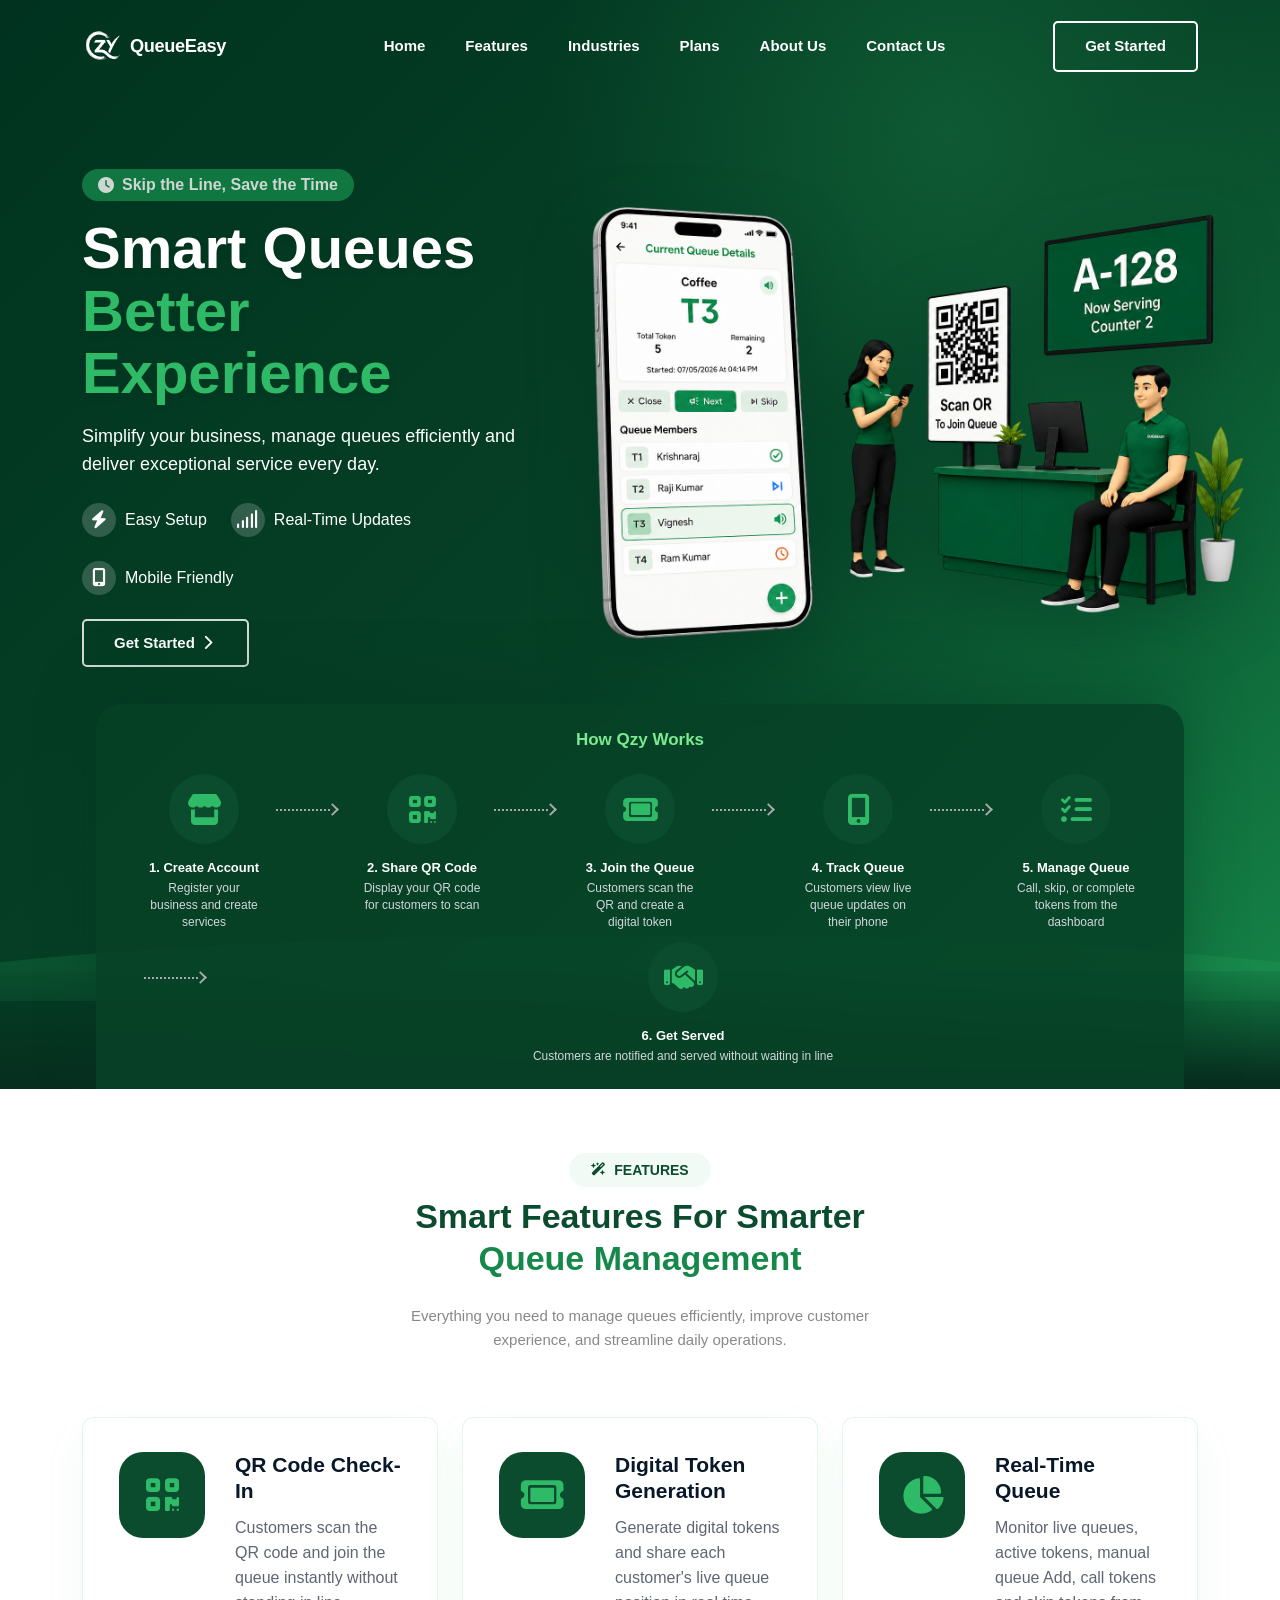
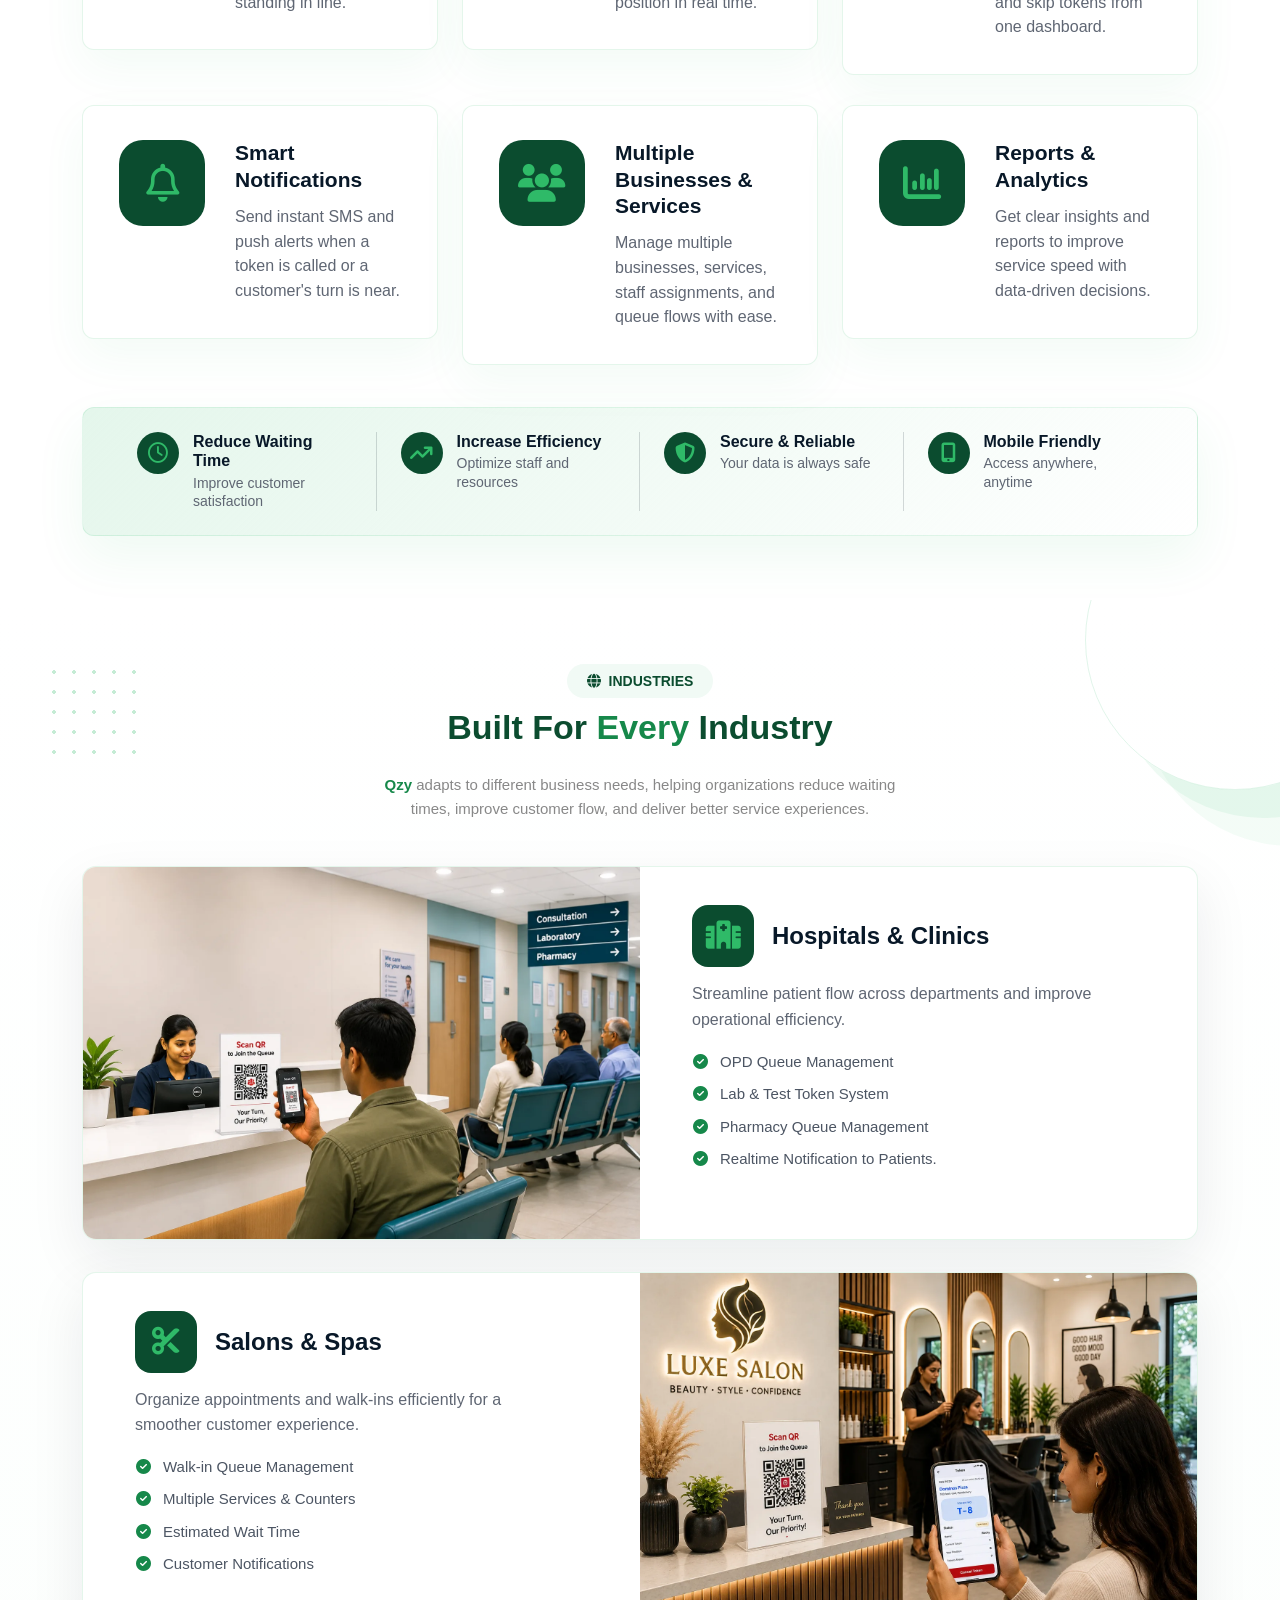
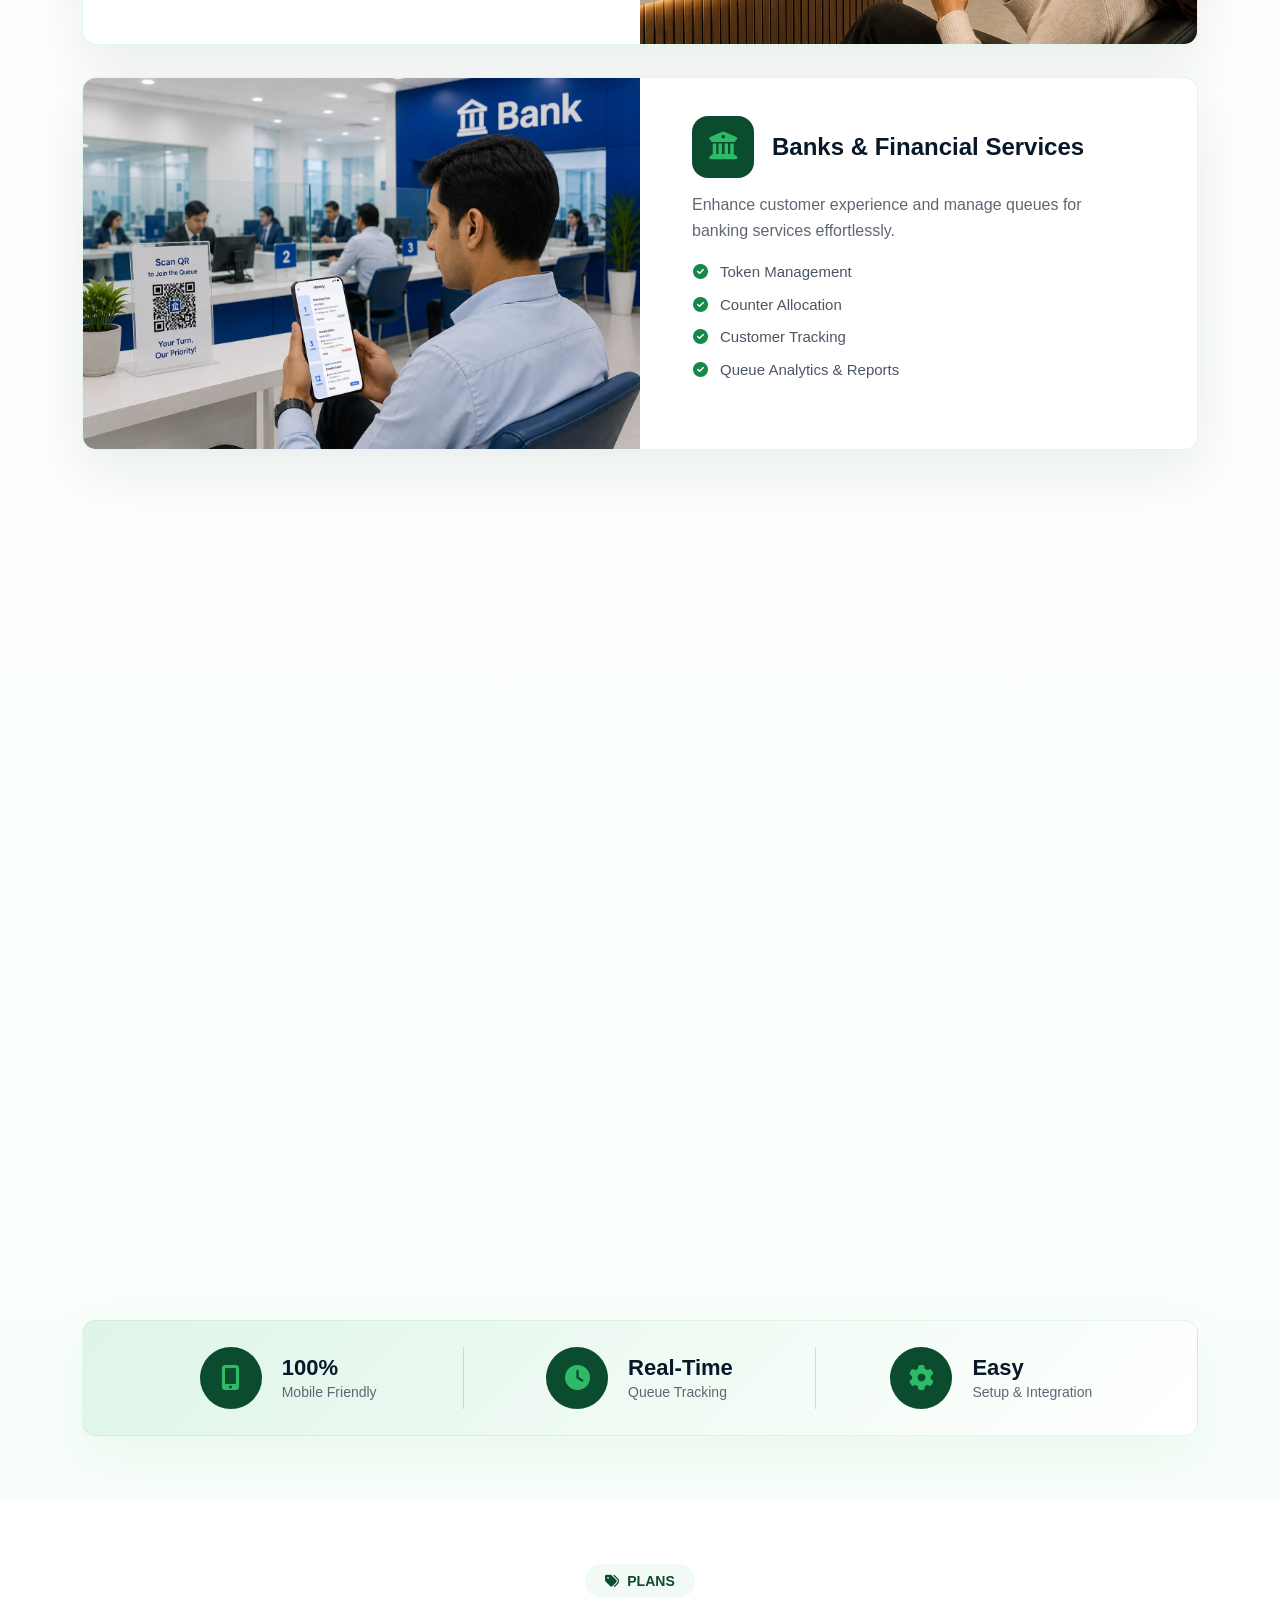
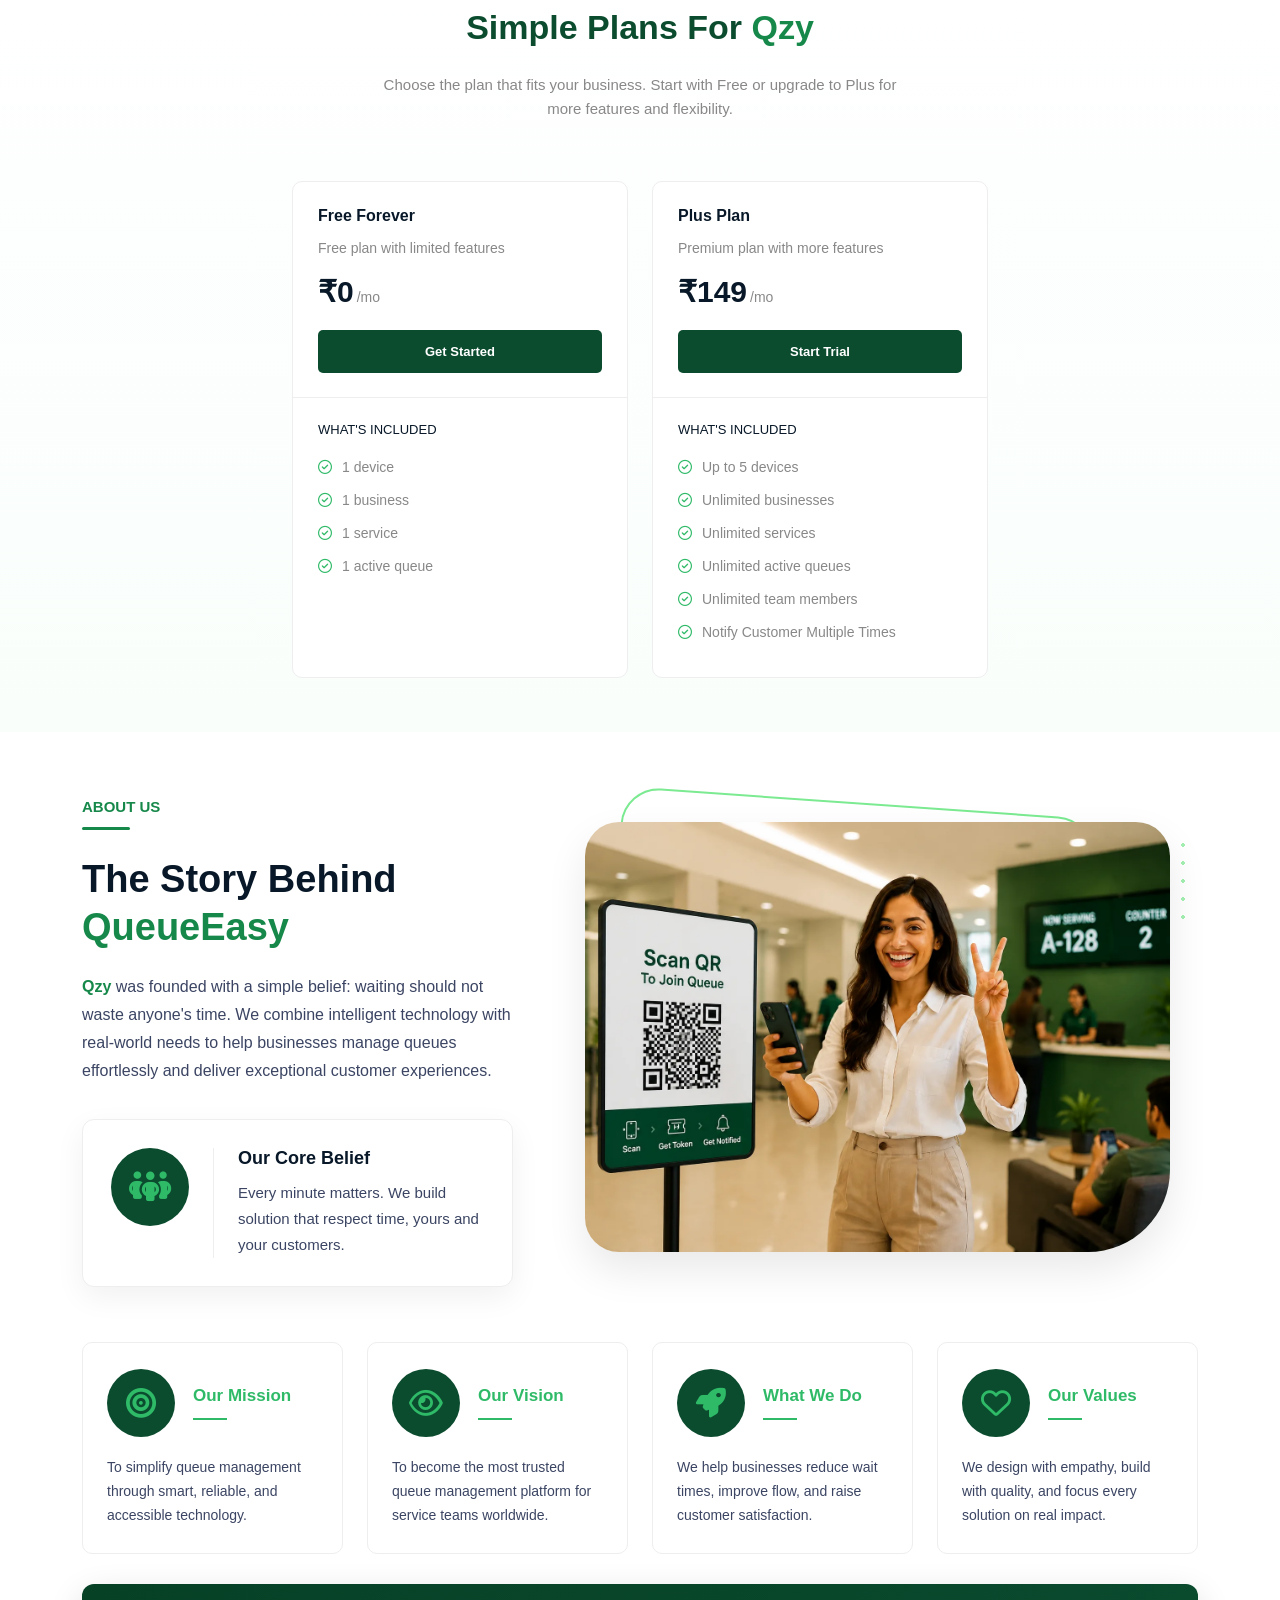
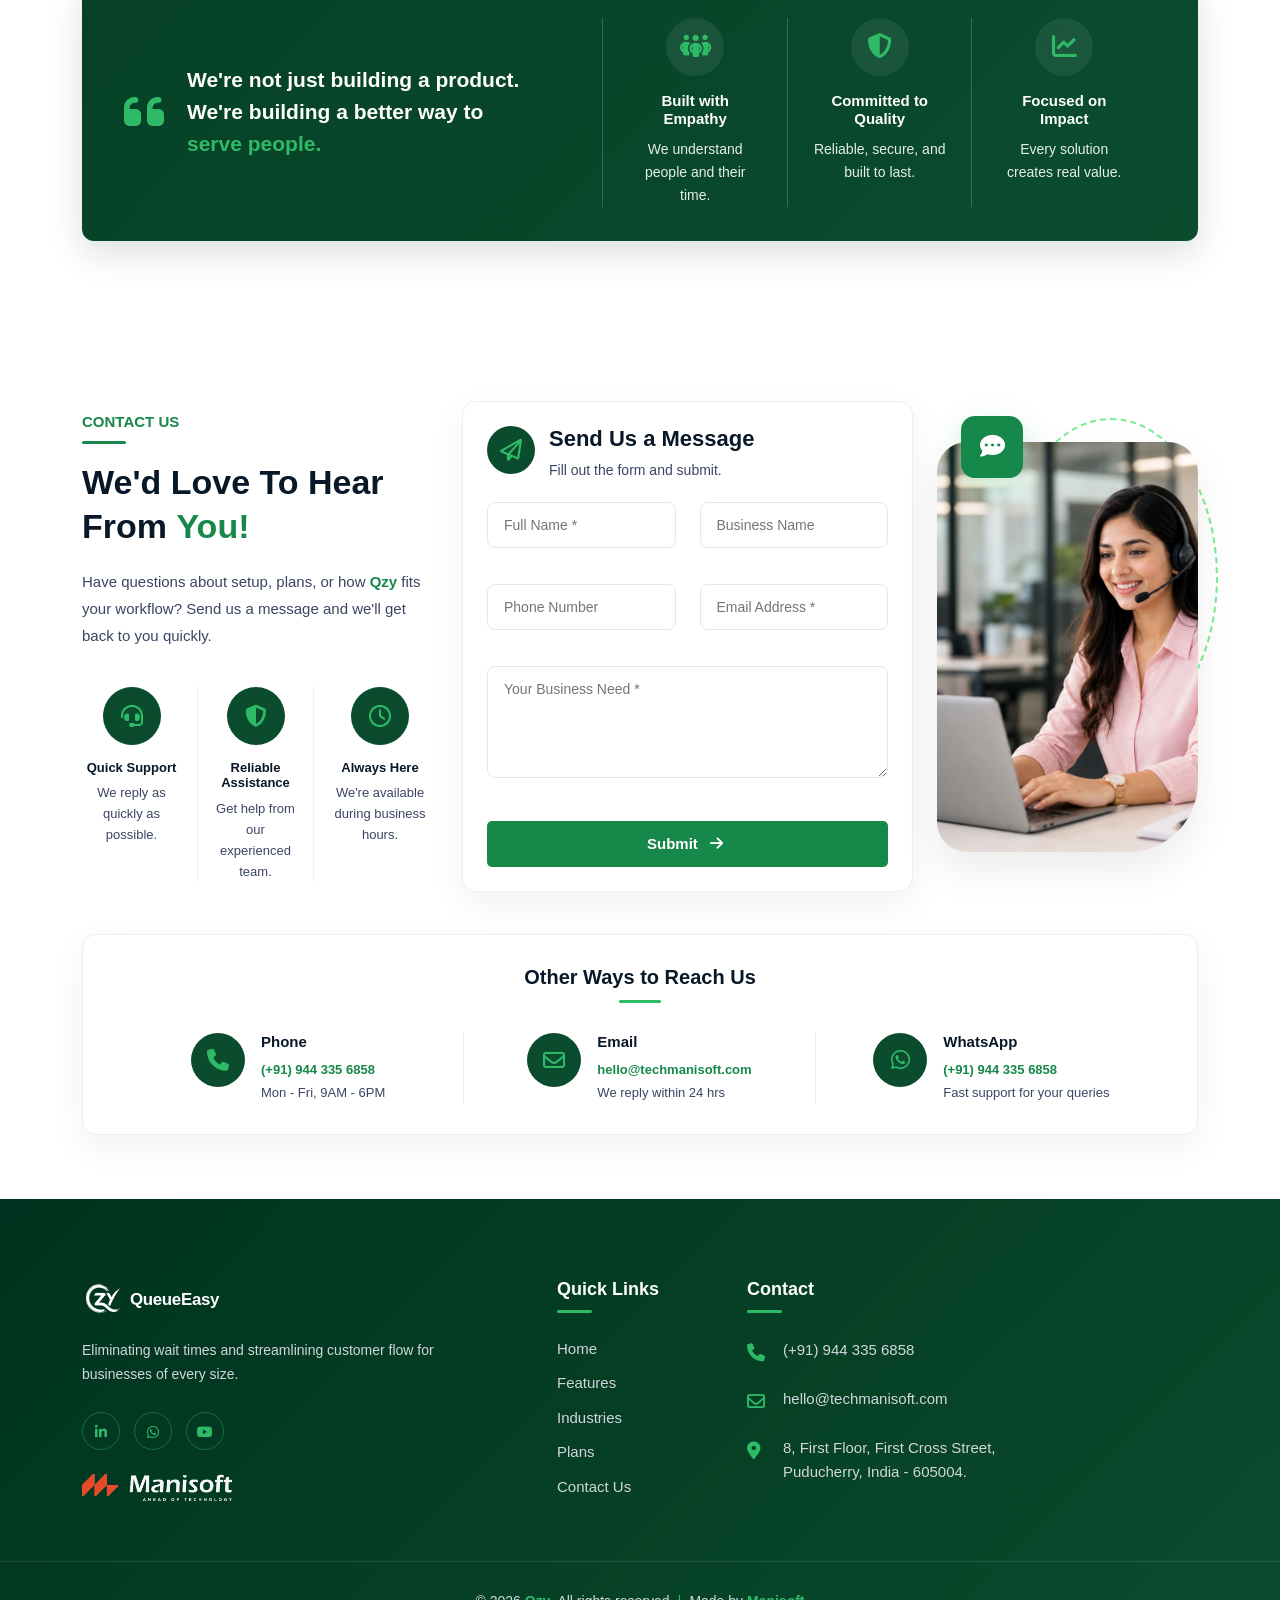
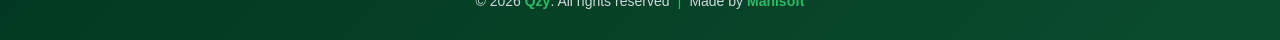
==== commit 2e146865: "Updated the feedbacks" ====
--- a/index.html
+++ b/index.html
@@ -221,7 +221,7 @@
                 <div class="mb-3 mx-auto d-flex align-items-center justify-content-center journey-icon-box">
                   <i class="fa-solid fa-handshake"></i>
                 </div>
-                <h6 class="mb-1 journey-title">6. Serve Customer</h6>
+                <h6 class="mb-1 journey-title">6. Get Served</h6>
                 <p class="mb-0 journey-desc">
                   Customers are notified and served without waiting in line
                 </p>
@@ -409,8 +409,7 @@
                 Management
               </li>
               <li>
-                <i class="fa-solid fa-circle-check"></i> Real-Time Patient
-                Notifications
+                <i class="fa-solid fa-circle-check"></i> Realtime Notification to Patients.
               </li>
             </ul>
           </div>
@@ -536,7 +535,7 @@
                 <i class="fa-solid fa-circle-check"></i> Customer Notifications
               </li>
               <li>
-                <i class="fa-solid fa-circle-check"></i> Faster Order Pickup
+                <i class="fa-solid fa-circle-check"></i> Better Customer Experience
               </li>
             </ul>
           </div>
@@ -660,7 +659,7 @@
                   <i class="fa-regular fa-circle-check"></i> Unlimited team members
                 </li>
                 <li>
-                  <i class="fa-regular fa-circle-check"></i> Call token enabled
+                  <i class="fa-regular fa-circle-check"></i> Notify Customer Multiple Times
                 </li>
               </ul>
               <!-- End Table List -->
@@ -976,7 +975,7 @@
                 <li><a href="#features">Features</a></li>
                 <li><a href="#Industries">Industries</a></li>
                 <li><a href="#plans">Plans</a></li>
-                <li><a href="#contact">Contact</a></li>
+                <li><a href="#contact">Contact Us</a></li>
               </ul>
             </div>
           </div>
--- a/assets/css/main.css
+++ b/assets/css/main.css
@@ -2750,11 +2750,17 @@
   color: #4c5563;
   font-size: 15px;
   font-weight: 500;
+  line-height: 1.5;
 }
 
 .industry-content li i {
   color: var(--color-brand-medium);
   font-size: 15px;
+  line-height: 1;
+  text-align: center;
+  flex: 0 0 16px;
+  width: 16px;
+  margin-top: 3px;
 }
 
 .industries-stats {
@@ -2819,18 +2825,54 @@
 }
 
 @media only screen and (min-width: 768px) and (max-width: 991px) {
+  .industry-block {
+    grid-template-columns: 1fr;
+  }
+
+  .industry-reverse .industry-image,
+  .industry-reverse .industry-content {
+    order: initial;
+  }
+
+  .industry-image,
+  .industry-image img {
+    min-height: 340px;
+  }
+
   .industry-content {
-    padding: 42px 36px;
+    padding: 30px 36px 32px;
   }
 
   .industry-title {
-    align-items: flex-start;
-    flex-direction: column;
-    gap: 18px;
+    align-items: center;
+    flex-direction: row;
+    gap: 14px;
+    margin-bottom: 12px;
+  }
+
+  .industry-title span {
+    flex-basis: 58px;
+    width: 58px;
+    height: 58px;
+    line-height: 58px;
+    font-size: 26px;
   }
 
   .industry-title h3 {
+    min-width: 0;
     font-size: 23px;
+  }
+
+  .industry-content > p {
+    margin-bottom: 16px;
+  }
+
+  .industry-content ul {
+    margin-bottom: 0;
+  }
+
+  .industry-content li {
+    margin-bottom: 8px;
   }
 
   .industries-stats {
@@ -2872,6 +2914,8 @@
   }
 
   .industry-title {
+    align-items: center;
+    flex-direction: row;
     gap: 16px;
   }
 
@@ -2885,6 +2929,7 @@
   }
 
   .industry-title h3 {
+    min-width: 0;
     font-size: 22px;
   }
 
